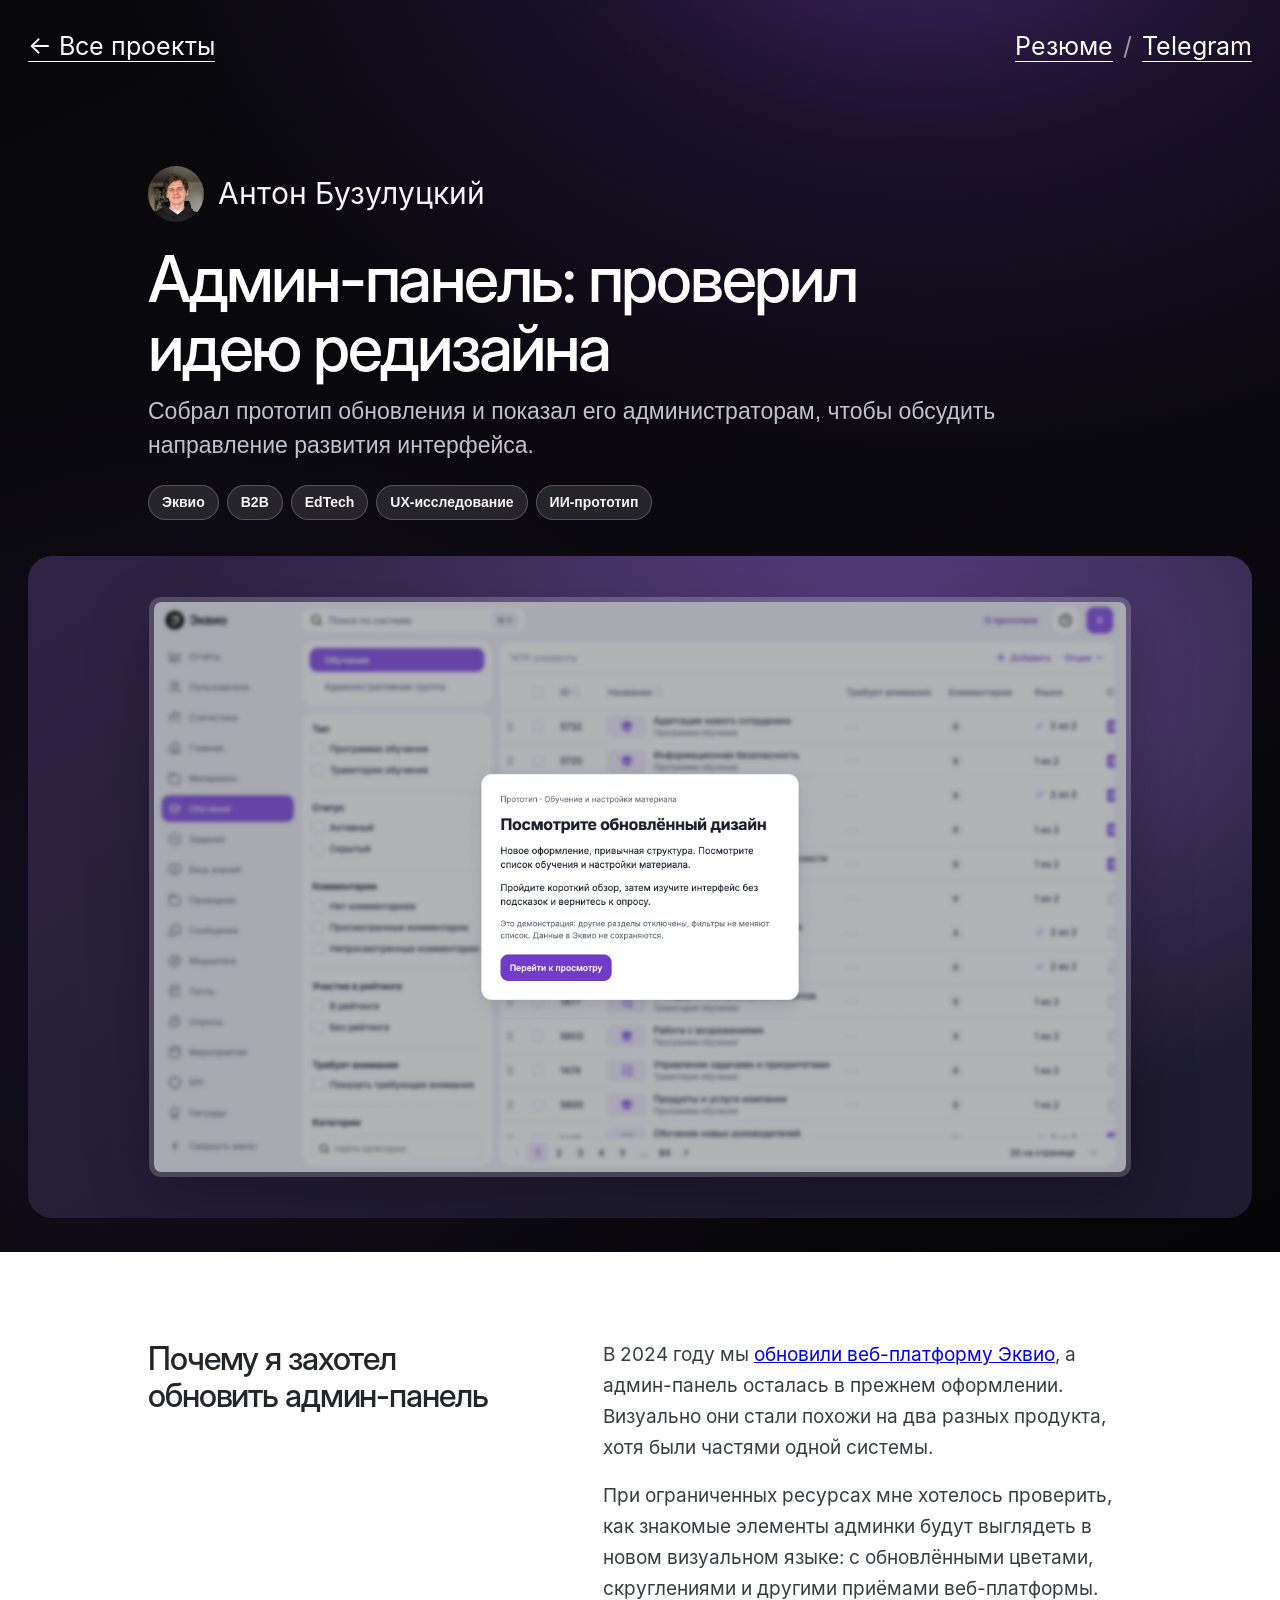
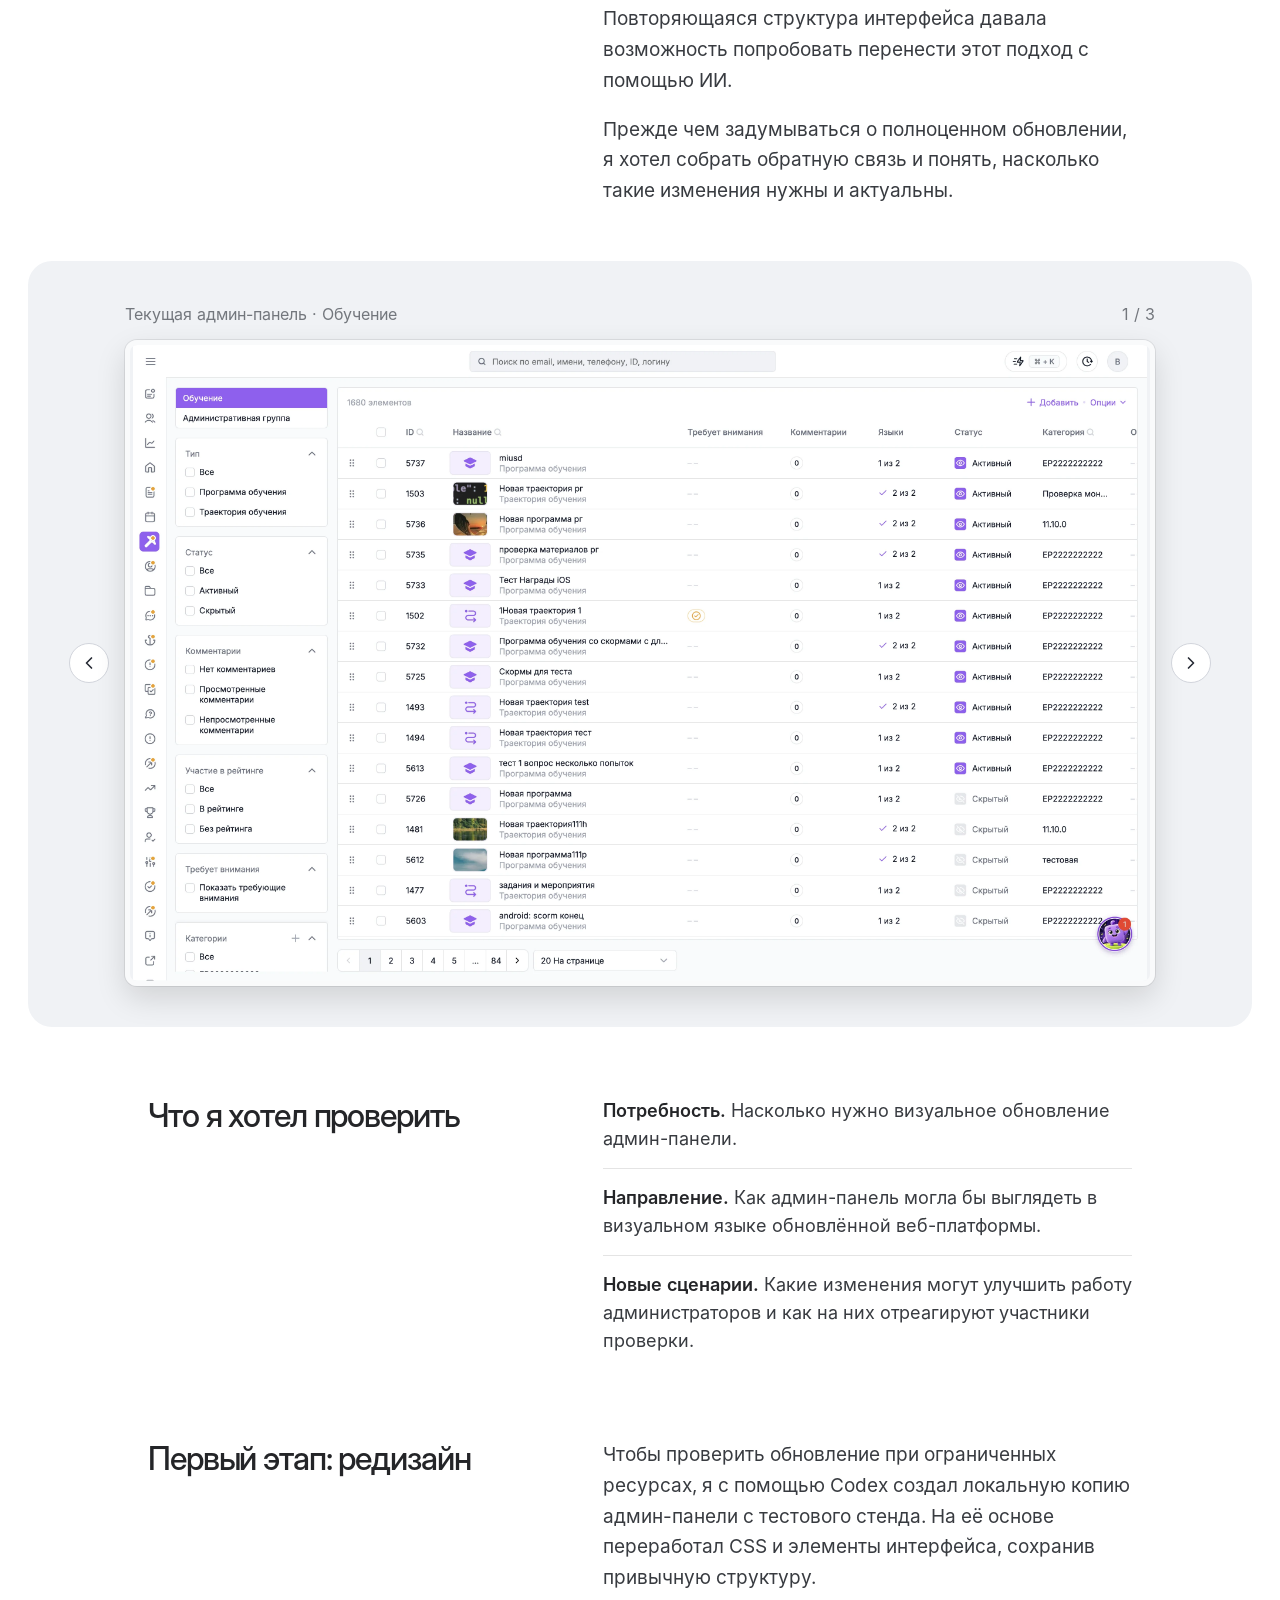
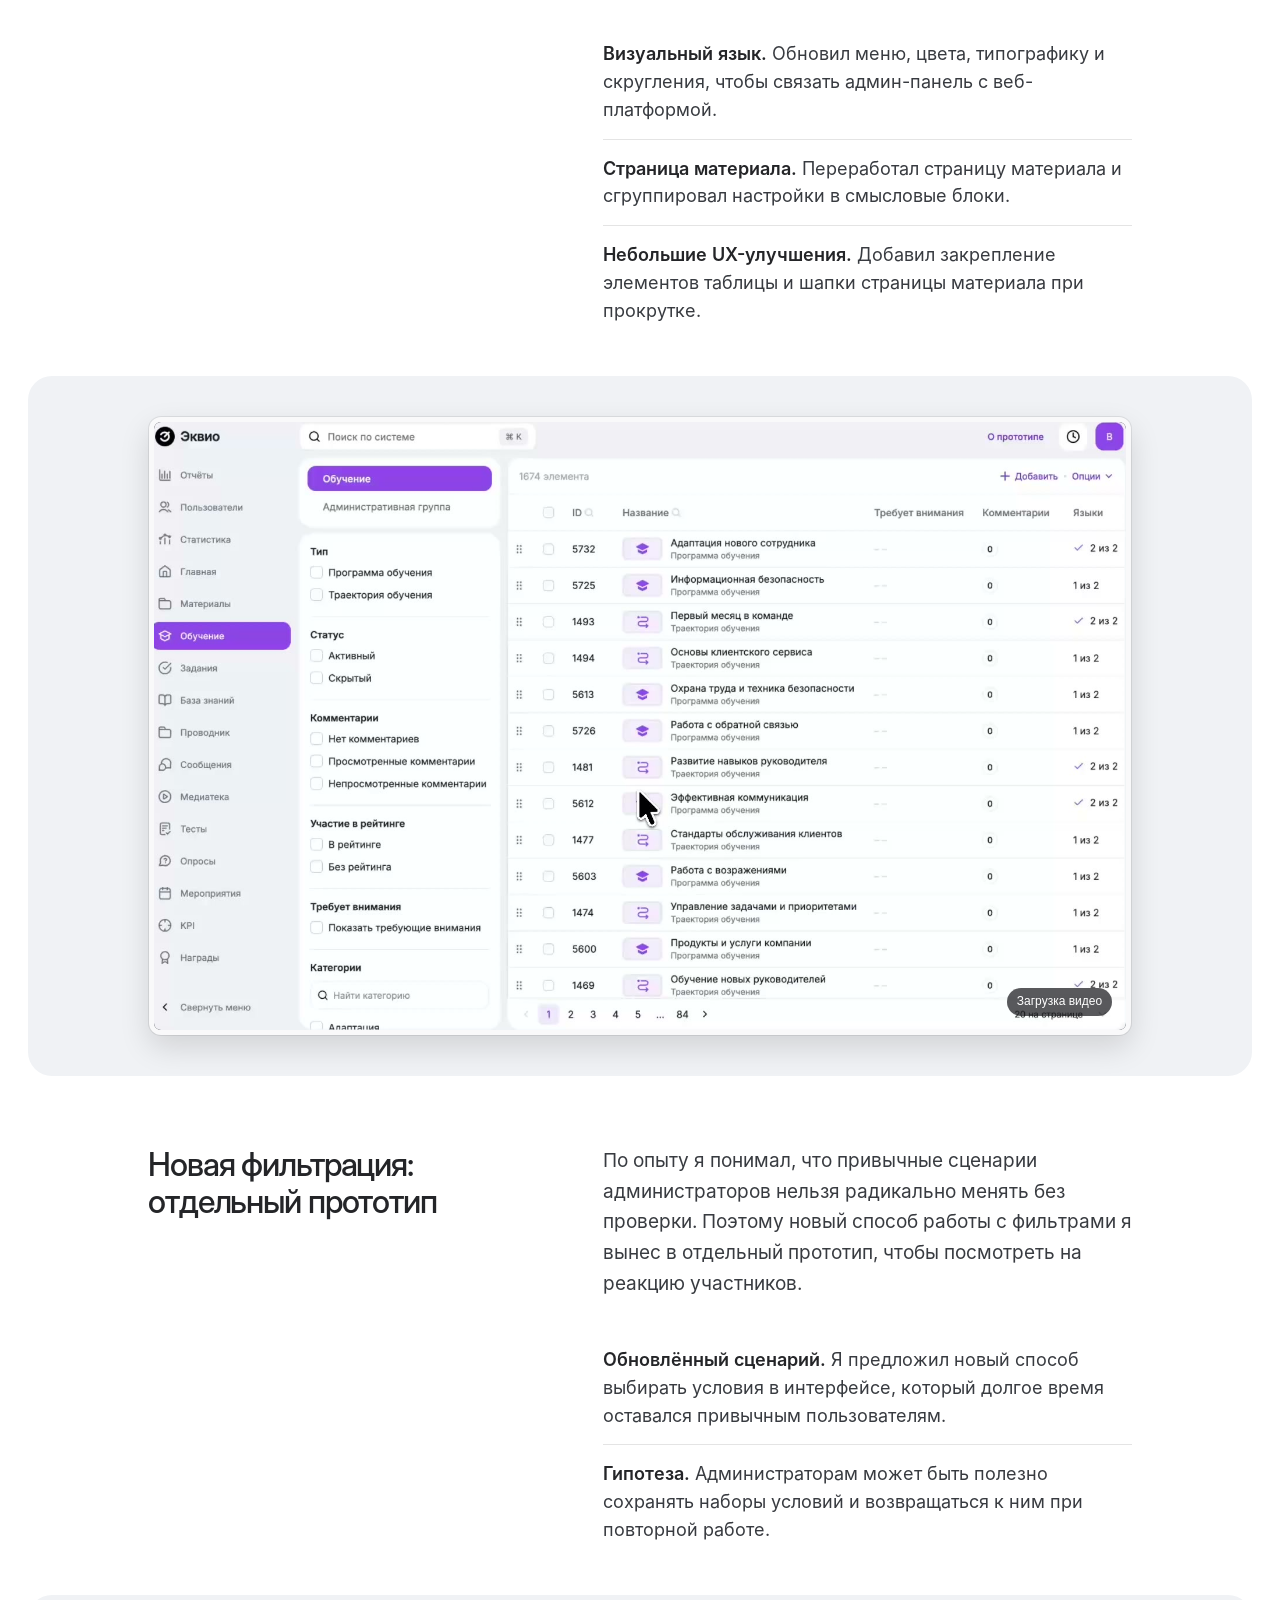
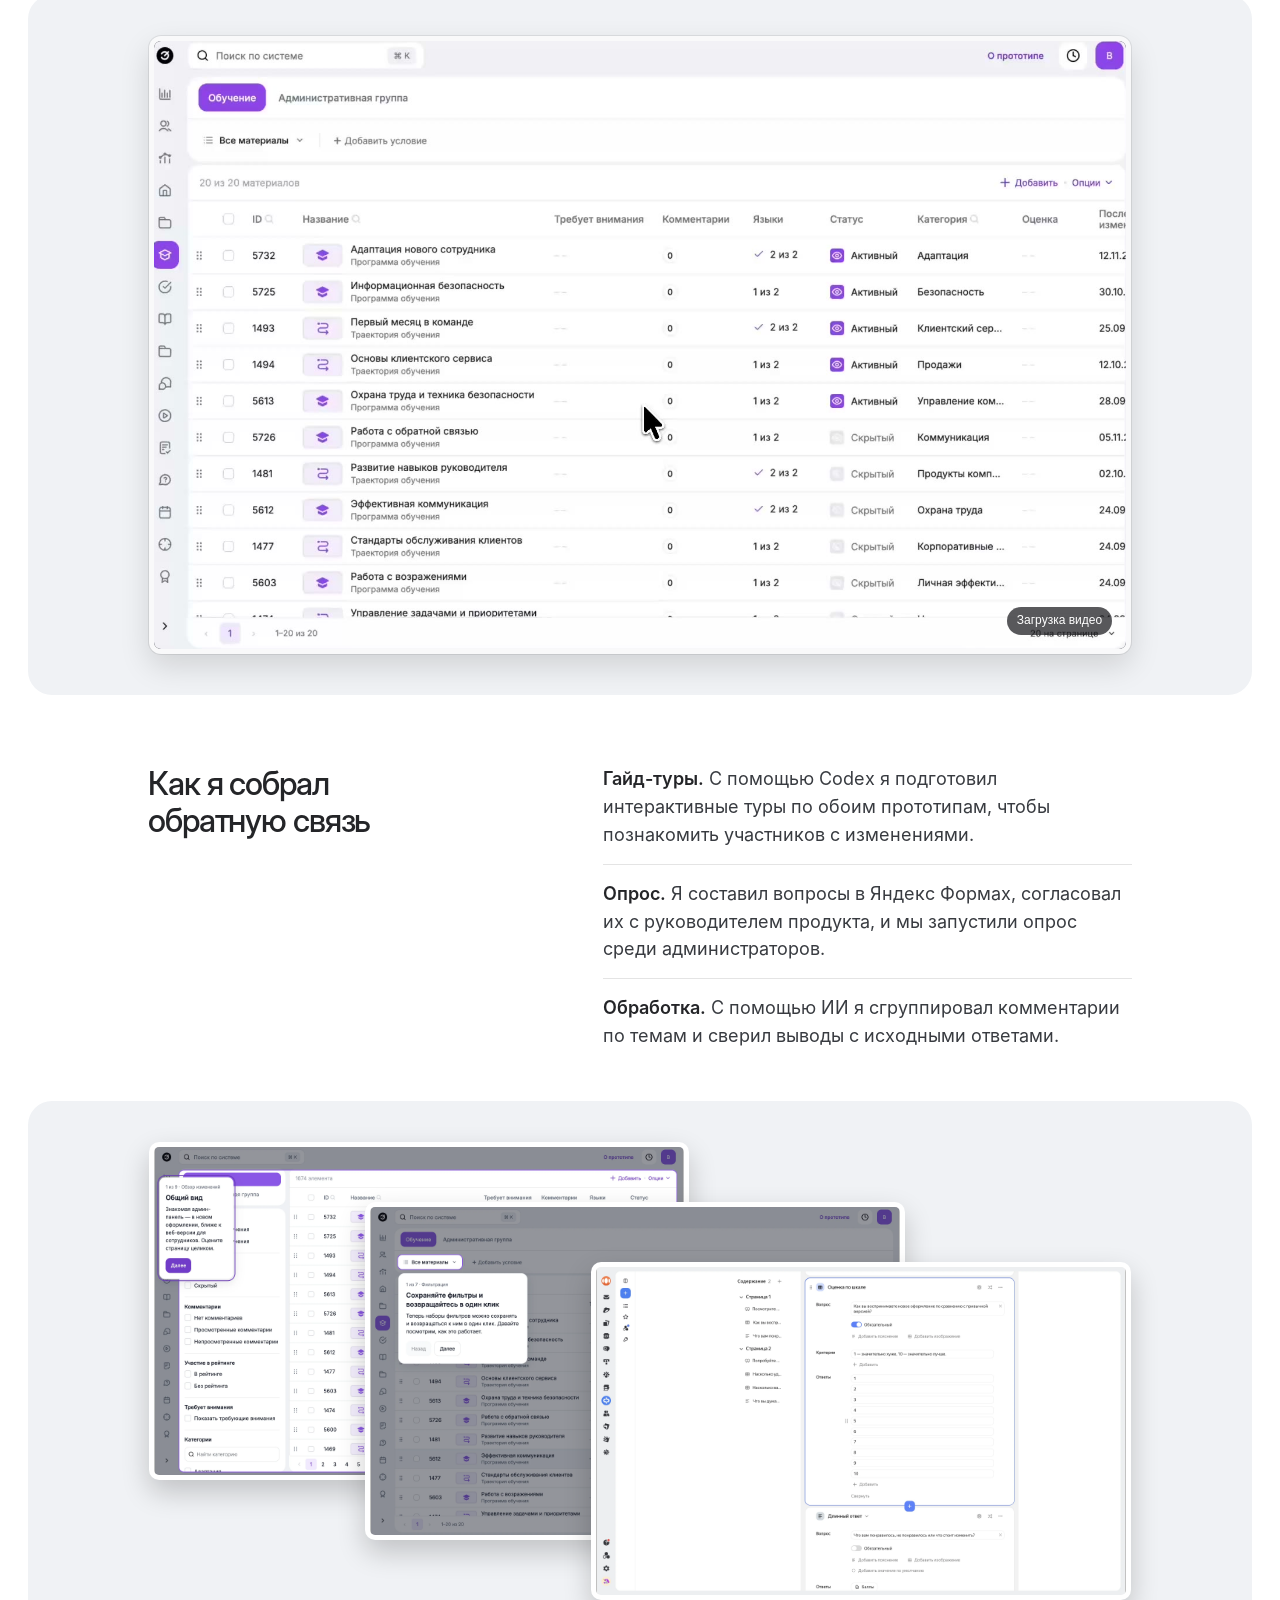
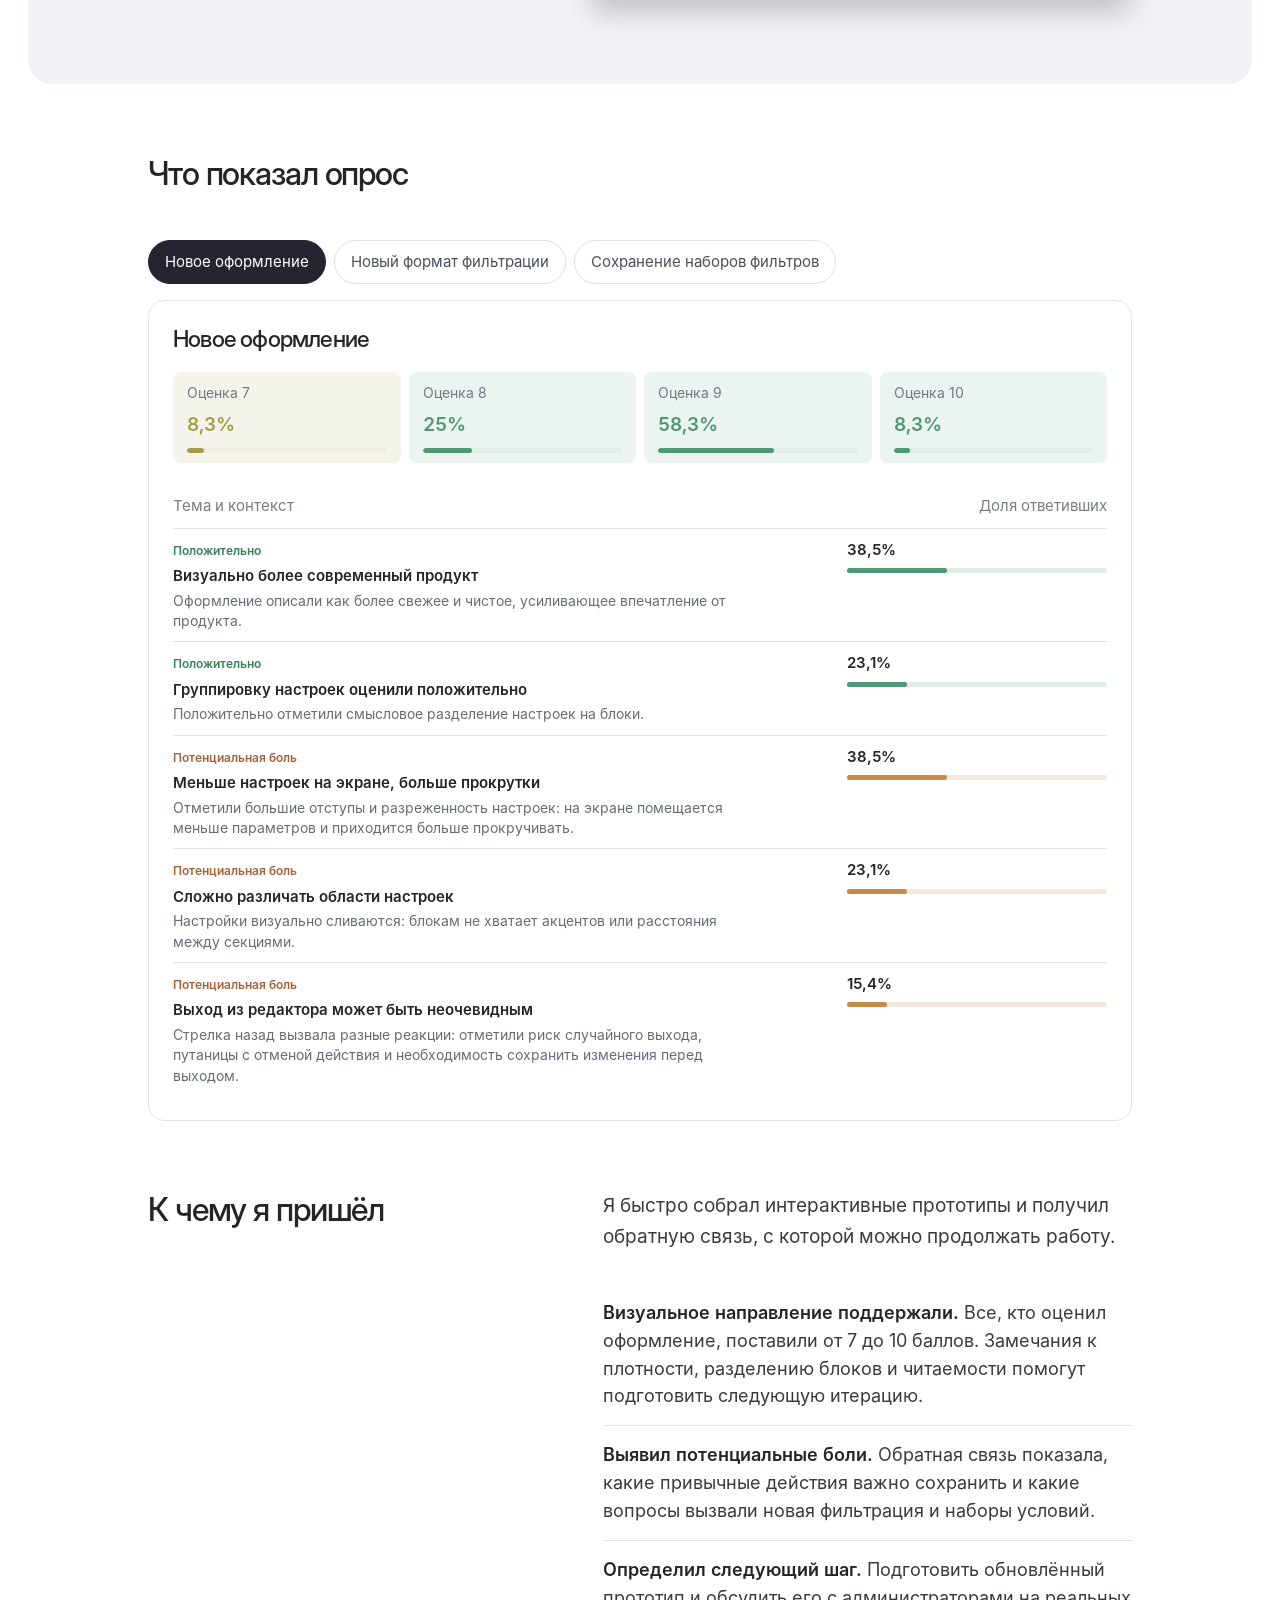
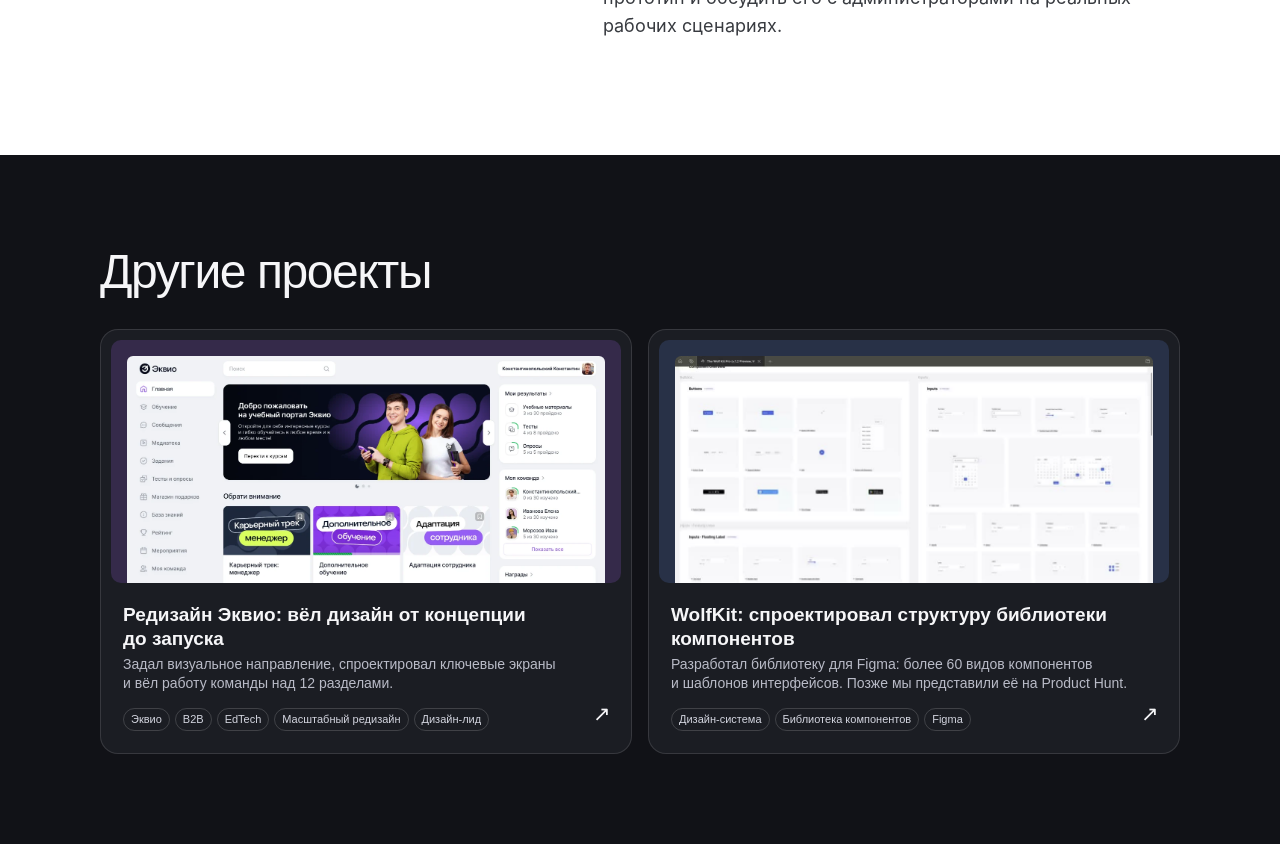
==== admin-case/index.html @ c0b2aa2c "Keep original images sharp when zoomed" ====
<!DOCTYPE html>

<html lang="ru"><head><link rel="icon" type="image/png" sizes="128x128" href="../assets/favicon.png"><meta charset="utf-8"/><meta content="width=device-width,initial-scale=1" name="viewport"/><title>Как я проверил идею новой админ-панели: Антон Бузулуцкий</title><style>
*{box-sizing:border-box}body{margin:0;background:#fff;color:#202124;font-family:Inter,-apple-system,BlinkMacSystemFont,"Segoe UI",sans-serif;line-height:1.5}main{max-width:1080px;margin:auto;padding:60px 42px 110px}header{padding:34px 0 70px;border-bottom:1px solid #e4e4e4}h1{font-size:clamp(36px,5.6vw,68px);line-height:1.04;letter-spacing:-.035em;font-weight:650;max-width:850px;margin:0 0 30px}header>p{font-size:clamp(19px,2.2vw,25px);max-width:730px;line-height:1.4;margin:0}.meta{display:flex;gap:45px;flex-wrap:wrap;margin-top:46px;color:#666;font-size:14px}.meta strong{display:block;color:#222;font-weight:600;margin-bottom:5px}section{padding-top:100px}h2{font-size:clamp(28px,4vw,42px);line-height:1.15;letter-spacing:-.025em;margin:0 0 23px;font-weight:650;max-width:760px}h3{font-size:21px;margin:0 0 10px;line-height:1.3}p{font-size:18px;line-height:1.6;max-width:760px;margin:0 0 18px}.note{font-size:14px;color:#676767;line-height:1.5;max-width:850px;margin:12px 0 0}.placeholder{margin:34px 0 0;background:#e8e8e8;min-height:340px;display:flex;align-items:center;justify-content:center;text-align:center;padding:36px;color:#525252}.placeholder span{font-size:17px;font-weight:600;max-width:480px}.placeholder.short{min-height:230px}.placeholder.tall{min-height:410px}.pair{display:grid;grid-template-columns:1fr 1fr;gap:12px}.pair .placeholder{min-height:250px}.line{margin-top:62px;border-top:1px solid #e4e4e4;padding-top:40px}.editor{margin-top:95px;padding:28px 30px;background:#f5f5f5;color:#3f3f3f}.editor h2{font-size:20px;letter-spacing:0}.editor p,.editor li{font-size:15px;line-height:1.6}.editor ul{padding-left:20px;max-width:850px}footer{border-top:1px solid #e5e5e5;margin-top:100px;padding-top:25px;font-size:14px;color:#666}@media(max-width:600px){main{padding:28px 20px 70px}header{padding:25px 0 48px}section{padding-top:68px}.placeholder,.placeholder.tall{min-height:230px}.pair{grid-template-columns:1fr}.pair .placeholder{margin-top:15px;min-height:190px}p{font-size:17px}.meta{gap:24px}}

.placeholder,.placeholder.short,.placeholder.tall,.pair .placeholder{aspect-ratio:16 / 9;min-height:0;height:auto}

.hero-screens{aspect-ratio:16/9;margin:38px 0 0;padding:5%;background:#eff0f2;display:flex;align-items:center;justify-content:center;gap:3%;overflow:hidden}.hero-screen-desktop{width:78%;min-width:0}.hero-screen-mobile{height:100%;min-width:0}.hero-screens img{display:block;max-width:100%;max-height:100%;width:auto;height:auto}.hero-screen-desktop img{width:100%;border-radius:5px}.hero-screen-mobile img{height:100%;border-radius:6px}.hero-screen-mobile{display:flex;justify-content:center}@media(max-width:600px){.hero-screens{padding:4%;gap:2%}.hero-screen-desktop{width:78%}.hero-screen-mobile{height:100%}}

.hero-screens{position:relative;isolation:isolate;background:linear-gradient(145deg,#e8e9f0 0%,#f0f0f4 50%,#dedfe9 100%);border-radius:18px;padding:5%;gap:3.5%}.hero-screens::before{content:"";position:absolute;inset:3.5%;z-index:-1;border:1px solid rgba(255,255,255,.78);border-radius:14px;background:rgba(255,255,255,.33);box-shadow:inset 0 1px 0 rgba(255,255,255,.68)}.hero-screen-desktop,.hero-screen-mobile{padding:5px;border:1px solid rgba(255,255,255,.86);border-radius:12px;background:rgba(255,255,255,.58);box-shadow:0 10px 28px rgba(36,39,57,.13);backdrop-filter:blur(12px);-webkit-backdrop-filter:blur(12px)}.hero-screen-mobile{height:95%;padding:4px;border-radius:12px}.hero-screen-desktop img{border-radius:7px}.hero-screen-mobile img{border-radius:8px}@media(max-width:600px){.hero-screens{border-radius:12px;padding:5%;gap:3%}.hero-screens::before{border-radius:9px}.hero-screen-desktop,.hero-screen-mobile{padding:2px;border-radius:6px}.hero-screen-desktop img,.hero-screen-mobile img{border-radius:3px}}

.hero-screens{background:transparent;border-radius:0;padding:2% 0;overflow:visible}.hero-screens::before{display:none}.hero-screen-desktop,.hero-screen-mobile{overflow:hidden;border-radius:14px}.hero-screen-desktop img,.hero-screen-mobile img{border-radius:0}@media(max-width:600px){.hero-screen-desktop,.hero-screen-mobile{border-radius:8px}.hero-screen-desktop img,.hero-screen-mobile img{border-radius:0}}

.hero-screens{background:#eff0f2;border-radius:18px;padding:5%;overflow:hidden}.hero-screen-desktop img{border-radius:8px}.hero-screen-mobile img{border-radius:8px}@media(max-width:600px){.hero-screens{border-radius:12px;padding:5%}.hero-screen-desktop img,.hero-screen-mobile img{border-radius:4px}}

.hero-screens{position:relative;display:block;padding:0}.hero-screen-desktop{position:absolute;width:76%;left:6%;top:8%;z-index:1}.hero-screen-mobile{position:absolute;width:22.3%;height:auto;right:5%;bottom:4%;z-index:2;display:block}.hero-screen-mobile img{width:100%;height:auto;max-height:none}@media(max-width:600px){.hero-screen-desktop{width:76%;left:6%;top:8%}.hero-screen-mobile{width:22.3%;height:auto;right:5%;bottom:4%}}

.hero-screen-desktop{width:72%;left:7%;top:50%;transform:translateY(-50%)}.hero-screen-mobile{width:21%;right:6%;bottom:7%}@media(max-width:600px){.hero-screen-desktop{width:72%;left:7%;top:50%;transform:translateY(-50%)}.hero-screen-mobile{width:21%;right:6%;bottom:7%}}

.old-screen-scene{position:relative;aspect-ratio:16/9;background:#eff0f2;border-radius:18px;margin:34px 0 0;overflow:hidden;isolation:isolate}.old-screen{position:absolute;overflow:hidden;background:#fff;border:4px solid rgba(255,255,255,.82);border-radius:10px;box-shadow:0 12px 30px rgba(29,34,47,.17)}.old-screen img{display:block;width:100%;height:auto}.old-home{width:43%;height:77%;left:7%;top:11%;z-index:2;transform:rotate(-2deg)}.old-home img,.old-course img{width:119%;max-width:none;transform:translate(-8%,-2%)}.old-course{width:39%;height:74%;left:33%;top:17%;z-index:1;transform:rotate(2deg)}.old-messages{width:37%;height:70%;right:6%;top:12%;z-index:3;transform:rotate(2deg)}@media(max-width:600px){.old-screen-scene{border-radius:12px}.old-screen{border-width:2px;border-radius:5px;box-shadow:0 5px 14px rgba(29,34,47,.15)}}

.redesign-reasons{list-style:none;padding:0;margin:28px 0 0;max-width:820px}.redesign-reasons li{font-size:18px;line-height:1.55;padding:15px 0;border-top:1px solid #e4e4e4}.redesign-reasons strong{font-weight:650}@media(max-width:600px){.redesign-reasons li{font-size:17px}}

.concept-scene{margin:34px 0 0;aspect-ratio:16/9;border-radius:18px;background:#e9eaec;display:grid;grid-template-columns:repeat(2,minmax(0,1fr));grid-template-rows:repeat(2,minmax(0,1fr));gap:2.5%;padding:5% 5.5%;overflow:hidden;align-items:center}.concept-frame{overflow:hidden;border-radius:7px;background:#fff;border:1px solid rgba(0,0,0,.07);box-shadow:0 8px 18px rgba(35,38,45,.12)}.concept-frame img{display:block;width:100%;aspect-ratio:16/9;object-fit:cover;object-position:top;filter:grayscale(100%)}.concept-frame:nth-child(1){transform:translateY(4%)}.concept-frame:nth-child(2){transform:translateY(-4%)}.concept-frame:nth-child(3){transform:translateY(4%)}.concept-frame:nth-child(4){transform:translateY(-4%)}@media(max-width:600px){.concept-scene{border-radius:12px}.concept-frame{border-radius:4px;box-shadow:0 4px 8px rgba(35,38,45,.12)}}

.case-stage{display:inline-block;margin-bottom:20px;padding:7px 12px;border:1px solid #dedfe2;border-radius:999px;color:#5a606b;font-size:13px;line-height:1.2;font-weight:500}.concept-scene{position:relative;display:block;padding:0;isolation:isolate}.concept-frame{position:absolute;width:51%;border-radius:7px;transform:none}.concept-frame img{width:100%;height:auto;aspect-ratio:auto;object-fit:contain}.concept-frame:nth-child(1){left:3%;top:12%;z-index:1;transform:rotate(-3deg)}.concept-frame:nth-child(2){left:18%;top:25%;z-index:2;transform:rotate(-1deg)}.concept-frame:nth-child(3){left:33%;top:11%;z-index:3;transform:rotate(1deg)}.concept-frame:nth-child(4){left:46%;top:24%;z-index:4;transform:rotate(3deg)}@media(max-width:600px){.concept-frame{border-radius:4px}.case-stage{margin-bottom:16px}}

.concept-frame:nth-child(1){width:65%;left:18%;top:19%;z-index:4;transform:rotate(0deg)}.concept-frame:nth-child(2){width:60%;left:-26%;top:24%;z-index:1;transform:rotate(-2deg)}.concept-frame:nth-child(3){width:60%;left:58%;top:21%;z-index:2;transform:rotate(2deg)}.concept-frame:nth-child(4){width:59%;left:42%;top:27%;z-index:3;transform:rotate(1deg)}

.case-stage{background:#202124;color:#fff;border-color:#202124}.concept-scene .concept-catalog{width:70%;left:-7%;top:20%;z-index:1;transform:rotate(-2deg)}.concept-scene .concept-home{width:70%;left:35%;top:23%;z-index:2;transform:rotate(1deg)}

.concept-scene .concept-catalog{width:78%;left:-10%;top:15%;transform:rotate(-4deg)}.concept-scene .concept-home{width:78%;left:33%;top:19%;transform:rotate(3deg)}

.hero-screens{background:radial-gradient(ellipse at 70% 80%,#333244 0%,transparent 50%),radial-gradient(ellipse at 18% 16%,#292b35 0%,transparent 55%),#0c0d10}

.old-screen-scene{display:flex;align-items:center;justify-content:center;background:#eeeff1}.old-single-screen{width:82%;height:78%;position:relative;overflow:hidden;border-radius:8px;background:#fff;box-shadow:0 10px 26px rgba(29,34,47,.12)}.old-single-screen img{display:block;position:absolute;top:0;left:0;width:119%;max-width:none;height:auto;transform:translate(-8%,-2%);filter:saturate(.55)}@media(max-width:600px){.old-single-screen{border-radius:5px;box-shadow:0 5px 14px rgba(29,34,47,.12)}}

.decision-shot{aspect-ratio:16/9;margin:34px 0 0;padding:4%;display:flex;align-items:center;justify-content:center;background:#eff0f2;border-radius:18px;overflow:hidden}.decision-shot img{display:block;width:auto;height:auto;max-width:100%;max-height:100%;border-radius:8px;box-shadow:0 10px 26px rgba(29,34,47,.12)}@media(max-width:600px){.decision-shot{border-radius:12px;padding:4%}.decision-shot img{border-radius:5px;box-shadow:0 5px 14px rgba(29,34,47,.12)}}

.profile-scene{position:relative;aspect-ratio:16/9;margin:34px 0 0;background:#eff0f2;border-radius:18px;overflow:hidden;isolation:isolate}.profile-screen{position:absolute;overflow:hidden;border-radius:9px;border:4px solid rgba(255,255,255,.75);background:#fff;box-shadow:0 10px 26px rgba(29,34,47,.14)}.profile-screen{width:67%;aspect-ratio:16/10}.profile-screen img{display:block;width:100%;height:100%;object-fit:cover;object-position:top}.profile-results{left:3%;top:8%;z-index:2}.profile-about{right:3%;top:17%;z-index:1}@media(max-width:600px){.profile-scene{border-radius:12px}.profile-screen{border-width:2px;border-radius:5px;box-shadow:0 5px 14px rgba(29,34,47,.12)}}

 .platform-canvas{margin:34px 0 0;padding:6% 0;background:#e9eaed;border-radius:18px;overflow:hidden;display:flex;flex-direction:column;gap:32px}.platform-row{display:flex;gap:32px;justify-content:center;width:100%}.platform-shot{flex:0 0 53%;aspect-ratio:16/9;border-radius:10px;background:#fff;box-shadow:0 0 0 4px rgba(255,255,255,.82),0 12px 28px rgba(31,36,48,.16);overflow:hidden}.platform-shot img{width:100%;height:auto;display:block}.platform-shot.platform-test{aspect-ratio:auto;align-self:flex-start}.platform-row:nth-child(1){transform:translateX(-12%)}.platform-row:nth-child(2){transform:translateX(0)}.platform-row:nth-child(3){transform:translateX(12%)}@media(max-width:600px){.platform-canvas{gap:16px;border-radius:12px}.platform-row{gap:16px}.platform-shot{border-radius:5px;box-shadow:0 0 0 2px rgba(255,255,255,.82),0 6px 14px rgba(31,36,48,.14)}}

.module-list{display:flex;flex-wrap:wrap;gap:9px;margin:26px 0 32px;max-width:850px}.module-list span{display:inline-flex;align-items:center;padding:8px 14px;border:1px solid #e3e4e7;border-radius:999px;background:#f6f6f7;color:#30343d;font-size:15px;line-height:1.35}@media(max-width:600px){.module-list{gap:7px}.module-list span{font-size:14px;padding:7px 12px}}

.system-scene{position:relative;aspect-ratio:16/9;margin:34px 0 0;background:#e9eaed;border-radius:18px;overflow:hidden;isolation:isolate}.system-window{position:absolute;aspect-ratio:1.66;overflow:hidden;border-radius:9px;background:#242424;box-shadow:0 0 0 3px #202124,0 12px 28px rgba(24,26,32,.2)}.system-window img{position:absolute;max-width:none;width:120%;height:auto;left:-8%;top:-16%}.system-buttons{width:70%;left:4%;top:13%;z-index:2}.system-colors{width:44%;right:3%;top:6%;z-index:1}.system-icons{width:44%;right:3%;bottom:6%;z-index:3}.system-grid{width:38%;left:27%;bottom:4%;z-index:4}@media(max-width:600px){.system-scene{border-radius:12px}.system-window{border-radius:5px;box-shadow:0 0 0 2px #202124,0 6px 14px rgba(24,26,32,.2)}}

.adaptive-examples{display:grid;gap:16px;margin:30px 0 0}.adaptive-example{margin:0;overflow:hidden;border-radius:16px;background:#e4e5e9}.adaptive-example img{display:block;width:100%;height:auto}.adaptive-team{position:relative;aspect-ratio:3.05;background:#e4e5e9}.adaptive-team img{position:absolute;bottom:0;left:0;width:100%;height:auto}.adaptive-caption{font-size:14px;color:#676767;margin:9px 0 0}.adaptive-block{margin-top:48px}.adaptive-block h3{margin-bottom:10px}

h1,h2,h3{text-wrap:balance}

.grid-example{position:relative;aspect-ratio:16/9;background:#e9eaed}.grid-example img{position:absolute;width:120%;max-width:none;left:-8%;top:-16%}main img{cursor:zoom-in}.image-viewer{border:0;padding:0;background:rgba(12,13,16,.94);color:white;max-width:none;max-height:none;width:100%;height:100%;overflow:auto}.image-viewer::backdrop{background:rgba(12,13,16,.94)}.viewer-close{position:fixed;z-index:2;right:20px;top:18px;width:46px;height:46px;border:0;border-radius:50%;background:#fff;color:#181818;font-size:28px;cursor:pointer}.viewer-content{min-height:100%;display:flex;align-items:center;justify-content:center;padding:70px 24px}.viewer-content img{display:block;max-width:100%;max-height:calc(100vh - 120px);object-fit:contain;cursor:zoom-in}.viewer-content.zoomed{display:block}.viewer-content.zoomed img{max-width:none;max-height:none;width:auto;cursor:zoom-out}.viewer-content .viewer-crop{position:relative;overflow:hidden;width:min(100%,1400px);aspect-ratio:3.05}.viewer-content .viewer-crop img{position:absolute;width:100%;max-width:none;max-height:none;height:auto;bottom:0;left:0}.viewer-content.zoomed .viewer-crop{width:2400px;max-width:none}

.viewer-content .viewer-scene{flex:none;width:min(100%,1600px);margin:0;cursor:zoom-in}.viewer-content.zoomed .viewer-scene{width:2400px;max-width:none;cursor:zoom-out}.viewer-content .viewer-scene img{max-width:none;max-height:none;object-fit:initial}

.case-back{display:inline-block;margin:0 0 32px;color:#60666f;text-decoration:none;font-size:15px}.case-back:hover{text-decoration:underline}.case-back:focus-visible{outline:2px solid #6d49d8;outline-offset:4px}

@font-face{font-family:CaseInter;src:url('../assets/fonts/Inter-Regular.woff2') format('woff2');font-display:swap}body{font-family:CaseInter,-apple-system,BlinkMacSystemFont,"Segoe UI",sans-serif;background:radial-gradient(ellipse at 15% 8%,rgba(255,255,255,.35),transparent 55%),linear-gradient(145deg,#f7f8f9,#f0f2f4);background-attachment:fixed;color:#25292e}header{padding:24px;background:rgba(225,231,237,.92);border:1px solid rgba(255,255,255,.6);border-radius:26px;backdrop-filter:blur(18px) saturate(125%)}.case-top{display:flex;align-items:center;justify-content:space-between;gap:16px;margin-bottom:34px}.case-back{margin:0;color:#586676}.case-author{display:inline-flex;align-items:center;gap:9px;color:#586676;font-size:14px;text-decoration:none}.case-author img{width:36px;height:36px;object-fit:cover;border-radius:12px}.case-author:hover span{text-decoration:underline;text-underline-offset:3px}header h1{font-size:clamp(34px,4.8vw,54px);line-height:1.08;font-weight:650;letter-spacing:-.035em}header>p{font-size:clamp(18px,2vw,21px);line-height:1.5}.meta{margin-top:32px;color:#586676}.meta strong{color:#25292e}h2{font-size:clamp(27px,3.5vw,36px);line-height:1.17}h3{font-size:20px}p{line-height:1.6}.case-author img{cursor:pointer}@media(max-width:600px){header{padding:16px;border-radius:22px}.case-top{margin-bottom:25px}.case-author span{font-size:13px}header h1{font-size:32px}.meta{gap:18px}.case-author img{width:32px;height:32px}}

@font-face{font-family:CaseInter;src:url('../assets/fonts/Inter-Medium.woff2') format('woff2');font-style:normal;font-weight:500;font-display:swap}@font-face{font-family:CaseInter;src:url('../assets/fonts/Inter-SemiBold.woff2') format('woff2');font-style:normal;font-weight:600 900;font-display:swap}h1,h2,h3{font-weight:600;color:#1a1d22}strong,b{font-weight:600;color:#1a1d22}h3{font-size:21px;line-height:1.3}p,li{color:#39414b}

.case-top{margin-bottom:26px}.case-byline{margin-bottom:20px;color:#25292e;font-size:15px}.case-byline img{width:40px;height:40px;border-radius:13px}
</style><style>
/* Editorial case-study direction */
main{max-width:1120px;padding-top:36px}header{border:0;padding-bottom:50px}header>p{max-width:800px;color:#555}.meta{border-top:1px solid #e5e5e5;padding-top:22px;margin-top:38px}section{padding-top:88px}section>h2{font-size:clamp(30px,3.8vw,46px);font-weight:680;margin-bottom:24px}section>p,section>ul,.line>p{max-width:760px}section p{font-size:19px;line-height:1.62;color:#34363a}section strong{color:#1c1d20}.line h3{font-size:25px;font-weight:680;letter-spacing:-.02em}.line{margin-top:54px;padding-top:32px}figure{margin-left:0;margin-right:0}.case-context{padding-top:55px;border-top:1px solid #e4e4e4}.redesign-reasons li{margin-bottom:15px}.note,.adaptive-caption{font-size:14px;color:#686b70}footer{margin-top:90px}@media(max-width:600px){section{padding-top:64px}.case-context{padding-top:42px}section p{font-size:17px}.line h3{font-size:21px}}
</style><style>
/* Wide, restrained case presentation */
html{overflow-x:clip}body{background:#1b1b1b;color:#f6f6f6;font-family:Inter,-apple-system,BlinkMacSystemFont,"Segoe UI",sans-serif}main{max-width:1040px;padding:28px 28px 100px}header{padding:0 0 34px;border:0}.case-top{width:calc(100vw - 56px);position:relative;left:50%;transform:translateX(-50%);display:flex;align-items:center;gap:24px;margin:0 0 125px}.case-top .case-author{margin:0 auto 0 0;font-size:16px;color:#f5f5f5}.case-top .case-author img{width:40px;height:40px}.case-back,.case-contacts a{color:#eee;text-decoration:none;border-bottom:1px solid #777;padding-bottom:3px}.case-contacts{display:flex;gap:28px}.case-back:hover,.case-contacts a:hover{border-color:#fff}.case-contacts a:focus-visible,.case-back:focus-visible,.case-author:focus-visible{outline:2px solid white;outline-offset:5px}header h1{max-width:1000px;color:#f8f8f8;font-size:clamp(38px,5vw,68px);font-weight:500;line-height:1.08;letter-spacing:-.035em}header>p{max-width:800px;color:#a6a6a6;font-size:clamp(18px,2vw,23px)}.meta{border-color:#424242;color:#aaa}.meta strong{color:#eee}.hero-screens,.old-screen-scene,.concept-scene,.decision-shot,.profile-scene,.platform-canvas,.system-scene,.adaptive-examples{width:calc(100vw - 56px);max-width:none;margin-left:calc(50% - 50vw + 28px);margin-right:0}.hero-screens{margin-top:64px;border-radius:24px;background:#eff0f2}.hero-screen-desktop,.hero-screen-mobile{box-shadow:0 8px 28px #0002}.case-context{border-color:#414141}.line,.redesign-reasons li,footer{border-color:#414141}section>h2,h1,h2,h3,section strong,strong,b{color:#f6f6f6}section>h2{font-weight:550}section p,p,li,.line>p{color:#ddd}section p,section>ul,.line>p{max-width:780px}.note,.adaptive-caption{color:#a7a7a7}.line h3{font-weight:600}.case-stage{background:#eee;color:#191919;border:0}footer{color:#aaa}.image-viewer .viewer-content .viewer-scene{width:min(100%,1500px);max-width:100%;margin:0}.viewer-content .viewer-scene img{cursor:zoom-in}
@media(max-width:600px){main{padding:22px 20px 70px}.case-top{width:calc(100vw - 40px);gap:14px;flex-wrap:wrap;margin-bottom:70px}.case-top .case-author{font-size:14px}.case-top .case-author img{width:34px;height:34px}.case-back,.case-contacts a{font-size:14px}.case-contacts{gap:16px}header h1{font-size:36px}.hero-screens,.old-screen-scene,.concept-scene,.decision-shot,.profile-scene,.platform-canvas,.system-scene,.adaptive-examples{width:calc(100vw - 40px);margin-left:calc(50% - 50vw + 20px)}.hero-screens{margin-top:42px;border-radius:14px}section{padding-top:65px}section p{font-size:17px}}
</style><style>
html,body{background:#eff0f2;color:#111}main{max-width:1040px}header h1,section>h2,h1,h2,h3,section strong,strong,b{color:#111;font-weight:400}header h1{font-weight:400}header>p{color:#909195}.case-top{margin-bottom:100px;justify-content:space-between}.case-back,.case-contacts a{color:#111;text-decoration:underline;text-decoration-thickness:1px;text-underline-offset:6px;border:0;padding:0;font-size:clamp(18px,2vw,25px);font-weight:400}.case-contacts{gap:10px;align-items:center}.case-contacts span{font-size:clamp(18px,2vw,25px);color:#bdbfc2}.meta{display:none}.hero-screens{background:#fff}.case-context,.line,.redesign-reasons li,footer{border-color:#d6d7da}section p,p,li,.line>p{color:#303033}.note,.adaptive-caption,footer{color:#76777c}.case-stage{background:#202124;color:#fff}.case-back:focus-visible,.case-contacts a:focus-visible{outline-color:#222}@media(max-width:600px){.case-top{margin-bottom:68px;flex-direction:row;flex-wrap:nowrap;align-items:center}.case-back,.case-contacts a,.case-contacts span{font-size:16px}.case-contacts{gap:7px}header h1{font-size:36px}}
</style><style>
/* Текстовые разделы: заголовок слева, содержание справа. */
@media(min-width:801px){
 main>section{display:grid;grid-template-columns:minmax(180px, .7fr) minmax(0, 1.3fr);column-gap:clamp(48px,7vw,110px);align-items:start;row-gap:0}
 main>section>h2{grid-column:1;grid-row:1;margin:0;max-width:none}
 main>section>p,main>section>ul,main>section>.note{grid-column:2;max-width:none}
 main>section>h2+p,main>section>h2+ul{grid-row:1}
 main>section>figure,main>section .line>figure,main>section>.adaptive-examples,main>section .adaptive-block>.adaptive-examples{grid-column:1 / -1}
 main>section .line,main>section .adaptive-block{display:contents}
 main>section .line>h3,main>section .line>p,main>section .adaptive-block>h3,main>section .adaptive-block>p{grid-column:2;max-width:none}
 main>section .line>h3,main>section .adaptive-block>h3{margin-top:48px}
 main>section .line>figure{margin-top:34px}
 main>section>.note{margin-top:12px}
 main>section>figure,main>section .line>figure,main>section .adaptive-block>.adaptive-examples{width:calc(100vw - 56px);margin-left:calc(50% - 50vw + 28px)}
}
@media(max-width:800px){main>section{display:block}section>h2{margin-bottom:20px}}
</style><style>
html,body{background:#191919;color:#f6f6f6}header h1,section>h2,h1,h2,h3,section strong,strong,b{color:#f5f5f5}header>p,.note,.adaptive-caption,footer{color:#a4a4a4}.case-back,.case-contacts a{color:#f5f5f5}.case-contacts span{color:#858585}section p,p,li,.line>p{color:#e0e0e0}.case-context,.line,.redesign-reasons li,footer{border-color:#3b3b3b}.case-stage{background:#efefef;color:#191919}.case-back:focus-visible,.case-contacts a:focus-visible{outline-color:#fff}
.full-screen-shot{display:block;width:calc(100vw - 56px);max-width:none;margin:36px 0 0 calc(50% - 50vw + 28px);padding:0;background:transparent;border:0;border-radius:0;overflow:visible;aspect-ratio:auto}.full-screen-shot img{display:block;max-width:none;width:100%;height:auto;object-fit:contain;border:0;border-radius:0;box-shadow:none;filter:none}.hero-screens{background:transparent}.system-scene{background:transparent}.adaptive-examples{display:contents}.adaptive-example{background:transparent}
@media(min-width:801px){main>section>.full-screen-shot,main>section .line>.full-screen-shot,main>section .adaptive-block .full-screen-shot{grid-column:1 / -1;width:calc(100vw - 56px);margin-left:calc(50% - 50vw + 28px)}main>section .adaptive-block .adaptive-caption{grid-column:2}}
@media(max-width:800px){.full-screen-shot{width:calc(100vw - 40px);margin-left:calc(50% - 50vw + 20px);margin-top:24px}}
</style><style>.adaptive-examples>div{display:contents}</style><style>
.full-screen-shot{background:#202020;border-radius:28px;padding:clamp(22px,4vw,72px) clamp(20px,10vw,180px);overflow:hidden}.browser-frame,.portrait-frame{max-width:1440px;margin:auto;border-radius:9px;overflow:hidden;background:#fff;box-shadow:0 18px 38px #0008,0 0 0 1px #ffffff20}.browser-bar{height:38px;background:#373737;position:relative;display:flex;align-items:center;justify-content:center;padding:0 14px}.browser-dots{display:flex;gap:7px;position:absolute;left:15px}.browser-dots i{display:block;width:10px;height:10px;border-radius:50%;background:#ed6a5f}.browser-dots i:nth-child(2){background:#f4bd4f}.browser-dots i:nth-child(3){background:#61c554}.browser-address{width:40%;background:#292929;color:#b8b8b8;text-align:center;font-size:12px;line-height:25px;border-radius:5px}.full-screen-shot .browser-frame img,.full-screen-shot .portrait-frame img{width:100%;height:auto;display:block}.portrait-frame{max-width:550px}.montage-shot{padding:clamp(20px,3vw,50px)}.montage-shot img{width:100%}@media(max-width:800px){.full-screen-shot{border-radius:18px;padding:22px 16px}.browser-bar{height:28px}.browser-dots{left:9px;gap:5px}.browser-dots i{width:7px;height:7px}.browser-address{line-height:19px;font-size:10px}.browser-frame,.portrait-frame{border-radius:6px}}
</style><style>
header{background:transparent;border:0;border-radius:0;backdrop-filter:none;-webkit-backdrop-filter:none;box-shadow:none;padding:0 0 34px}header h1{color:#f5f5f5}header>p{color:#b4b4b4}.case-top{width:calc(100vw - 56px);max-width:none;left:50%;transform:translateX(-50%)}@media(max-width:600px){header{background:transparent;border:0;border-radius:0;padding:0 0 34px}.case-top{width:calc(100vw - 40px)}}
</style><style>
.composition-wrap{width:calc(100vw - 56px);max-width:none;margin:36px 0 0 calc(50% - 50vw + 28px);padding:clamp(18px,3.2vw,52px);border-radius:28px;background:#202020;overflow:hidden}.composition-wrap>.hero-screens,.composition-wrap>.old-screen-scene,.composition-wrap>.concept-scene,.composition-wrap>.profile-scene,.composition-wrap>.platform-canvas{width:100%;max-width:none;margin:0;border-radius:12px}.composition-wrap>.hero-screens,.composition-wrap>.old-screen-scene,.composition-wrap>.concept-scene,.composition-wrap>.profile-scene,.composition-wrap>.platform-canvas{background:#292a2e}.composition-wrap .concept-frame img{filter:grayscale(100%)}.composition-wrap .old-single-screen img{filter:grayscale(100%)}.composition-wrap .platform-canvas{gap:clamp(12px,2vw,32px)}.composition-wrap .platform-row{gap:clamp(12px,2vw,32px)}
@media(min-width:801px){main>section>.composition-wrap,main>section .line>.composition-wrap{grid-column:1 / -1;width:calc(100vw - 56px);margin-left:calc(50% - 50vw + 28px)}}
@media(max-width:800px){.composition-wrap{width:calc(100vw - 40px);margin-left:calc(50% - 50vw + 20px);padding:14px;border-radius:18px}.composition-wrap>.hero-screens,.composition-wrap>.old-screen-scene,.composition-wrap>.concept-scene,.composition-wrap>.profile-scene,.composition-wrap>.platform-canvas{border-radius:8px}}
</style><style>
.composition-wrap>.hero-screens{background:#eff0f2}.composition-wrap>.old-screen-scene{background:#eeeff1}.composition-wrap>.concept-scene{background:#e9eaec}.composition-wrap>.profile-scene{background:#eff0f2}.composition-wrap>.platform-canvas{background:#e9eaed}.composition-wrap .concept-frame,.composition-wrap .concept-scene .concept-frame{transform:none}.composition-wrap .old-screen,.composition-wrap .profile-screen,.composition-wrap .platform-shot{transform:none}
</style><style>.composition-wrap>.hero-screens,.composition-wrap>.old-screen-scene,.composition-wrap>.concept-scene,.composition-wrap>.profile-scene,.composition-wrap>.platform-canvas{background:#202020}</style><style>
@media(min-width:801px){main>section{grid-template-columns:minmax(240px, .85fr) minmax(0,1.15fr);column-gap:clamp(40px,5vw,78px)}main>section>h2{font-size:clamp(26px,2.5vw,36px);line-height:1.16;letter-spacing:-.025em;text-wrap:balance}}
</style><style>main>section+section{padding-top:clamp(140px,10vw,200px)}@media(max-width:800px){main>section+section{padding-top:96px}}</style><style>
/* В исходном изображении между примерами большой пустой участок: показываем нижнюю композицию «Моя команда». */
.montage-shot{position:relative;aspect-ratio:3.05 / 1;padding:0;overflow:hidden}.montage-shot img{position:absolute;left:0;bottom:0;display:block;width:100%;height:auto;max-width:none}
</style><style>
.platform-wrap{overflow:visible}.platform-wrap>.platform-canvas{overflow:visible}.platform-wrap .platform-row{overflow:visible}
</style><style>@media(min-width:801px){main>section>.line:first-of-type>h3{grid-row:1;margin-top:0}}</style><style>
html,body{background:#fff;color:#242528}body{font-family:Inter,-apple-system,BlinkMacSystemFont,"Segoe UI",sans-serif}header{background:transparent}header h1,section>h2,h1,h2,h3,section strong,strong,b{color:#242528}header>p,.note,.adaptive-caption,footer{color:#73777d}.case-back,.case-contacts a{color:#242528}.case-contacts span{color:#a5a8ac}section p,p,li,.line>p{color:#383b40}.case-context,.line,.redesign-reasons li,footer{border-color:#dedfe1}.composition-wrap,.full-screen-shot{background:#eff0f1}.composition-wrap>.hero-screens,.composition-wrap>.old-screen-scene,.composition-wrap>.concept-scene,.composition-wrap>.profile-scene,.composition-wrap>.platform-canvas{background:#eff0f1}.system-scene{background:#eff0f1}.case-back:focus-visible,.case-contacts a:focus-visible{outline-color:#242528}.case-stage{background:#252528;color:#fff}.browser-frame,.portrait-frame{box-shadow:0 12px 30px #0002,0 0 0 1px #00000014}
</style><style>header h1{text-wrap:balance;overflow-wrap:normal}@media(max-width:600px){header h1{font-size:clamp(29px,7.5vw,36px)}}</style><style>
/* A quieter serif gives the main headings a distinct voice. */
h1,h2{font-family:Georgia,"Times New Roman",serif;font-weight:400;letter-spacing:-.025em}.project h2{font-weight:400;letter-spacing:-.02em}.hello h1{font-weight:400}.timeline h2{font-weight:400}header h1,main>section>h2{font-weight:400}
</style><style>
@font-face{font-family:OnestPortfolio;src:url('../assets/fonts/Onest-Regular.ttf') format('truetype');font-style:normal;font-weight:400;font-display:swap}@font-face{font-family:OnestPortfolio;src:url('../assets/fonts/Onest-SemiBold.ttf') format('truetype');font-style:normal;font-weight:600 900;font-display:swap}body,h1,h2,h3{font-family:OnestPortfolio,-apple-system,BlinkMacSystemFont,"Segoe UI",sans-serif}h1,h2{font-weight:400;letter-spacing:-.035em}.project h2{font-weight:600}.hello h1{font-weight:600}
</style><style>
/* Одна система плашек и рамок для всех экранов кейса. */
.composition-wrap,.full-screen-shot{background:#eff0f1;border-radius:24px;padding:clamp(18px,3.2vw,52px)}
.composition-wrap>.hero-screens,.composition-wrap>.old-screen-scene,.composition-wrap>.concept-scene,.composition-wrap>.profile-scene,.composition-wrap>.platform-canvas,.composition-wrap>.system-scene,.composition-wrap>.montage-shot{background:#eff0f1;width:100%;max-width:none;margin:0;border-radius:12px}
.composition-wrap>.montage-shot{position:relative;padding:0;aspect-ratio:3.05/1;overflow:hidden}
.composition-wrap>.montage-shot img{position:absolute;left:0;bottom:0;width:100%;height:auto;max-width:none}
.browser-frame,.portrait-frame,.hero-screen-desktop,.hero-screen-mobile,.old-single-screen,.concept-frame,.profile-screen,.platform-shot,.system-window{border:1px solid rgba(27,30,35,.09);border-radius:10px;box-shadow:0 8px 24px rgba(27,30,35,.12);overflow:hidden}
.browser-frame img,.portrait-frame img{display:block;width:100%;height:auto}
@media(min-width:801px){main>section>.unified-composition,main>section .adaptive-block .unified-composition{grid-column:1 / -1;width:calc(100vw - 56px);margin-left:calc(50% - 50vw + 28px)}}
@media(max-width:800px){.composition-wrap,.full-screen-shot{border-radius:16px;padding:14px}.composition-wrap>.hero-screens,.composition-wrap>.old-screen-scene,.composition-wrap>.concept-scene,.composition-wrap>.profile-scene,.composition-wrap>.platform-canvas,.composition-wrap>.system-scene,.composition-wrap>.montage-shot{border-radius:8px}.browser-frame,.portrait-frame,.hero-screen-desktop,.hero-screen-mobile,.old-single-screen,.concept-frame,.profile-screen,.platform-shot,.system-window{border-radius:6px}}
</style><style>
main>header>.composition-wrap{background:#111214}main>header>.composition-wrap>.hero-screens{background:#111214}
</style><style>
/* Сохраняем пространство вокруг экранов и их исходные пропорции. */
.composition-wrap>.hero-screens,.composition-wrap>.old-screen-scene,.composition-wrap>.concept-scene,.composition-wrap>.profile-scene,.composition-wrap>.platform-canvas,.composition-wrap>.system-scene,.composition-wrap>.montage-shot{width:86%;max-width:1280px;margin-left:auto;margin-right:auto}.full-screen-shot .browser-frame{width:86%;max-width:1200px}.full-screen-shot .portrait-frame{width:min(75%,500px)}.browser-frame img,.portrait-frame img{height:auto;object-fit:contain}
@media(max-width:800px){.composition-wrap>.hero-screens,.composition-wrap>.old-screen-scene,.composition-wrap>.concept-scene,.composition-wrap>.profile-scene,.composition-wrap>.platform-canvas,.composition-wrap>.system-scene,.composition-wrap>.montage-shot{width:100%}.full-screen-shot .browser-frame{width:100%}.full-screen-shot .portrait-frame{width:min(85%,450px)}}
</style><style>
main>section .adaptive-block .composition-wrap>.montage-shot{width:86%;max-width:1280px;margin:0 auto}@media(max-width:800px){main>section .adaptive-block .composition-wrap>.montage-shot{width:100%;margin:0 auto}}
</style><style>
.composition-wrap,.full-screen-shot,main>header>.composition-wrap{background:#f0f2f5}
.composition-wrap>.hero-screens,.composition-wrap>.old-screen-scene,.composition-wrap>.concept-scene,.composition-wrap>.profile-scene,.composition-wrap>.platform-canvas,.composition-wrap>.system-scene,.composition-wrap>.montage-shot,main>header>.composition-wrap>.hero-screens{background:#f0f2f5}
.browser-frame,.portrait-frame,.hero-screen-desktop,.hero-screen-mobile,.old-single-screen,.concept-frame,.profile-screen,.platform-shot,.system-window{border:4px solid rgba(255,255,255,.56);box-shadow:0 0 0 1px rgba(180,190,202,.22),0 12px 28px rgba(46,57,72,.12);background-clip:padding-box}
@media(max-width:800px){.browser-frame,.portrait-frame,.hero-screen-desktop,.hero-screen-mobile,.old-single-screen,.concept-frame,.profile-screen,.platform-shot,.system-window{border-width:2px}}
</style><style>html{background:#fff}body{background:linear-gradient(180deg,#eee8ff 0,#f7f4ff 260px,#fff 720px);background-repeat:no-repeat;background-color:#fff}@media(max-width:600px){body{background:linear-gradient(180deg,#eee8ff 0,#f8f5ff 180px,#fff 500px);background-repeat:no-repeat;background-color:#fff}}</style><style>main>header>.composition-wrap{background:linear-gradient(180deg,#eee9fa 0%,#f0eff8 35%,#f0f2f5 100%)}main>header>.composition-wrap>.hero-screens{background:transparent}</style><style>
.case-person{display:flex;align-items:center;gap:10px;margin:0 0 22px;color:#4e535b;font-size:15px;line-height:1.3}.case-person img{display:block;width:42px;height:42px;object-fit:cover;border-radius:14px}.case-tags{display:flex;align-items:center;flex-wrap:wrap;gap:8px;margin-top:26px}.case-tags span{display:inline-flex;align-items:center;padding:7px 12px;border:1px solid rgba(90,87,116,.10);border-radius:999px;background:rgba(234,231,244,.7);color:#5e6070;font-size:14px;line-height:1.3}@media(max-width:600px){.case-person{font-size:14px;margin-bottom:18px}.case-person img{width:36px;height:36px;border-radius:12px}.case-tags{margin-top:20px;gap:6px}.case-tags span{font-size:13px;padding:6px 10px}}
</style><style>.case-person{font-size:16px;gap:10px}.case-person img{width:32px;height:32px;border-radius:10px}@media(max-width:600px){.case-person{font-size:14px;gap:8px}.case-person img{width:30px;height:30px;border-radius:9px}}</style><style>.case-person{font-size:19px;gap:11px}.case-person img{width:38px;height:38px;border-radius:12px}@media(max-width:600px){.case-person{font-size:17px;gap:9px}.case-person img{width:34px;height:34px;border-radius:11px}}</style><style>.case-context{border-top:0}</style><style>.case-person{font-size:24px;gap:14px}.case-person img{width:56px;height:56px;border-radius:50%}@media(max-width:600px){.case-person{font-size:20px;gap:11px}.case-person img{width:46px;height:46px;border-radius:50%}}</style><style>
main>header>.composition-wrap{background:radial-gradient(ellipse at 72% 18%,#37313f 0%,transparent 48%),linear-gradient(145deg,#25242b 0%,#0e0f13 56%,#1d1b23 100%)}main>header>.composition-wrap>.hero-screens{background:transparent}
.browser-frame,.portrait-frame,.hero-screen-desktop,.hero-screen-mobile,.old-single-screen,.concept-frame,.profile-screen,.platform-shot,.system-window{border:5px solid rgba(255,255,255,.62);box-shadow:0 0 0 1px rgba(191,199,211,.52),inset 0 1px 0 rgba(255,255,255,.8),0 14px 34px rgba(45,53,70,.16);background-clip:padding-box}
@media(max-width:800px){.browser-frame,.portrait-frame,.hero-screen-desktop,.hero-screen-mobile,.old-single-screen,.concept-frame,.profile-screen,.platform-shot,.system-window{border-width:3px}}
</style><style>.composition-wrap>.montage-shot{border:5px solid rgba(255,255,255,.62);box-shadow:0 0 0 1px rgba(191,199,211,.52),0 14px 34px rgba(45,53,70,.12)}@media(max-width:800px){.composition-wrap>.montage-shot{border-width:3px}}</style><style>
/* Единая стеклянная рамка без вложенных полос. */
.browser-frame,.portrait-frame,.hero-screen-desktop,.hero-screen-mobile,.old-single-screen,.concept-frame,.profile-screen,.platform-shot,.system-window{border:8px solid rgba(255,255,255,.42);background-clip:padding-box;box-shadow:0 0 0 1px rgba(255,255,255,.36),inset 0 1px 0 rgba(255,255,255,.68),0 18px 42px rgba(31,34,49,.2);backdrop-filter:blur(16px) saturate(135%);-webkit-backdrop-filter:blur(16px) saturate(135%)}
.hero-screen-desktop,.hero-screen-mobile{padding:0;background:rgba(255,255,255,.18);border-radius:18px}.hero-screen-desktop img,.hero-screen-mobile img{display:block;border-radius:9px}
.composition-wrap>.montage-shot{border:8px solid rgba(255,255,255,.42);box-shadow:0 0 0 1px rgba(255,255,255,.36),0 18px 42px rgba(31,34,49,.14)}
@media(max-width:800px){.browser-frame,.portrait-frame,.hero-screen-desktop,.hero-screen-mobile,.old-single-screen,.concept-frame,.profile-screen,.platform-shot,.system-window,.composition-wrap>.montage-shot{border-width:5px}.hero-screen-desktop,.hero-screen-mobile{border-radius:12px}.hero-screen-desktop img,.hero-screen-mobile img{border-radius:6px}}
</style><style>
/* Первый экран : тёмный, далее начинается светлая часть кейса. */
html,body{background:#fff}body{background-image:none;background-color:#fff}main>header{position:relative;isolation:isolate}main>header::before{content:"";position:absolute;z-index:-1;top:-28px;bottom:0;left:50%;width:100vw;transform:translateX(-50%);background:radial-gradient(ellipse at 72% 12%,#302a3b 0%,transparent 50%),linear-gradient(145deg,#222128 0%,#131318 65%,#1c1922 100%)}main>header h1,main>header .case-back,main>header .case-contacts a{color:#fff}main>header .case-person{color:#f4f3f7}main>header .case-contacts span{color:rgba(255,255,255,.55)}main>header .case-back:focus-visible,main>header .case-contacts a:focus-visible{outline-color:#fff}main>header>.composition-wrap{background:rgba(255,255,255,.035)}main>header>.composition-wrap>.hero-screens{background:transparent}@media(max-width:600px){main>header::before{top:-22px}}
</style><style>.redesign-reasons li:first-child{border-top:0}</style><style>
@font-face{font-family:PortfolioDisplay;src:url('../assets/fonts/InterDisplay-Regular.otf') format('opentype');font-weight:400;font-style:normal;font-display:swap}@font-face{font-family:PortfolioDisplay;src:url('../assets/fonts/InterDisplay-Medium.otf') format('opentype');font-weight:500;font-style:normal;font-display:swap}@font-face{font-family:PortfolioText;src:url('../assets/fonts/Inter-Regular.woff2') format('woff2');font-weight:400;font-style:normal;font-display:swap}@font-face{font-family:PortfolioText;src:url('../assets/fonts/Inter-SemiBold.woff2') format('woff2');font-weight:600 900;font-style:normal;font-display:swap}body{font-family:PortfolioText,-apple-system,BlinkMacSystemFont,"Segoe UI",sans-serif}h1,h2,h3,header h1,main>section>h2,.project h2,.hello h1{font-family:PortfolioDisplay,-apple-system,BlinkMacSystemFont,"Segoe UI",sans-serif;font-weight:500;letter-spacing:-.035em}
</style><style>main>section+section{padding-top:clamp(64px,5.5vw,96px)}@media(max-width:800px){main>section+section{padding-top:60px}}</style><style>main>header::before{background:radial-gradient(ellipse at 78% 17%,rgba(101,55,164,.52) 0%,rgba(67,37,112,.2) 24%,transparent 55%),radial-gradient(ellipse at 14% 80%,rgba(49,33,81,.28) 0%,transparent 45%),linear-gradient(145deg,#08080b 0%,#0b0910 55%,#050507 100%)}main>header>.composition-wrap{background:rgba(255,255,255,.035)}</style><style>main>header::before{background:radial-gradient(ellipse 85% 65% at 72% -12%,rgba(112,61,182,.58) 0%,rgba(72,39,119,.24) 38%,transparent 75%),radial-gradient(ellipse at 14% 80%,rgba(49,33,81,.22) 0%,transparent 45%),linear-gradient(155deg,#08080b 0%,#0b0910 55%,#050507 100%)}</style><style>.case-person{font-size:30px}@media(max-width:600px){.case-person{font-size:22px}}</style><style>
/* Возвращаем прежние кадрирования и держим боковые края композиций внутри плашки. */
.composition-wrap .concept-scene .concept-catalog{width:64%;left:2%;top:15%;transform:none}.composition-wrap .concept-scene .concept-home{width:64%;left:34%;top:20%;transform:none}.composition-wrap>.montage-shot{border:0;box-shadow:none}@media(max-width:800px){.composition-wrap>.montage-shot{border:0;box-shadow:none}}
</style><style>
@property --glow-x{syntax:"<percentage>";inherits:true;initial-value:72%}@property --glow-y{syntax:"<percentage>";inherits:true;initial-value:-12%}
main>header{--glow-x:72%;--glow-y:-12%;transition:--glow-x 900ms ease-out,--glow-y 900ms ease-out}
main>header::before{background:radial-gradient(ellipse 85% 65% at var(--glow-x) var(--glow-y),rgba(112,61,182,.58) 0%,rgba(72,39,119,.24) 38%,transparent 75%),radial-gradient(ellipse at 14% 80%,rgba(49,33,81,.22) 0%,transparent 45%),linear-gradient(155deg,#08080b 0%,#0b0910 55%,#050507 100%)}
@media(prefers-reduced-motion:reduce){main>header{transition:none}}
</style><style>
.story-placeholder{background:#e5e6e9;aspect-ratio:16 / 8.5;border-radius:24px;min-height:220px}.story-hero{background:#35343d!important;aspect-ratio:16 / 8.5;min-height:260px}.story-placeholder[aria-label]{position:relative}@media(min-width:801px){main>section>.story-placeholder{grid-column:1 / -1;width:calc(100vw - 56px);margin-left:calc(50% - 50vw + 28px)}}@media(max-width:800px){.story-placeholder{border-radius:16px;min-height:150px}.story-hero{min-height:180px}}
</style><style>.story-placeholder{display:flex;align-items:center;justify-content:center;text-align:center}.placeholder-caption{display:block;max-width:460px;color:#747985;font-size:clamp(15px,1.5vw,20px);line-height:1.4;padding:18px}.story-hero .placeholder-caption{color:#b9bac4}@media(max-width:600px){.placeholder-caption{font-size:15px;padding:14px}}</style><style>
.survey-dashboard{margin-top:40px;padding:clamp(22px,4vw,48px);border-radius:22px;background:#eff0f3;color:#242528}.survey-tabs{display:flex;flex-wrap:wrap;gap:8px;margin-bottom:34px}.survey-tab{font:inherit;font-size:15px;line-height:1.3;color:#4d5360;background:transparent;border:1px solid #cbd0d9;border-radius:999px;padding:10px 16px;cursor:pointer}.survey-tab:hover{background:#e3e6ec}.survey-tab[aria-pressed="true"]{color:#fff;background:#20232a;border-color:#20232a}.survey-tab:focus-visible{outline:3px solid #7796f6;outline-offset:3px}.survey-panel[hidden]{display:none!important}.survey-panel h3{max-width:760px;margin:0;font-size:clamp(22px,2.8vw,32px);line-height:1.2;letter-spacing:-.025em;color:#242528}.survey-dashboard .survey-subtitle{margin:10px 0 0;color:#646a75;font-size:14px}.survey-chart{display:grid;grid-template-columns:repeat(10,minmax(0,1fr));gap:clamp(4px,1.3vw,18px);height:220px;margin-top:30px}.survey-column{display:flex;flex-direction:column;align-items:center;min-width:0}.survey-count,.survey-score{font-size:13px;line-height:18px;color:#5c6371}.survey-count{height:22px}.survey-score{margin-top:8px}.survey-track{display:flex;align-items:flex-end;justify-content:center;width:100%;height:170px;border-bottom:1px solid #c4c9d1}.survey-bar{width:min(100%,42px);height:var(--bar-height);min-height:2px;border-radius:5px 5px 0 0;background:#647eda}.survey-bar[style="--bar-height:0%"]{background:#cbd0d9}.survey-axis{display:flex;justify-content:space-between;margin-top:12px;color:#747a84;font-size:12px}.survey-dashboard .survey-insight{max-width:820px;margin:26px 0 0;color:#30343c;font-size:17px;line-height:1.55}.survey-dashboard .survey-footnote{max-width:820px;margin:26px 0 0;color:#707682;font-size:13px;line-height:1.5}@media(min-width:801px){main>section>.survey-dashboard{grid-column:1 / -1}}@media(max-width:600px){.survey-dashboard{padding:20px 16px;border-radius:16px}.survey-tabs{gap:6px;margin-bottom:26px}.survey-tab{font-size:13px;padding:9px 12px}.survey-chart{height:190px;gap:4px}.survey-track{height:140px}.survey-dashboard .survey-insight{font-size:16px}}
</style><link href="../assets/more-projects.css" rel="stylesheet"/><link href="../assets/case-project-header.css" rel="stylesheet"/><style>.admin-current-gallery{display:grid;grid-template-columns:repeat(2,minmax(0,1fr));gap:clamp(18px,2vw,30px);width:min(100%,1280px);margin:0 auto}.admin-current-gallery figure{margin:0;min-width:0}.admin-current-gallery figure:first-child{grid-column:1 / -1}.admin-current-gallery img{display:block;width:100%;height:auto;border-radius:6px}.admin-current-gallery figcaption{margin-top:10px;color:#73777d;font-size:14px;line-height:1.4}@media(max-width:700px){.admin-current-gallery{grid-template-columns:1fr}.admin-current-gallery figure:first-child{grid-column:auto}}</style><style>.admin-current-block{width:min(100%,1280px);margin:0 auto}.admin-current-label{margin:0 0 22px;color:#666b73;font-size:clamp(16px,1.5vw,20px);font-weight:600}.admin-current-gallery{width:100%}</style><style>.survey-dashboard .survey-panel+.survey-panel{margin-top:clamp(36px,5vw,64px);padding-top:clamp(36px,5vw,64px);border-top:1px solid #d9dce1}</style><style>main>header>.admin-hero-cover{background:radial-gradient(ellipse at 70% 18%,rgba(153,104,223,.48),transparent 58%),linear-gradient(145deg,#302344,#1d1b2d 78%);display:flex;justify-content:center}.admin-hero-cover img{display:block;width:86%;max-width:1280px;height:auto;border:5px solid rgba(255,255,255,.18);border-radius:12px;box-shadow:0 20px 60px #0004}@media(max-width:800px){.admin-hero-cover img{width:100%;border-width:3px;border-radius:8px}}</style><style>.admin-current-slider{display:grid;grid-template-columns:40px minmax(0,1fr) 40px;align-items:center;gap:16px}.admin-slider-viewport{min-width:0}.admin-slider-viewport figure{margin:0}.admin-slider-viewport figure[hidden]{display:none}.admin-slider-viewport img{display:block;width:100%;height:auto;border-radius:6px}.admin-slider-viewport figcaption{margin-top:10px;color:#73777d;font-size:14px}.admin-slider-arrow{width:40px;height:40px;border:1px solid #d2d5dc;border-radius:50%;background:#fff;color:#272b35;font-size:20px;cursor:pointer}.admin-slider-arrow:hover{background:#e5e6eb}.admin-slider-arrow:focus-visible{outline:2px solid #7545d1;outline-offset:3px}@media(max-width:600px){.admin-current-slider{grid-template-columns:32px minmax(0,1fr) 32px;gap:8px}.admin-slider-arrow{width:32px;height:32px;font-size:16px}}</style><style>.admin-current-label{text-align:center}.admin-slider-viewport figcaption{display:none}.admin-slider-arrow{display:grid;place-items:center}.admin-slider-arrow svg{width:20px;height:20px;fill:none;stroke:currentColor;stroke-width:2;stroke-linecap:round;stroke-linejoin:round}.admin-slider-meta{grid-column:2;display:flex;justify-content:center;gap:14px;color:#73777d;font-size:14px}.case-numbered{list-style:none;counter-reset:case-item;margin:0;padding:0}.case-numbered li{counter-increment:case-item;display:flex;gap:18px;padding:18px 0;border-bottom:1px solid #dedfe1}.case-numbered li::before{content:counter(case-item,decimal-leading-zero);color:#969aa2;font-variant-numeric:tabular-nums}@media(min-width:801px){main>section>.case-numbered{grid-column:2}}</style><style>.admin-slider-meta{display:flex;justify-content:space-between;align-items:center;gap:16px;margin:0 56px 14px;color:#73777d;font-size:16px}.case-numbered{margin:28px 0 0}.case-numbered li{font-size:18px;line-height:1.55;padding:15px 0;border-bottom:0;border-top:1px solid #e4e4e4}.case-numbered li:first-child{border-top:0}@media(max-width:600px){.admin-slider-meta{margin:0 40px 12px;font-size:14px}.case-numbered li{font-size:17px}}</style><style>.survey-metrics{width:100%;margin-top:28px;border-top:1px solid #dedfe1}.survey-metric{display:grid;grid-template-columns:minmax(0,1fr) minmax(150px,220px);align-items:center;gap:24px;padding:20px 0;border-bottom:1px solid #dedfe1}.survey-metric strong{font-size:18px}.survey-metric p{margin:5px 0 0;color:#73777d;font-size:15px;line-height:1.4}.survey-metric-value b{display:block;font-size:25px;line-height:1.2;font-variant-numeric:tabular-nums}.survey-meter{display:block;margin-top:9px;height:5px;background:#e8e5ed;border-radius:8px;overflow:hidden}.survey-meter i{display:block;height:100%;background:#8953e8;border-radius:8px}.survey-metrics-note{font-size:13px!important;color:#858991!important;margin-top:12px!important}@media(max-width:600px){.survey-metric{grid-template-columns:minmax(0,1fr) 105px;gap:14px}.survey-metric-value b{font-size:21px}.survey-metric strong{font-size:16px}}</style><style>.case-numbered{margin:0;padding:0;list-style:none}.case-numbered li{display:block;padding:15px 0;border-top:1px solid #e4e4e4}.case-numbered li:first-child{padding-top:0;border-top:0}.case-numbered li::before{content:none}.case-numbered strong{font-weight:650;color:#242528}main>section>p+.case-numbered{margin-top:28px}</style><style>.results-table{margin-top:28px;border-top:1px solid #dedfe1}.result-row{display:grid;grid-template-columns:minmax(0,1fr) minmax(0,1fr);gap:32px;padding:22px 0;border-bottom:1px solid #dedfe1}.result-row strong{font-size:18px}.result-row p{font-size:16px;line-height:1.5;margin:0;color:#555a65}.result-bars{display:flex;gap:3px;margin:14px 0 8px;height:24px}.result-bars span{display:flex;justify-content:center;align-items:center;min-width:22px;border-radius:4px;background:rgba(126,70,220,var(--shade));color:white;font-size:12px}.result-row small,.results-note{font-size:13px!important;line-height:1.45;color:#777d89}.results-note{margin-top:12px}@media(max-width:600px){.result-row{grid-template-columns:1fr;gap:12px}}</style><style>.admin-slider-viewport{aspect-ratio:3456 / 2168}.admin-slider-viewport figure{width:100%;height:100%}.admin-slider-viewport img{width:100%;height:100%;object-fit:contain}</style><style>.admin-interface-video video{display:block;width:86%;max-width:1280px;height:auto;margin:0 auto;border-radius:10px;background:#171820}@media(max-width:800px){.admin-interface-video video{width:100%;border-radius:6px}}</style><style>.admin-video-frame,.admin-slider-viewport{border:5px solid rgba(255,255,255,.62);border-radius:12px;box-shadow:0 12px 30px #0002,0 0 0 1px #00000014;overflow:hidden;box-sizing:border-box}.admin-video-frame{width:86%;max-width:1280px;margin:0 auto;background:#eff0f2}.admin-interface-video .admin-video-frame video{width:100%;max-width:none;margin:0;transform:scale(1.012);border-radius:0}.admin-slider-viewport img{border-radius:0}@media(max-width:800px){.admin-video-frame{width:100%}.admin-video-frame,.admin-slider-viewport{border-width:2px;border-radius:6px}}</style><style>.video-loading-container{position:relative}.video-loading-indicator{position:absolute;right:14px;bottom:14px;padding:6px 10px;border-radius:999px;background:rgba(25,25,30,.72);color:#fff;font:12px/1.3 sans-serif;opacity:0;pointer-events:none;transition:opacity .2s}.video-loading-indicator.is-visible{opacity:1}</style><style>.research-results{margin-top:28px}.research-result{padding:24px 0;border-top:1px solid #dedfe1}.research-result h3{font-size:19px;margin:0 0 16px}.research-result table{width:100%;border-collapse:collapse;font-size:15px;text-align:left}.research-result th,.research-result td{padding:9px 0;border-bottom:1px solid #ececef}.research-result th{color:#777d89;font-weight:500}.research-result td:last-child{display:flex;align-items:center;gap:14px}.research-percent{width:55px;font-variant-numeric:tabular-nums}.research-track{width:min(180px,45%);height:5px;border-radius:4px;background:#ece9f2;overflow:hidden}.research-track i{display:block;height:100%;background:#8953e8;border-radius:4px}.research-result p{font-size:16px;line-height:1.5;color:#555a65;margin:16px 0 0}.research-note{font-size:13px!important;color:#777d89}</style><style>@media(min-width:801px){main>section>.research-results{grid-column:2;width:100%;min-width:0;margin-top:28px}}</style><style>@media(min-width:801px){main>section>.research-results{grid-column:2;max-width:none;width:100%}}.research-results,.research-result,.research-result table{width:100%;max-width:none}.research-result table{table-layout:fixed}.research-result th:first-child,.research-result td:first-child{width:28%}.research-result td:last-child{display:table-cell}.research-percent{display:inline-block;vertical-align:middle;width:64px}.research-track{display:inline-block;vertical-align:middle;width:calc(100% - 84px);max-width:none;height:7px}.research-insights{margin-top:20px;padding:18px 20px;background:#f5f4f8;border-radius:12px;color:#393c46;font-size:15px;line-height:1.5}.research-insights strong{color:#242528}.research-insights ul{margin:10px 0 0;padding-left:20px}.research-insights li+li{margin-top:8px}</style><style>@media(min-width:801px){main>section>.research-results{grid-column:1 / -1;width:100%;max-width:none;margin-top:48px}.research-insights{display:grid;grid-template-columns:1fr 1fr;gap:32px}}.research-result table{width:100%}.research-track{width:calc(100% - 84px)}.research-insights>div+div{margin-top:20px}@media(min-width:801px){.research-insights>div+div{margin-top:0}}</style><style>.research-stickers{display:grid;grid-template-columns:repeat(3,minmax(0,1fr));gap:14px;margin-top:22px}.research-sticker{background:#fff1a8;border-radius:10px;padding:20px 22px;color:#343021}.research-sticker span{font-size:12px;line-height:1.3;font-weight:650;color:#81712f}.research-sticker p{font-size:16px;line-height:1.45;margin:10px 0 0;color:#343021}@media(max-width:700px){.research-stickers{grid-template-columns:1fr}.research-sticker{padding:16px 18px}}</style><style>.research-sticker{aspect-ratio:1 / 1;display:flex;flex-direction:column;align-items:center;justify-content:center;text-align:center;padding:clamp(18px,2vw,30px)}.research-sticker:has(span:first-child){background:#fff0a5}.research-sticker:has(span:first-child) span{color:#7d6b28}.research-sticker:has(span:first-child) p{color:#343021}.research-sticker:has(span:first-child):last-child{background:#e9e2fb}.research-sticker:has(span:first-child):last-child span{color:#6d52a3}.research-sticker:has(span:first-child):last-child p{color:#352b47}@media(max-width:700px){.research-stickers{grid-template-columns:repeat(2,minmax(0,1fr));gap:10px}.research-sticker{padding:16px}.research-sticker p{font-size:14px}}@media(max-width:400px){.research-stickers{grid-template-columns:1fr 1fr}.research-sticker{aspect-ratio:auto;min-height:160px}}</style><style>.research-sticker{border-radius:0}</style><style>.research-sticker.is-finding{background:#fff0a5}.research-sticker.is-suggestion{background:#ffe0b5}.research-sticker.is-question{background:#e9e2fb}.research-sticker.is-question span{color:#6d52a3}.research-sticker.is-suggestion span{color:#85572f}.research-sticker.is-finding p,.research-sticker.is-suggestion p{color:#343021}.research-sticker.is-question p{color:#352b47}</style><style>.research-stickers{display:block;margin-top:24px;border-top:1px solid #dedfe1}.research-sticker,.research-sticker.is-finding,.research-sticker.is-suggestion,.research-sticker.is-question{aspect-ratio:auto;min-height:0;display:grid;grid-template-columns:minmax(160px, .32fr) minmax(0, 1fr);gap:24px;align-items:start;text-align:left;background:transparent!important;border-radius:0;padding:18px 0;border-bottom:1px solid #dedfe1}.research-sticker span,.research-sticker.is-question span,.research-sticker.is-suggestion span{color:#25272d;font-size:16px;font-weight:650;line-height:1.5}.research-sticker p,.research-sticker.is-question p,.research-sticker.is-suggestion p{color:#454952;margin:0;font-size:16px;line-height:1.5}@media(max-width:700px){.research-sticker,.research-sticker.is-finding,.research-sticker.is-suggestion,.research-sticker.is-question{display:block;padding:16px 0}.research-sticker p{margin-top:5px}}</style><style>.research-results{display:grid;gap:24px;margin-top:36px}.research-result{display:grid;grid-template-columns:minmax(0, .9fr) minmax(0,1.1fr);gap:0 40px;padding:32px;border:1px solid #e1e2e6;border-radius:16px;background:#fafafa;box-sizing:border-box}.research-result h3{grid-column:1/-1;margin:0 0 24px;font-size:23px;line-height:1.25}.research-result table{align-self:start;width:100%;background:#fff}.research-stickers{margin:0;border-top:0;align-self:start}.research-sticker,.research-sticker.is-finding,.research-sticker.is-suggestion,.research-sticker.is-question{display:block;padding:0 0 16px;margin:0 0 16px;border:0;border-bottom:1px solid #e1e2e6}.research-sticker:last-child{border-bottom:0;margin-bottom:0;padding-bottom:0}.research-sticker span,.research-sticker.is-question span,.research-sticker.is-suggestion span{display:block;color:#727782;font-size:13px;line-height:1.35;font-weight:600;margin-bottom:6px}.research-sticker p,.research-sticker.is-question p,.research-sticker.is-suggestion p{font-size:16px;line-height:1.5;color:#292c34}.research-sticker.is-question:last-child{padding:16px;margin:0;background:#f0edf7!important;border-radius:10px}.research-note{margin:0}@media(max-width:800px){.research-result{grid-template-columns:1fr;padding:22px;gap:22px}.research-result h3{grid-column:auto;margin:0}.research-stickers{margin-top:0}}</style><style>.research-result{grid-template-columns:minmax(0,1fr) minmax(0,1fr)}.feedback-frequency h4{font-size:16px;margin:0 0 16px}.feedback-frequency table{width:100%;background:transparent}.feedback-frequency th,.feedback-frequency td{font-size:15px;padding:10px 0;border-bottom:1px solid #e2e3e7;text-align:left;vertical-align:top}.feedback-frequency th:first-child,.feedback-frequency td:first-child{width:70%}.feedback-frequency th:last-child,.feedback-frequency td:last-child{width:30%;display:table-cell;text-align:right}.feedback-frequency th{color:#777d89;font-weight:500}.feedback-frequency td strong{font-weight:600;white-space:nowrap}.feedback-frequency p{font-size:13px;line-height:1.45;color:#777d89;margin:14px 0 0}@media(max-width:800px){.research-result{grid-template-columns:1fr}.feedback-frequency{margin-top:4px}}</style><style>.feedback-type{font-size:12px;font-weight:600}.feedback-type.positive{color:#39805b}.feedback-type.negative{color:#a56339}.feedback-frequency td:last-child{text-align:left!important}.feedback-frequency td:last-child strong{display:block}.feedback-track{display:block;height:5px;background:#e8e5ed;border-radius:4px;margin-top:7px}.feedback-track i{display:block;height:100%;background:#8953e8;border-radius:4px}</style><style>.research-result{display:block}.research-result h3{margin:0 0 24px}.research-result>table{width:100%}.feedback-frequency{margin-top:38px}.feedback-frequency h4{margin-bottom:16px}.feedback-title,.feedback-detail{display:block}.feedback-title{margin-top:4px;font-weight:600}.feedback-detail{color:#666c78;font-size:14px;line-height:1.45;margin-top:4px;max-width:65ch}.feedback-frequency td{padding:14px 0}.feedback-frequency td:last-child{padding-left:20px}@media(max-width:800px){.feedback-frequency{margin-top:30px}}</style><style>.research-result{background:#fff;border-color:#e4e5e8}.research-result>table,.research-result>table thead,.research-result>table tbody{display:block;width:100%}.research-result>table thead{display:none}.research-result>table tbody{display:flex;gap:8px}.research-result>table tbody tr{display:flex;flex:1;min-width:0;flex-direction:column;padding:14px 16px;background:#f7f7f9;border-radius:8px}.research-result>table tbody td,.research-result>table tbody td:last-child{display:block!important;width:auto!important;border:0;padding:0;text-align:left}.research-result>table tbody td:first-child{color:#737985;font-size:14px}.research-result>table tbody td:last-child{margin-top:8px}.research-result>table .research-percent{font-size:19px;font-weight:650;width:auto}.research-result>table .research-track{display:block;width:100%;height:5px;margin-top:9px}.feedback-frequency table{background:#fff}@media(max-width:600px){.research-result>table tbody{flex-wrap:wrap}.research-result>table tbody tr{flex:1 1 calc(33.333% - 8px);padding:12px}.research-result>table .research-percent{font-size:17px}}</style><style>.research-results{gap:16px;margin-top:28px}.research-result{padding:24px}.research-result h3{margin-bottom:18px}.feedback-frequency{margin-top:22px}.feedback-frequency th,.feedback-frequency td{padding-top:10px;padding-bottom:10px}.feedback-detail{margin-top:3px}.research-result>table tbody tr{padding:10px 14px}@media(max-width:800px){.research-result{padding:18px}.feedback-frequency{margin-top:20px}}</style><style>.research-result>table .research-track i{background:var(--rating-color,#4c9973)}.research-result>table .research-percent{color:var(--rating-color,#4c9973)}</style><style>.research-result>table tbody tr{background:color-mix(in srgb,var(--rating-color) 11%,white)}.research-result>table .research-track{background:color-mix(in srgb,var(--rating-color) 17%,white)}.feedback-frequency tr:has(.feedback-type.positive) .feedback-track i{background:#4c9973}.feedback-frequency tr:has(.feedback-type.negative) .feedback-track i{background:#c58c47}.feedback-frequency tr:has(.feedback-type.positive) .feedback-track{background:#e1eee6}.feedback-frequency tr:has(.feedback-type.negative) .feedback-track{background:#f3e8da}</style><style>.feedback-frequency tbody tr:last-child td{border-bottom:0}</style><style>.research-outcome{display:grid;grid-template-columns:repeat(3,minmax(0,1fr));gap:14px;margin-top:28px}.research-outcome-item{background:#f5f5f7;border-radius:14px;padding:22px;min-width:0}.research-outcome-item span{display:block;font-size:13px;color:#787e89;margin-bottom:12px}.research-outcome-item strong{display:block;font-size:19px;line-height:1.3;color:#252831}.research-outcome-item p{font-size:15px;line-height:1.5;color:#585e69;margin:10px 0 0}@media(min-width:801px){main>section>.research-outcome{grid-column:1/-1}}@media(max-width:700px){.research-outcome{grid-template-columns:1fr}.research-outcome-item{padding:18px}}</style><style>.result-checks{display:grid;grid-template-columns:repeat(3,minmax(0,1fr));gap:14px;margin-top:28px}.result-checks>div{background:#f4f5f6;border-radius:14px;padding:22px}.result-checks>div>span{display:grid;place-items:center;width:32px;height:32px;border-radius:50%;background:#e1efe6;color:#35835a;font-weight:700}.result-checks p{font-size:16px;line-height:1.5;margin:16px 0 0;color:#505660}.result-checks strong{color:#252831}@media(min-width:801px){main>section>.result-checks{grid-column:1/-1}}@media(max-width:700px){.result-checks{grid-template-columns:1fr}.result-checks>div{padding:18px}}</style><style>.research-before-after{display:grid;grid-template-columns:repeat(3,minmax(0,1fr));gap:0;margin-top:36px;border-top:1px solid #dfe1e5;border-bottom:1px solid #dfe1e5}.research-before-after>div{padding:24px 28px 28px 0}.research-before-after>div+div{border-left:1px solid #dfe1e5;padding-left:28px}.research-before-after span{display:block;color:#818793;font-size:14px;font-weight:600;margin-bottom:15px}.research-before-after p{margin:0;color:#30343d;font-size:18px;line-height:1.5}@media(min-width:801px){main>section>.research-before-after{grid-column:1/-1}}@media(max-width:700px){.research-before-after{grid-template-columns:1fr}.research-before-after>div,.research-before-after>div+div{padding:18px 0;border-left:0}.research-before-after>div+div{border-top:1px solid #dfe1e5}.research-before-after p{font-size:16px}}</style><style>.research-journey{display:grid;grid-template-columns:repeat(3,minmax(0,1fr));gap:0;margin-top:32px;border-top:1px solid #dedfe1;border-bottom:1px solid #dedfe1}.research-journey>div{padding:24px 26px 28px 0}.research-journey>div+div{border-left:1px solid #dedfe1;padding-left:26px}.research-journey span{display:block;color:#8b9099;font-size:14px;margin-bottom:18px}.research-journey strong{display:block;color:#242528;font-size:20px;line-height:1.3}.research-journey p{margin:10px 0 0;color:#565c67;font-size:16px;line-height:1.5}.research-journey-note{margin-top:28px}@media(min-width:801px){main>section>.research-journey{grid-column:1/-1}}@media(max-width:700px){.research-journey{grid-template-columns:1fr}.research-journey>div,.research-journey>div+div{padding:18px 0;border-left:0}.research-journey>div+div{border-top:1px solid #dedfe1}}</style><style>.research-result-tabs{display:flex;gap:8px;flex-wrap:wrap}.research-result-tabs button{border:1px solid #dedfe5;border-radius:999px;background:#fff;padding:10px 16px;font:inherit;font-size:15px;color:#4a4f5b;cursor:pointer}.research-result-tabs button[aria-selected="true"]{background:#262431;border-color:#262431;color:#fff}.research-result-tabs button:focus-visible{outline:2px solid #8953e8;outline-offset:3px}.research-result[hidden]{display:none!important}</style><style>.case-conclusions{list-style:none;margin:0;padding:0}.case-conclusions li{display:flex;gap:18px;padding:16px 0;border-top:1px solid #dedfe1}.case-conclusions li:first-child{padding-top:0;border-top:0}.case-conclusions li>span{color:#969aa2;font-variant-numeric:tabular-nums}.case-conclusions p{margin:0;font-size:18px;line-height:1.55}.case-conclusions strong{color:#242528}@media(min-width:801px){main>section>.case-conclusions{grid-column:2;grid-row:1}}@media(max-width:600px){.case-conclusions p{font-size:17px}}</style><style>.feedback-detail-more{margin-top:22px;border-top:1px solid #e2e3e7;padding-top:18px;font-size:15px;line-height:1.55;color:#4d5360}.feedback-detail-more summary{cursor:pointer;color:#292c34;font-weight:600}.feedback-detail-more>p{font-size:14px;color:#777d89;margin:14px 0 8px}.feedback-detail-more ul{padding-left:20px;margin:12px 0 0}.feedback-detail-more li+li{margin-top:10px}.feedback-detail-more strong{color:#292c34}</style><style>.feedback-detail-more h4{margin:0;color:#292c34;font-size:16px;font-weight:650}.feedback-detail-more li{font-size:15px;line-height:1.55}</style><style>.feedback-extra{margin-top:12px}.feedback-extra summary{display:inline-block;cursor:pointer;color:#6850a5;font-size:14px;text-decoration:underline;text-underline-offset:3px}.feedback-extra table{margin-top:12px}.feedback-extra summary:focus-visible{outline:2px solid #8953e8;outline-offset:4px}</style><style>@media(max-width:800px){.research-result{min-width:0}.feedback-frequency table{table-layout:fixed;width:100%}.feedback-frequency th:first-child,.feedback-frequency td:first-child{width:70%;padding-right:12px}.feedback-frequency th:last-child,.feedback-frequency td:last-child{width:30%;padding-left:8px}.feedback-frequency td .feedback-title{white-space:normal;overflow-wrap:anywhere}.feedback-frequency .feedback-detail{overflow-wrap:anywhere}.feedback-frequency .feedback-track{width:100%;max-width:100%}.research-result>table tbody{display:grid;grid-template-columns:repeat(2,minmax(0,1fr));gap:8px}.research-result>table tbody tr{min-width:0;width:auto}.research-result-tabs button{max-width:100%;white-space:normal;text-align:left}}@media(max-width:360px){.feedback-frequency th:first-child,.feedback-frequency td:first-child{width:65%}.feedback-frequency th:last-child,.feedback-frequency td:last-child{width:35%}}</style><style>.admin-tours-scene{position:relative;width:min(100%,1280px);margin:0 auto;padding-bottom:16%;}.admin-tours-scene img{display:block;width:72%;height:auto;border:5px solid rgba(255,255,255,.62);border-radius:12px;box-shadow:0 12px 30px #0003;box-sizing:border-box}.admin-tours-scene img+img{position:absolute;right:0;bottom:0}.admin-survey-frame{position:relative;width:min(86%,1280px);margin:0 auto;border:5px solid rgba(255,255,255,.62);border-radius:12px;overflow:hidden;box-shadow:0 12px 30px #0002;box-sizing:border-box}.admin-survey-frame img{display:block;width:100%;height:auto}.admin-survey-count-mask{position:absolute;left:49.65%;top:16.55%;width:1.35%;height:1.8%;background:#fff}@media(min-width:801px){main>section>.admin-tours,main>section>.admin-survey-image{grid-column:1/-1}}@media(max-width:800px){.admin-tours-scene{width:100%;padding-bottom:22%}.admin-tours-scene img{width:82%;border-width:2px;border-radius:6px}.admin-survey-frame{width:100%;border-width:2px;border-radius:6px}}</style><style>@media(min-width:801px){main>section>h2+.research-results{grid-column:1/-1;grid-row:auto;margin-top:24px}main>section>h2+.case-numbered{grid-column:2;grid-row:1}}</style><style>.admin-interface-video .admin-video-frame video{transform:scale(1.035)}.admin-tours-scene .admin-tour-frame{display:block;width:72%;overflow:hidden;border:5px solid rgba(255,255,255,.62);border-radius:12px;box-shadow:0 12px 30px #0003;box-sizing:border-box}.admin-tours-scene .admin-tour-frame+ .admin-tour-frame{position:absolute;right:0;bottom:0}.admin-tours-scene .admin-tour-frame img{position:static;display:block;width:100%;height:auto;border:0;border-radius:0;box-shadow:none;transform:scale(1.025)}.admin-survey-frame img{transform:scale(1.025)}@media(max-width:800px){.admin-tours-scene .admin-tour-frame{width:82%;border-width:2px;border-radius:6px}}</style><style>.admin-survey-count-mask{left:49.4%;top:16.2%;width:1.8%;height:2.2%}</style><style>.feedback-media-scene{position:relative;width:min(86%,1040px);aspect-ratio:1.96;margin:0 auto}.feedback-media-frame{position:absolute;top:0;left:0;width:55%;aspect-ratio:1.6;overflow:hidden;border:5px solid rgba(255,255,255,.62);border-radius:10px;box-shadow:0 12px 28px #0003;box-sizing:border-box}.feedback-media-frame:nth-child(2){left:22%;top:12%}.feedback-media-frame:nth-child(3){left:45%;top:24%}.feedback-media-frame img{display:block;width:100%;height:100%;object-fit:cover;transform:scale(1.008)}.feedback-form-frame .admin-survey-count-mask{left:49.5%;top:16.3%;width:1.8%;height:2.2%}@media(min-width:801px){main>section>.feedback-steps{grid-column:2;grid-row:1}main>section>.admin-feedback-media{grid-column:1/-1}}@media(max-width:800px){.feedback-media-scene{width:100%}.feedback-media-frame{border-width:2px;border-radius:6px}}</style><style>.feedback-media-frame{padding:0;background:#fff;cursor:zoom-in}.feedback-media-frame:focus-visible{outline:3px solid #8953e8;outline-offset:3px}.feedback-lightbox{border:0;padding:0;background:transparent;max-width:min(96vw,1600px);max-height:94vh;overflow:visible}.feedback-lightbox::backdrop{background:rgba(10,12,18,.86)}.feedback-lightbox img{display:block;max-width:100%;max-height:88vh;width:auto;height:auto;border-radius:8px}.feedback-lightbox-close{position:absolute;right:0;top:-42px;border:0;background:transparent;color:white;font-size:32px;cursor:pointer;line-height:1}.feedback-lightbox-close:focus-visible{outline:2px solid white}</style><style>[hidden]{display:none!important}</style><style>img.media-pending{background:#f0f1f3 var(--media-preview) center / cover no-repeat}img.media-load-failed{background:#f0f1f3 var(--media-preview) center / cover no-repeat;color:#697180;object-fit:contain}</style></head><body><main>
<header><div class="case-top"><a aria-label="Вернуться ко всем проектам" class="case-back" href="../">← Все проекты</a><nav aria-label="Контакты" class="case-contacts"><a download="" href="../assets/anton-buzulutskiy-cv-updated.pdf?v=20261119-audit">Резюме</a><span aria-hidden="true">/</span><a href="https://t.me/Buzulutskiy">Telegram</a></nav></div><div class="case-person"><img alt="" height="42" src="../assets/anton-portrait-small.webp" width="42" decoding="async" class="media-pending" style="--media-preview:url([data-uri])"/><span>Антон Бузулуцкий</span></div><h1>Админ-панель: проверил идею редизайна</h1><p class="case-project-summary">Собрал прототип обновления и показал его администраторам, чтобы обсудить направление развития интерфейса.</p><div aria-label="Направления проекта" class="case-project-tags"><span>Эквио</span><span>B2B</span><span>EdTech</span><span>UX-исследование</span><span>ИИ-прототип</span></div><div class="composition-wrap admin-hero-cover"><img src="images/admin-cover.webp?v=3" alt="Прототип обновлённой админ-панели Эквио" width="2940" height="1724" decoding="async" class="media-pending" style="--media-preview:url([data-uri])"/></div></header>
<section><h2>Почему я захотел обновить админ-панель</h2><p>В 2024 году мы <a href="../redesign-case/case-editorial.html?from=projects">обновили веб-платформу Эквио</a>, а админ-панель осталась в прежнем оформлении. Визуально они стали похожи на два разных продукта, хотя были частями одной системы.</p><p>При ограниченных ресурсах мне хотелось проверить, как знакомые элементы админки будут выглядеть в новом визуальном языке: с обновлёнными цветами, скруглениями и другими приёмами веб-платформы. Повторяющаяся структура интерфейса давала возможность попробовать перенести этот подход с помощью ИИ.</p><p>Прежде чем задумываться о полноценном обновлении, я хотел собрать обратную связь и понять, насколько такие изменения нужны и актуальны.</p><div class="composition-wrap"><div class="admin-current-block"><div class="admin-slider-meta"><span>Текущая админ-панель · <span data-admin-caption>Обучение</span></span><span data-admin-count>1 / 3</span></div><div class="admin-current-slider" role="region" aria-label="Экраны текущей админ-панели"><button class="admin-slider-arrow" type="button" aria-label="Предыдущий экран" data-admin-prev><svg viewBox="0 0 24 24" aria-hidden="true"><path d="M15 18l-6-6 6-6"/></svg></button><div class="admin-slider-viewport" aria-live="polite"><figure data-admin-slide><img width="3456" height="2168" src="images/current-learning.webp" alt="Текущая админ-панель: список обучающих программ" loading="lazy" decoding="async" class="media-pending" style="--media-preview:url([data-uri])"/><figcaption>Обучение</figcaption></figure><figure data-admin-slide hidden><img width="3456" height="2168" src="images/current-program.webp" alt="Текущая админ-панель: настройки программы обучения" loading="eager" decoding="async" class="media-pending" style="--media-preview:url([data-uri])"/><figcaption>Настройки программы</figcaption></figure><figure data-admin-slide hidden><img width="3456" height="2168" src="images/current-tasks.webp" alt="Текущая админ-панель: список заданий" loading="eager" decoding="async" class="media-pending" style="--media-preview:url([data-uri])"/><figcaption>Задания</figcaption></figure></div><button class="admin-slider-arrow" type="button" aria-label="Следующий экран" data-admin-next><svg viewBox="0 0 24 24" aria-hidden="true"><path d="M9 18l6-6-6-6"/></svg></button></div></div></div></section><section><h2>Что я хотел проверить</h2><ul class="case-numbered"><li><strong>Потребность.</strong> Насколько нужно визуальное обновление админ-панели.</li><li><strong>Направление.</strong> Как админ-панель могла бы выглядеть в визуальном языке обновлённой веб-платформы.</li><li><strong>Новые сценарии.</strong> Какие изменения могут улучшить работу администраторов и как на них отреагируют участники проверки.</li></ul></section><section><h2>Первый этап: редизайн</h2><p>Чтобы проверить обновление при ограниченных ресурсах, я с помощью Codex создал локальную копию админ-панели с тестового стенда. На её основе переработал CSS и элементы интерфейса, сохранив привычную структуру.</p><ol class="case-numbered"><li><strong>Визуальный язык.</strong> Обновил меню, цвета, типографику и скругления, чтобы связать админ-панель с веб-платформой.</li><li><strong>Страница материала.</strong> Переработал страницу материала и сгруппировал настройки в смысловые блоки.</li><li><strong>Небольшие UX-улучшения.</strong> Добавил закрепление элементов таблицы и шапки страницы материала при прокрутке.</li></ol><div class="composition-wrap admin-interface-video"><div class="admin-video-frame"><video autoplay loop muted playsinline preload="none" poster="images/admin-interface-poster.jpg" aria-label="Обновлённый интерфейс админ-панели"><source src="images/admin-interface-hd.mp4" type="video/mp4"/></video></div></div></section><section><h2>Новая фильтрация: отдельный прототип</h2><p>По опыту я понимал, что привычные сценарии администраторов нельзя радикально менять без проверки. Поэтому новый способ работы с фильтрами я вынес в отдельный прототип, чтобы посмотреть на реакцию участников.</p><ul class="case-numbered"><li><strong>Обновлённый сценарий.</strong> Я предложил новый способ выбирать условия в интерфейсе, который долгое время оставался привычным пользователям.</li><li><strong>Гипотеза.</strong> Администраторам может быть полезно сохранять наборы условий и возвращаться к ним при повторной работе.</li></ul><div class="composition-wrap admin-interface-video"><div class="admin-video-frame"><video autoplay loop muted playsinline preload="none" poster="images/admin-filtering-poster.jpg" aria-label="Прототип новой фильтрации"><source src="images/admin-filtering.mp4" type="video/mp4"/></video></div></div></section><section><h2>Как я собрал обратную связь</h2><ol class="case-numbered feedback-steps"><li><strong>Гайд-туры.</strong> С помощью Codex я подготовил интерактивные туры по обоим прототипам, чтобы познакомить участников с изменениями.</li><li><strong>Опрос.</strong> Я составил вопросы в Яндекс Формах, согласовал их с руководителем продукта, и мы запустили опрос среди администраторов.</li><li><strong>Обработка.</strong> С помощью ИИ я сгруппировал комментарии по темам и сверил выводы с исходными ответами.</li></ol><div class="composition-wrap admin-feedback-media"><div class="feedback-media-scene"><button type="button" class="feedback-media-frame" aria-label="Увеличить скриншот"><img src="images/tour-appearance.webp" alt="Гайд-тур по обновлённому оформлению" loading="lazy" width="2880" height="1800" decoding="async" class="media-pending" style="--media-preview:url([data-uri])"/></button><button type="button" class="feedback-media-frame" aria-label="Увеличить скриншот"><img src="images/tour-filtering.webp" alt="Гайд-тур по новой фильтрации" loading="lazy" width="2880" height="1800" decoding="async" class="media-pending" style="--media-preview:url([data-uri])"/></button><button type="button" class="feedback-media-frame feedback-form-frame" aria-label="Увеличить скриншот"><img src="images/survey-form-v2.webp" alt="Опрос об оформлении и фильтрации в Яндекс Формах" loading="lazy" width="2880" height="1800" decoding="async" class="media-pending" style="--media-preview:url([data-uri])"/></button></div></div></section><section><h2>Что показал опрос</h2><p></p><div class="research-results" role="region" aria-label="Результаты опроса"><div class="research-result-tabs" role="tablist" aria-label="Вопросы опроса"><button type="button" id="research-tab-0" role="tab" aria-selected="true" aria-controls="research-panel-0" tabindex="0">Новое оформление</button><button type="button" id="research-tab-1" role="tab" aria-selected="false" aria-controls="research-panel-1" tabindex="-1">Новый формат фильтрации</button><button type="button" id="research-tab-2" role="tab" aria-selected="false" aria-controls="research-panel-2" tabindex="-1">Сохранение наборов фильтров</button></div><article id="research-panel-0" role="tabpanel" aria-labelledby="research-tab-0" class="research-result"><h3>Новое оформление</h3><table><thead><tr><th scope="col">Оценка</th><th scope="col">Доля ответов</th></tr></thead><tbody><tr style="--rating-color:#a39c4c"><td>Оценка 7</td><td><span class="research-percent">8,3%</span><span class="research-track"><i style="width:8.3%"></i></span></td></tr><tr style="--rating-color:#4c9973"><td>Оценка 8</td><td><span class="research-percent">25%</span><span class="research-track"><i style="width:25%"></i></span></td></tr><tr style="--rating-color:#4c9973"><td>Оценка 9</td><td><span class="research-percent">58,3%</span><span class="research-track"><i style="width:58.3%"></i></span></td></tr><tr style="--rating-color:#4c9973"><td>Оценка 10</td><td><span class="research-percent">8,3%</span><span class="research-track"><i style="width:8.3%"></i></span></td></tr></tbody></table><div class="feedback-frequency"><table><thead><tr><th>Тема и контекст</th><th>Доля ответивших</th></tr></thead><tbody><tr><td><span class="feedback-type positive">Положительно</span><strong class="feedback-title">Визуально более современный продукт</strong><span class="feedback-detail">Оформление описали как более свежее и чистое, усиливающее впечатление от продукта.</span></td><td><strong>38,5%</strong><span class="feedback-track"><i style="width:38.5%"></i></span></td></tr><tr><td><span class="feedback-type positive">Положительно</span><strong class="feedback-title">Группировку настроек оценили положительно</strong><span class="feedback-detail">Положительно отметили смысловое разделение настроек на блоки.</span></td><td><strong>23,1%</strong><span class="feedback-track"><i style="width:23.1%"></i></span></td></tr><tr><td><span class="feedback-type negative">Потенциальная боль</span><strong class="feedback-title">Меньше настроек на экране, больше прокрутки</strong><span class="feedback-detail">Отметили большие отступы и разреженность настроек: на экране помещается меньше параметров и приходится больше прокручивать.</span></td><td><strong>38,5%</strong><span class="feedback-track"><i style="width:38.5%"></i></span></td></tr><tr><td><span class="feedback-type negative">Потенциальная боль</span><strong class="feedback-title">Сложно различать области настроек</strong><span class="feedback-detail">Настройки визуально сливаются: блокам не хватает акцентов или расстояния между секциями.</span></td><td><strong>23,1%</strong><span class="feedback-track"><i style="width:23.1%"></i></span></td></tr><tr><td><span class="feedback-type negative">Потенциальная боль</span><strong class="feedback-title">Выход из редактора может быть неочевидным</strong><span class="feedback-detail">Стрелка назад вызвала разные реакции: отметили риск случайного выхода, путаницы с отменой действия и необходимость сохранить изменения перед выходом.</span></td><td><strong>15,4%</strong><span class="feedback-track"><i style="width:15.4%"></i></span></td></tr></tbody></table></div></article><article id="research-panel-1" role="tabpanel" aria-labelledby="research-tab-1" hidden class="research-result"><h3>Удобство фильтрации</h3><table><thead><tr><th scope="col">Оценка</th><th scope="col">Доля ответов</th></tr></thead><tbody><tr style="--rating-color:#c58c47"><td>Оценка 4</td><td><span class="research-percent">8,3%</span><span class="research-track"><i style="width:8.3%"></i></span></td></tr><tr style="--rating-color:#c58c47"><td>Оценка 5</td><td><span class="research-percent">8,3%</span><span class="research-track"><i style="width:8.3%"></i></span></td></tr><tr style="--rating-color:#a39c4c"><td>Оценка 6</td><td><span class="research-percent">16,7%</span><span class="research-track"><i style="width:16.7%"></i></span></td></tr><tr style="--rating-color:#a39c4c"><td>Оценка 7</td><td><span class="research-percent">8,3%</span><span class="research-track"><i style="width:8.3%"></i></span></td></tr><tr style="--rating-color:#4c9973"><td>Оценка 8</td><td><span class="research-percent">25%</span><span class="research-track"><i style="width:25%"></i></span></td></tr><tr style="--rating-color:#4c9973"><td>Оценка 10</td><td><span class="research-percent">33,3%</span><span class="research-track"><i style="width:33.3%"></i></span></td></tr></tbody></table><div class="feedback-frequency"><table><thead><tr><th>Тема и контекст</th><th>Доля ответивших</th></tr></thead><tbody><tr><td><span class="feedback-type positive">Положительно</span><strong class="feedback-title">Удобство нового варианта</strong><span class="feedback-detail">О новой фильтрации отозвались положительно; также отметили, что оценка может зависеть от опыта работы в админке.</span></td><td><strong>25%</strong><span class="feedback-track"><i style="width:25.0%"></i></span></td></tr><tr><td><span class="feedback-type negative">Потенциальная боль</span><strong class="feedback-title">Новый способ фильтрации требует дополнительных действий</strong><span class="feedback-detail">Часть участников отметила дополнительные клики и переходы между окнами: прежде одно условие можно было выбрать одним нажатием.</span></td><td><strong>25%</strong><span class="feedback-track"><i style="width:25.0%"></i></span></td></tr><tr><td><span class="feedback-type negative">Потенциальная боль</span><strong class="feedback-title">Трудно быстро проверить активные условия</strong><span class="feedback-detail">Не хватило цветовых акцентов; для проверки выбранных условий приходится открывать плашки.</span></td><td><strong>25%</strong><span class="feedback-track"><i style="width:25.0%"></i></span></td></tr><tr><td><span class="feedback-type negative">Потенциальная боль</span><strong class="feedback-title">Сложнее понять, какие фильтры доступны</strong><span class="feedback-detail">Предпочли привычную панель, где доступные условия видны сразу.</span></td><td><strong>16,7%</strong><span class="feedback-track"><i style="width:16.7%"></i></span></td></tr></tbody></table></div></article><article id="research-panel-2" role="tabpanel" aria-labelledby="research-tab-2" hidden class="research-result"><h3>Сохранение наборов фильтров</h3><table><thead><tr><th scope="col">Оценка</th><th scope="col">Доля ответов</th></tr></thead><tbody><tr style="--rating-color:#c58c47"><td>Оценка 3</td><td><span class="research-percent">16,7%</span><span class="research-track"><i style="width:16.7%"></i></span></td></tr><tr style="--rating-color:#c58c47"><td>Оценка 4</td><td><span class="research-percent">8,3%</span><span class="research-track"><i style="width:8.3%"></i></span></td></tr><tr style="--rating-color:#a39c4c"><td>Оценка 6</td><td><span class="research-percent">8,3%</span><span class="research-track"><i style="width:8.3%"></i></span></td></tr><tr style="--rating-color:#4c9973"><td>Оценка 10</td><td><span class="research-percent">66,7%</span><span class="research-track"><i style="width:66.7%"></i></span></td></tr></tbody></table><div class="feedback-frequency"><table><thead><tr><th>Тема и контекст</th><th>Доля ответивших</th></tr></thead><tbody><tr><td><span class="feedback-type positive">Положительно</span><strong class="feedback-title">Можно быстрее вернуться к повторяющейся фильтрации</strong><span class="feedback-detail">Участники увидели пользу сохранения сложных наборов условий для повторной работы.</span></td><td><strong>41,7%</strong><span class="feedback-track"><i style="width:41.7%"></i></span></td></tr><tr><td><span class="feedback-type negative">Потенциальная боль</span><strong class="feedback-title">Можно забыть об активном наборе или его составе</strong><span class="feedback-detail">Участники описали риск не заметить включённый фильтр или не вспомнить сохранённые условия.</span></td><td><strong>16,7%</strong><span class="feedback-track"><i style="width:16.7%"></i></span></td></tr><tr><td><span class="feedback-type negative">Предложение</span><strong class="feedback-title">Сохранение можно добавить к привычному сценарию</strong><span class="feedback-detail">Предложили сохранять наборы прямо в существующем варианте фильтрации.</span></td><td><strong>8,3%</strong><span class="feedback-track"><i style="width:8.3%"></i></span></td></tr><tr><td><span class="feedback-type negative">Предложение</span><strong class="feedback-title">Наборы могут пригодиться и в статистике</strong><span class="feedback-detail">Предложили использовать сохранение фильтров также в разделе статистики.</span></td><td><strong>8,3%</strong><span class="feedback-track"><i style="width:8.3%"></i></span></td></tr></tbody></table></div></article></div></section><section><h2>К чему я пришёл</h2><p>Я быстро собрал интерактивные прототипы и получил обратную связь, с которой можно продолжать работу.</p><ul class="case-numbered"><li><strong>Визуальное направление поддержали.</strong> Все, кто оценил оформление, поставили от 7 до 10 баллов. Замечания к плотности, разделению блоков и читаемости помогут подготовить следующую итерацию.</li><li><strong>Выявил потенциальные боли.</strong> Обратная связь показала, какие привычные действия важно сохранить и какие вопросы вызвали новая фильтрация и наборы условий.</li><li><strong>Определил следующий шаг.</strong> Подготовить обновлённый прототип и обсудить его с администраторами на реальных рабочих сценариях.</li></ul></section></main><aside class="more-projects"><div class="more-inner"><h2>Другие проекты</h2><div class="more-grid"><a class="more-card" href="../redesign-case/case-editorial.html?from=projects"><span class="more-preview more-preview--redesign"><img alt="" loading="lazy" src="../redesign-case/images/home-desktop.webp" width="1280" height="858" decoding="async" class="media-pending" style="--media-preview:url([data-uri])"/></span><span class="more-copy"><strong>Редизайн Эквио: вёл дизайн от концепции до запуска</strong><small>Задал визуальное направление, спроектировал ключевые экраны и вёл работу команды над 12 разделами.</small><span class="more-tags"><span>Эквио</span><span>B2B</span><span>EdTech</span><span>Масштабный редизайн</span><span>Дизайн-лид</span></span></span><span aria-hidden="true" class="more-arrow">↗</span></a><a class="more-card" href="../wolfkit-case/index.html?from=projects"><span class="more-preview more-preview--wolfkit"><img alt="" loading="lazy" src="../assets/wolfkit-poster.jpg" width="960" height="602" decoding="async" class="media-pending" style="--media-preview:url([data-uri])"/></span><span class="more-copy"><strong>WolfKit: спроектировал структуру библиотеки компонентов</strong><small>Разработал библиотеку для Figma: более 60 видов компонентов и шаблонов интерфейсов. Позже мы представили её на Product Hunt.</small><span class="more-tags"><span>Дизайн-система</span><span>Библиотека компонентов</span><span>Figma</span></span></span><span aria-hidden="true" class="more-arrow">↗</span></a><a hidden class="more-card" href="../calendar-case/index.html?from=projects"><span class="more-preview more-preview--calendar"></span><span class="more-copy"><strong>Календари: меньше шагов к подключению</strong><small>Вместо отдельных инструкций предложил более быстрый переход к подключению и подготовил техническое решение для разработчиков с помощью ИИ.</small><span class="more-tags"><span>Эквио</span><span>B2B</span><span>EdTech</span><span>Интеграции</span><span>UX-детали</span></span></span><span aria-hidden="true" class="more-arrow">↗</span></a><a hidden class="more-card" href="../audits-case/index.html?from=projects"><span class="more-preview more-preview--audits"></span><span class="more-copy"><strong>Аудиты: спроектировал интерфейсы для проверок</strong><small>Продумал путь от настройки и проведения аудита до оценки результатов.</small><span class="more-tags"><span>Эквио</span><span>B2B</span><span>EdTech</span><span>Масштабная функция</span><span>Проектирование</span></span></span><span aria-hidden="true" class="more-arrow">↗</span></a></div></div></aside><script>(()=>{const hero=document.querySelector('main > header');if(!hero||!window.matchMedia('(hover: hover) and (pointer: fine)').matches||window.matchMedia('(prefers-reduced-motion: reduce)').matches)return;let frame=0;hero.addEventListener('pointermove',event=>{if(event.pointerType==='touch')return;const rect=hero.getBoundingClientRect();const x=Math.max(0,Math.min(1,(event.clientX-rect.left)/rect.width));const y=Math.max(0,Math.min(1,(event.clientY-rect.top)/rect.height));if(frame)cancelAnimationFrame(frame);frame=requestAnimationFrame(()=>{hero.style.setProperty('--glow-x',(38+x*55).toFixed(1)+'%');hero.style.setProperty('--glow-y',(-22+y*24).toFixed(1)+'%');frame=0})});hero.addEventListener('pointerleave',()=>{if(frame)cancelAnimationFrame(frame);frame=0;hero.style.removeProperty('--glow-x');hero.style.removeProperty('--glow-y')})})();</script><script>(()=>{const root=document.querySelector('.survey-dashboard');if(!root)return;const tabs=[...root.querySelectorAll('.survey-tab')],panels=[...root.querySelectorAll('.survey-panel')];tabs.forEach(tab=>tab.addEventListener('click',()=>{tabs.forEach(item=>item.setAttribute('aria-pressed',String(item===tab)));panels.forEach(panel=>{panel.hidden=panel.id!==tab.dataset.surveyTarget})}))})();</script><script>(()=>{const root=document.querySelector('.admin-current-slider');if(!root)return;const slides=[...root.querySelectorAll('[data-admin-slide]')];let current=0;function show(i){current=(i+slides.length)%slides.length;slides.forEach((slide,index)=>{slide.hidden=index!==current});root.parentElement.querySelector("[data-admin-caption]").textContent=slides[current].querySelector("figcaption").textContent;root.parentElement.querySelector("[data-admin-count]").textContent=(current+1)+" / "+slides.length}root.querySelector('[data-admin-prev]').addEventListener('click',()=>show(current-1));root.querySelector('[data-admin-next]').addEventListener('click',()=>show(current+1))})();</script><script>(()=>{document.querySelectorAll('video[poster]').forEach(video=>{const parent=video.parentElement;parent.classList.add('video-loading-container');const badge=document.createElement('span');badge.className='video-loading-indicator';badge.textContent='Загрузка видео';badge.setAttribute('aria-hidden','true');parent.appendChild(badge);let timer=setTimeout(()=>{if(video.readyState<3)badge.classList.add('is-visible')},1200);const hide=()=>{clearTimeout(timer);badge.classList.remove('is-visible')};video.addEventListener('playing',hide);video.addEventListener('canplay',hide);video.addEventListener('error',()=>{hide();video.style.visibility='hidden';parent.style.backgroundImage='url("'+video.getAttribute('poster')+'")';parent.style.backgroundPosition='center';parent.style.backgroundSize='contain';parent.style.backgroundRepeat='no-repeat'});if(video.readyState>=3)hide()})})();</script><script>(()=>{const root=document.querySelector('.research-results');if(!root)return;const tabs=[...root.querySelectorAll('[role="tab"]')],panels=[...root.querySelectorAll('[role="tabpanel"]')];function select(i,focus){tabs.forEach((t,n)=>{t.setAttribute('aria-selected',String(i===n));t.tabIndex=i===n?0:-1;panels[n].hidden=i!==n});if(focus)tabs[i].focus()}tabs.forEach((t,i)=>{t.addEventListener('click',()=>select(i,false));t.addEventListener('keydown',e=>{if(e.key==='ArrowRight'||e.key==='ArrowLeft'){e.preventDefault();select((i+(e.key==='ArrowRight'?1:-1)+tabs.length)%tabs.length,true)}})})})();</script><dialog class="feedback-lightbox" aria-label="Увеличенный скриншот"><button class="feedback-lightbox-close" type="button" aria-label="Закрыть">×</button><img alt=""/></dialog><script>(()=>{const dialog=document.querySelector('.feedback-lightbox');const image=dialog.querySelector('img');document.querySelectorAll('.feedback-media-frame').forEach(button=>button.addEventListener('click',()=>{const source=button.querySelector('img');image.src=source.src;image.alt=source.alt;dialog.showModal()}));dialog.querySelector('button').addEventListener('click',()=>dialog.close());dialog.addEventListener('click',e=>{if(e.target===dialog)dialog.close()})})();</script><script>document.querySelectorAll("img.media-pending").forEach(function(img){function done(){img.classList.remove("media-pending")}function fail(){img.classList.remove("media-pending");img.classList.add("media-load-failed");if(!img.alt)img.alt="Изображение не загрузилось"}img.addEventListener("load",done);img.addEventListener("error",fail);if(img.complete && img.naturalWidth)done()})</script><script>(function(){var videos=document.querySelectorAll("video[preload=none]");if(!("IntersectionObserver" in window)){videos.forEach(function(v){v.play().catch(function(){})});return}var observer=new IntersectionObserver(function(entries){entries.forEach(function(entry){var v=entry.target;if(entry.isIntersecting){v.play().catch(function(){})}else{v.pause()}})},{rootMargin:"200px"});videos.forEach(function(v){observer.observe(v)})})()</script></body></html>
---- assets/more-projects.css ----
.more-projects{width:100%;background:#111217;color:#f6f6f8;padding:clamp(55px,7vw,100px) 28px;font-family:PortfolioOnest,Inter,-apple-system,BlinkMacSystemFont,'Segoe UI',sans-serif}
.more-inner{max-width:1080px;margin:0 auto}.more-projects .more-inner>h2{margin:0 0 30px;color:#f6f6f8;font-family:inherit;font-weight:400;letter-spacing:-.03em;font-size:clamp(30px,4vw,48px);line-height:1.15}.more-grid{display:grid;grid-template-columns:repeat(2,minmax(0,1fr));gap:16px}.more-card{position:relative;display:flex;flex-direction:column;min-width:0;overflow:hidden;border:1px solid rgba(255,255,255,.12);border-radius:18px;background:#1b1d23;color:#f6f6f8;text-decoration:none;transition:border-color .2s,background .2s}.more-card[href]:hover{border-color:rgba(255,255,255,.4);background:#24262e}.more-card[href]:focus-visible{outline:2px solid #a6bfff;outline-offset:4px}.more-preview{display:flex;align-items:center;justify-content:center;overflow:hidden;aspect-ratio:2.1/1;margin:10px 10px 0;border-radius:10px;background:#3b3d45}.more-preview--redesign{background:#352a4a;padding:16px 16px 0}.more-preview--wolfkit{background:#283147;padding:16px 16px 0}.more-preview img{display:block;width:100%;height:100%;object-fit:cover;object-position:top;border-radius:6px 6px 0 0}.more-copy{display:flex;flex-direction:column;gap:4px;padding:20px 50px 22px 22px}.more-copy strong{color:#f6f6f8;font-size:19px;font-weight:600;line-height:1.25}.more-copy small{color:#b9bbc7;font-size:14px;line-height:1.4}.more-arrow{position:absolute;right:20px;bottom:24px;color:#f6f6f8;font-size:21px;transition:transform .2s}.more-card:hover .more-arrow{transform:translate(3px,-3px)}.more-card--pending{cursor:default}.more-card--pending .more-copy small{color:#969aa8}@media(max-width:600px){.more-projects{padding:50px 20px}.more-grid{gap:10px}.more-card{border-radius:14px}.more-preview{margin:7px 7px 0;border-radius:8px;aspect-ratio:1.55/1}.more-preview--redesign,.more-preview--wolfkit{padding:9px 9px 0}.more-copy{padding:14px 30px 16px 14px}.more-copy strong{font-size:15px}.more-copy small{font-size:12px}.more-arrow{right:12px;bottom:15px;font-size:17px}}@media(prefers-reduced-motion:reduce){.more-card,.more-arrow{transition:none}.more-card:hover .more-arrow{transform:none}}

.more-pending-label{color:#969aa8;font-size:12px;margin-top:6px}

.more-tags{display:flex;flex-wrap:wrap;gap:5px;margin:0 0 8px}.more-tags span{display:inline-flex;padding:4px 7px;border:1px solid rgba(255,255,255,.16);border-radius:999px;color:#d3d5df;font-size:11px;line-height:1.2;font-weight:400}@media(max-width:600px){.more-tags{gap:4px}.more-tags span{font-size:10px;padding:3px 6px}}

.more-tags{margin:10px 0 0}
---- assets/case-project-header.css ----
main>header .case-project-tags{display:flex;flex-wrap:wrap;gap:8px;margin:0 0 18px;font-family:PortfolioOnest,Inter,-apple-system,BlinkMacSystemFont,'Segoe UI',sans-serif}
main>header .case-project-tags span{display:inline-flex;align-items:center;padding:8px 13px;border:1px solid rgba(255,255,255,.22);border-radius:999px;background:rgba(255,255,255,.11);color:#f5f5f8;font-size:14px;font-weight:600;line-height:1.25;letter-spacing:0}
main>header .case-project-summary{max-width:850px;margin:22px 0 0;color:#c1c2cc;font-family:PortfolioOnest,Inter,-apple-system,BlinkMacSystemFont,'Segoe UI',sans-serif;font-size:clamp(18px,2vw,23px);font-weight:400;line-height:1.5}
@media(max-width:600px){main>header .case-project-tags{gap:6px;margin-bottom:14px}main>header .case-project-tags span{font-size:13px;padding:7px 11px}main>header .case-project-summary{margin-top:16px;font-size:17px}}

main>header .case-project-tags{margin:22px 0 0}@media(max-width:600px){main>header .case-project-tags{margin:16px 0 0}}

main>header h1{margin-bottom:0}main>header .case-project-summary{margin-top:12px}@media(max-width:600px){main>header .case-project-summary{margin-top:10px}}
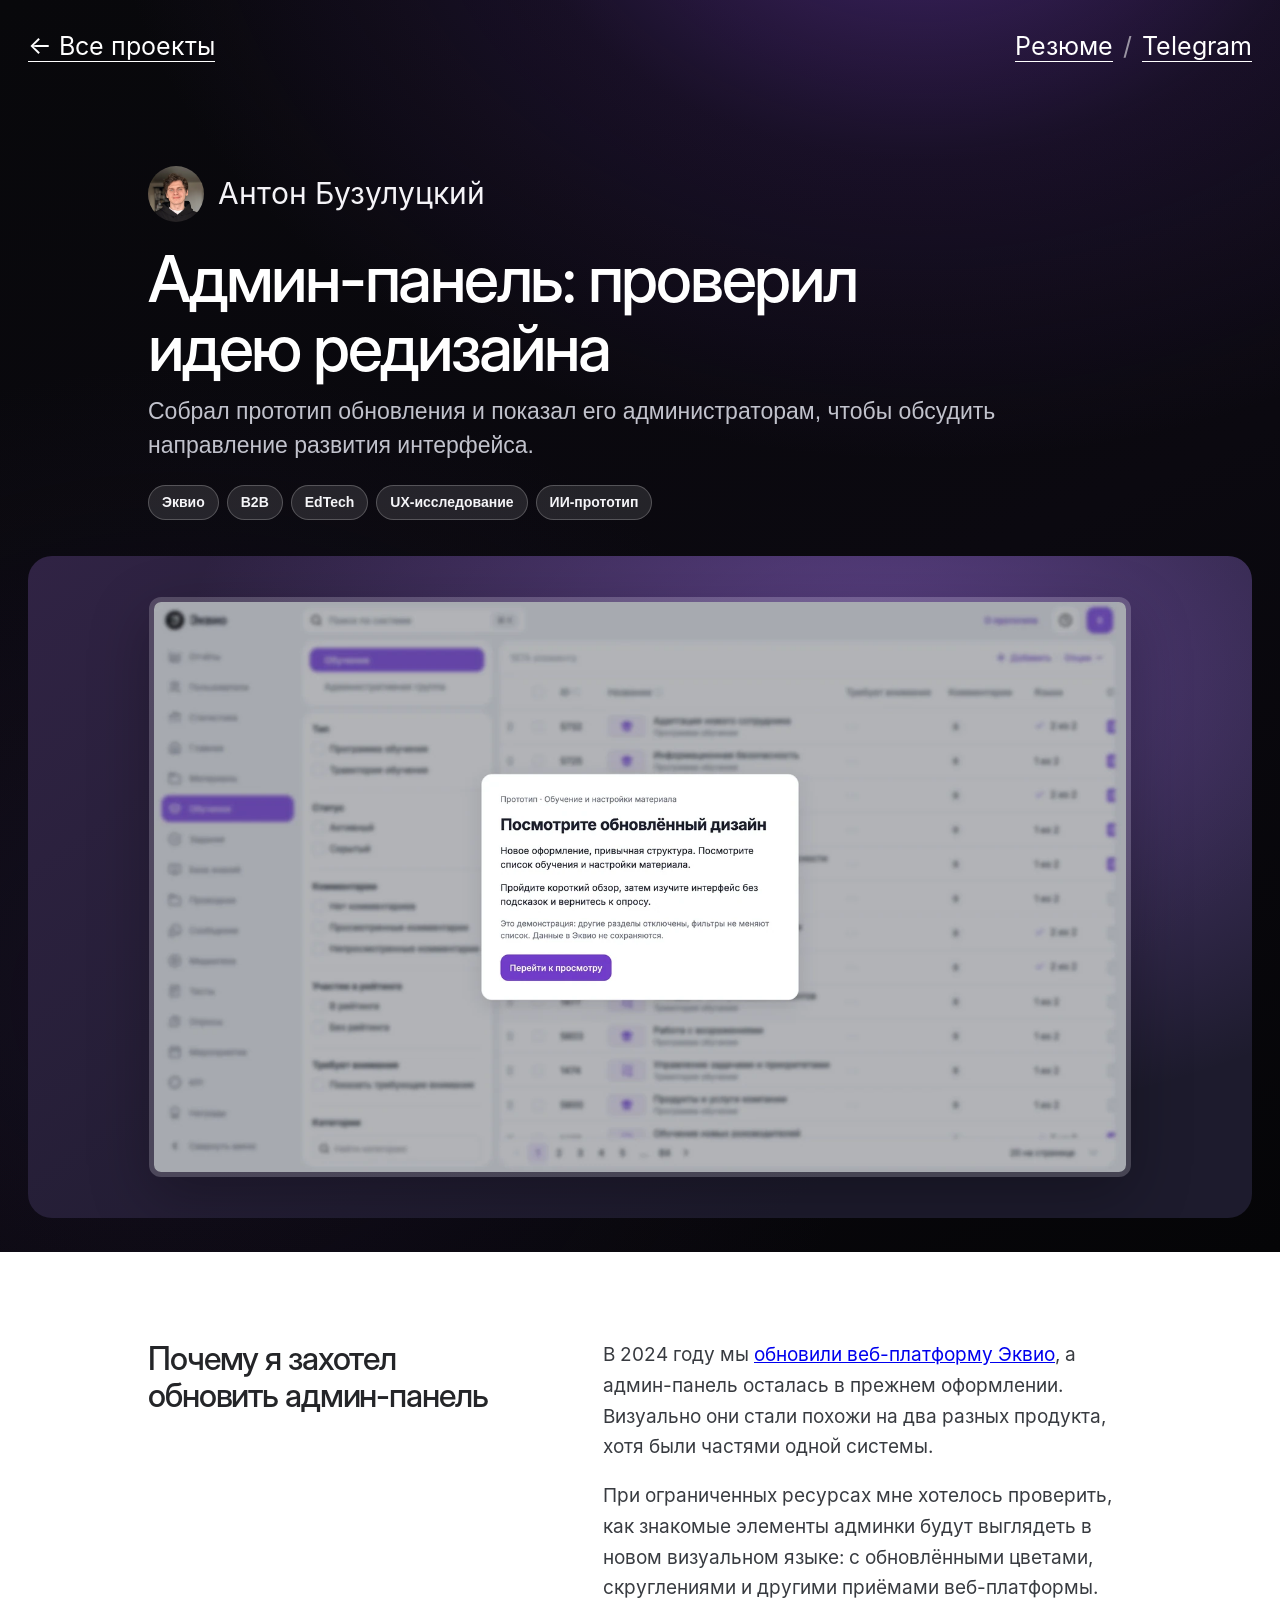
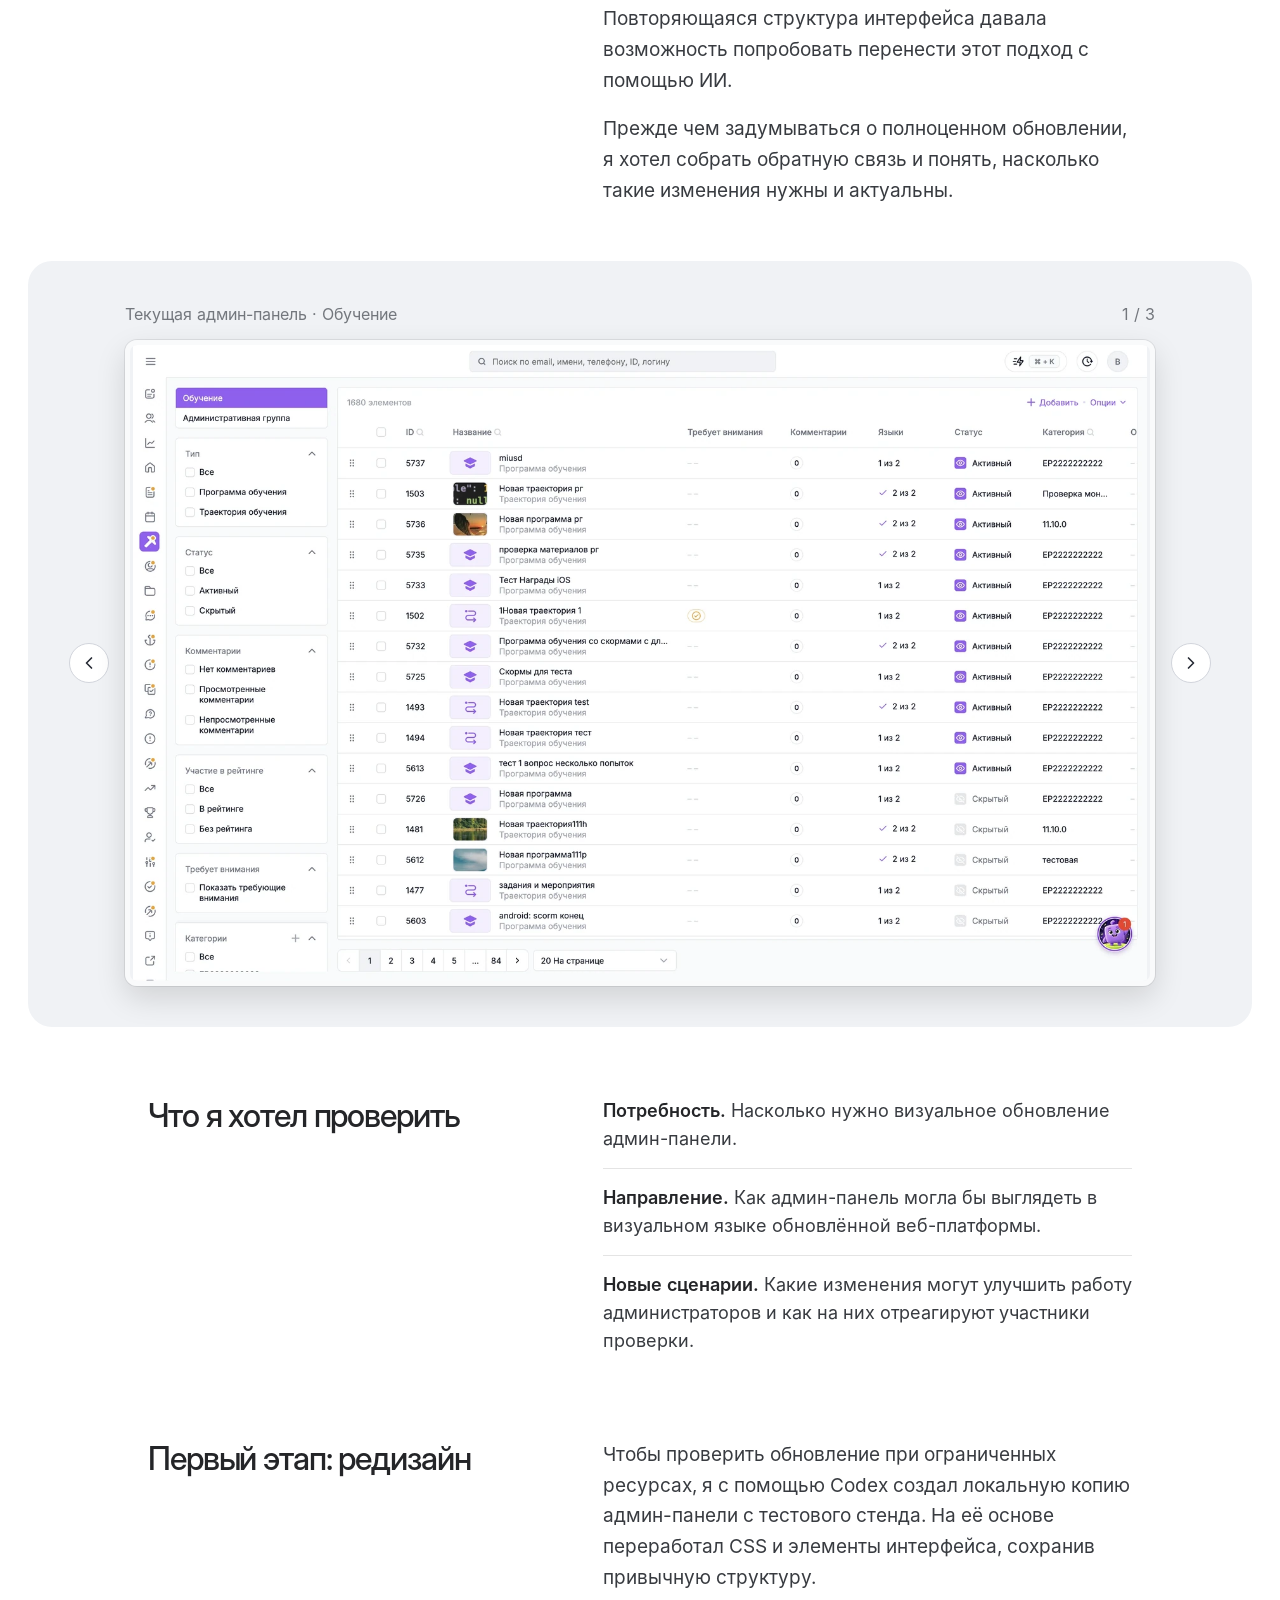
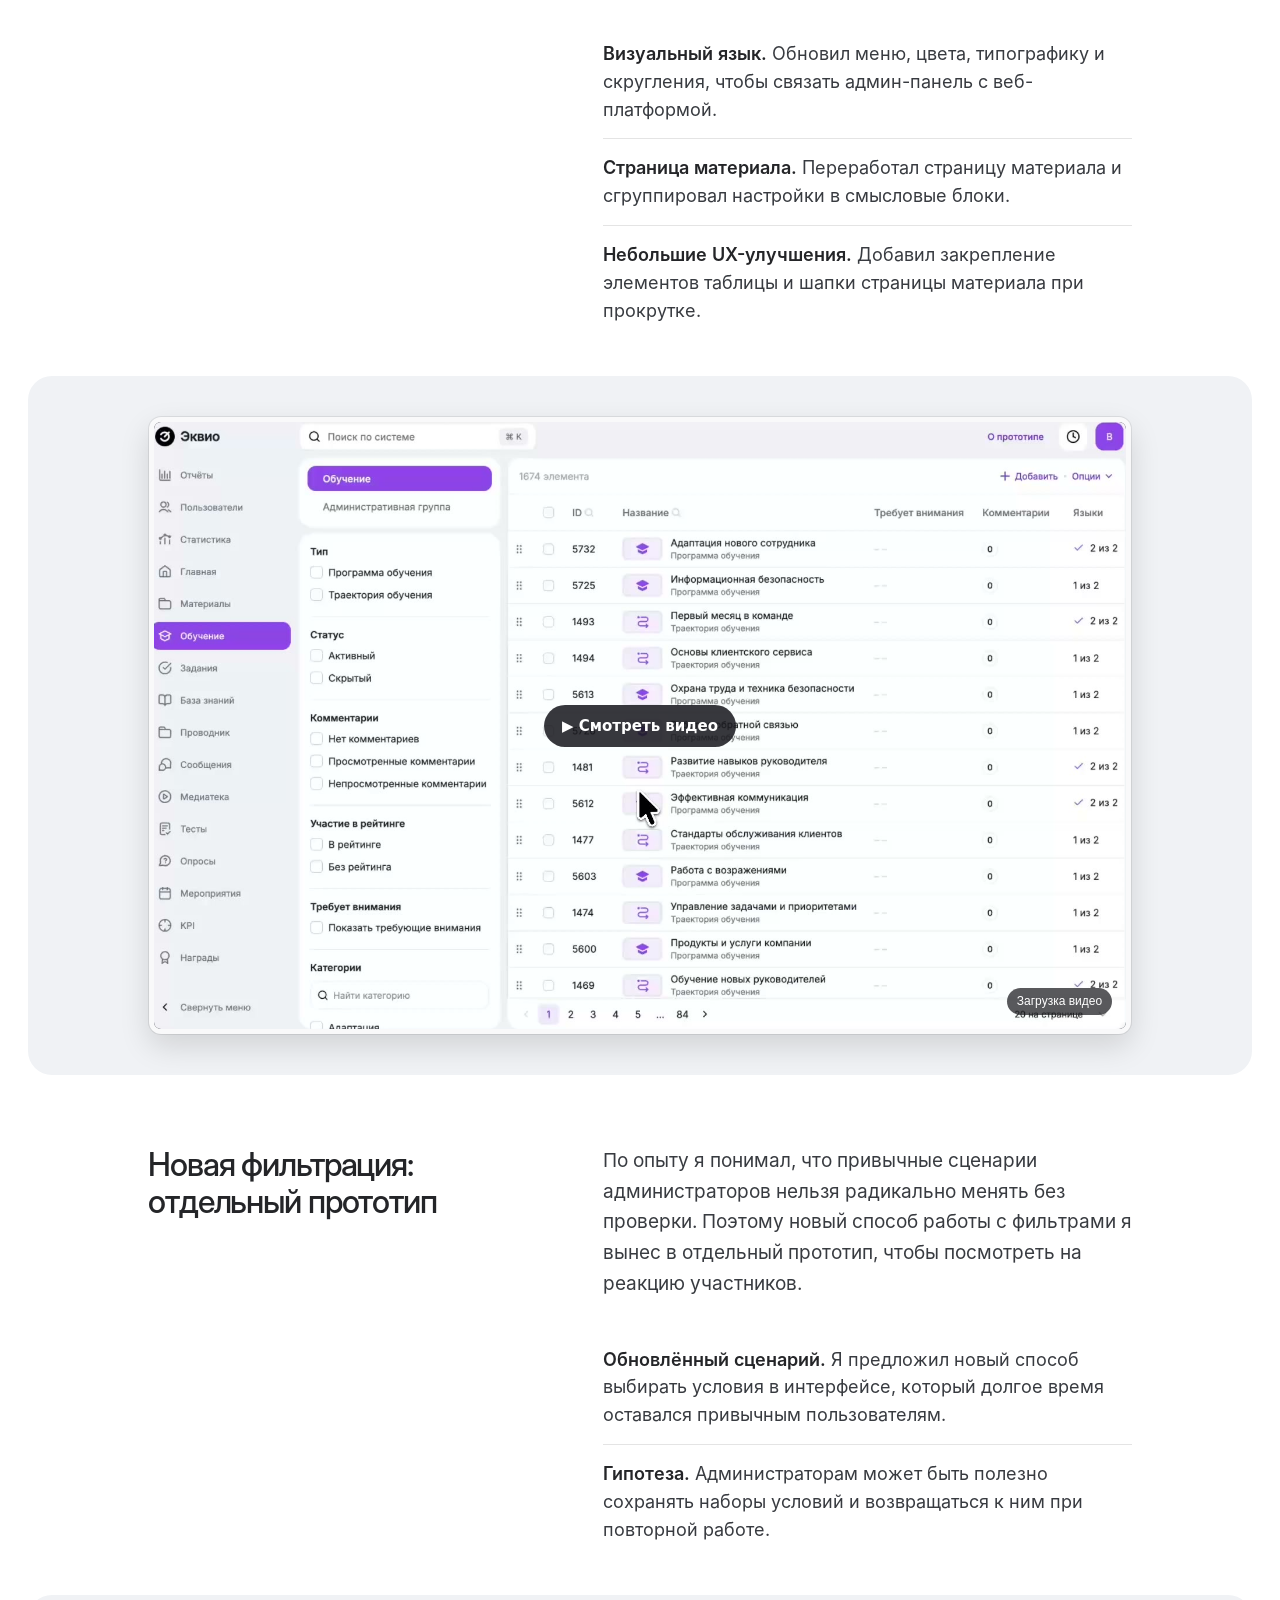
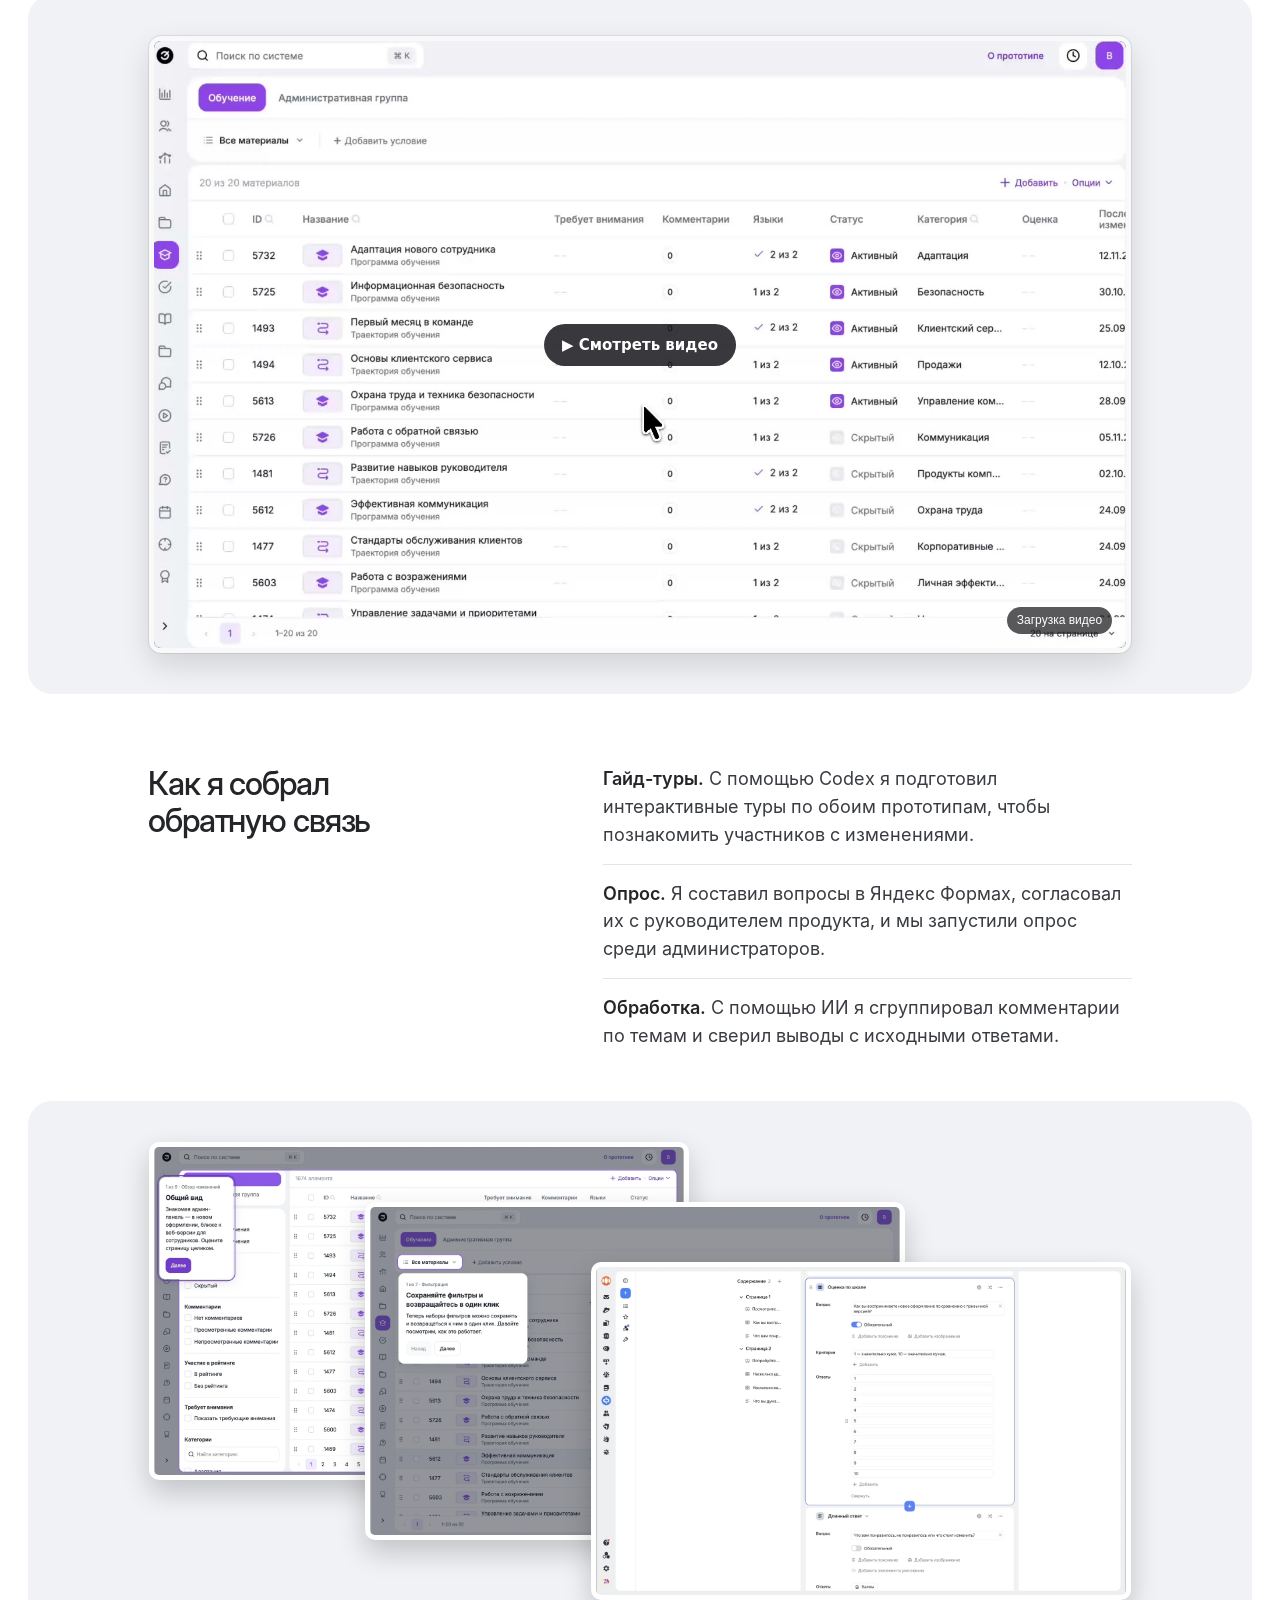
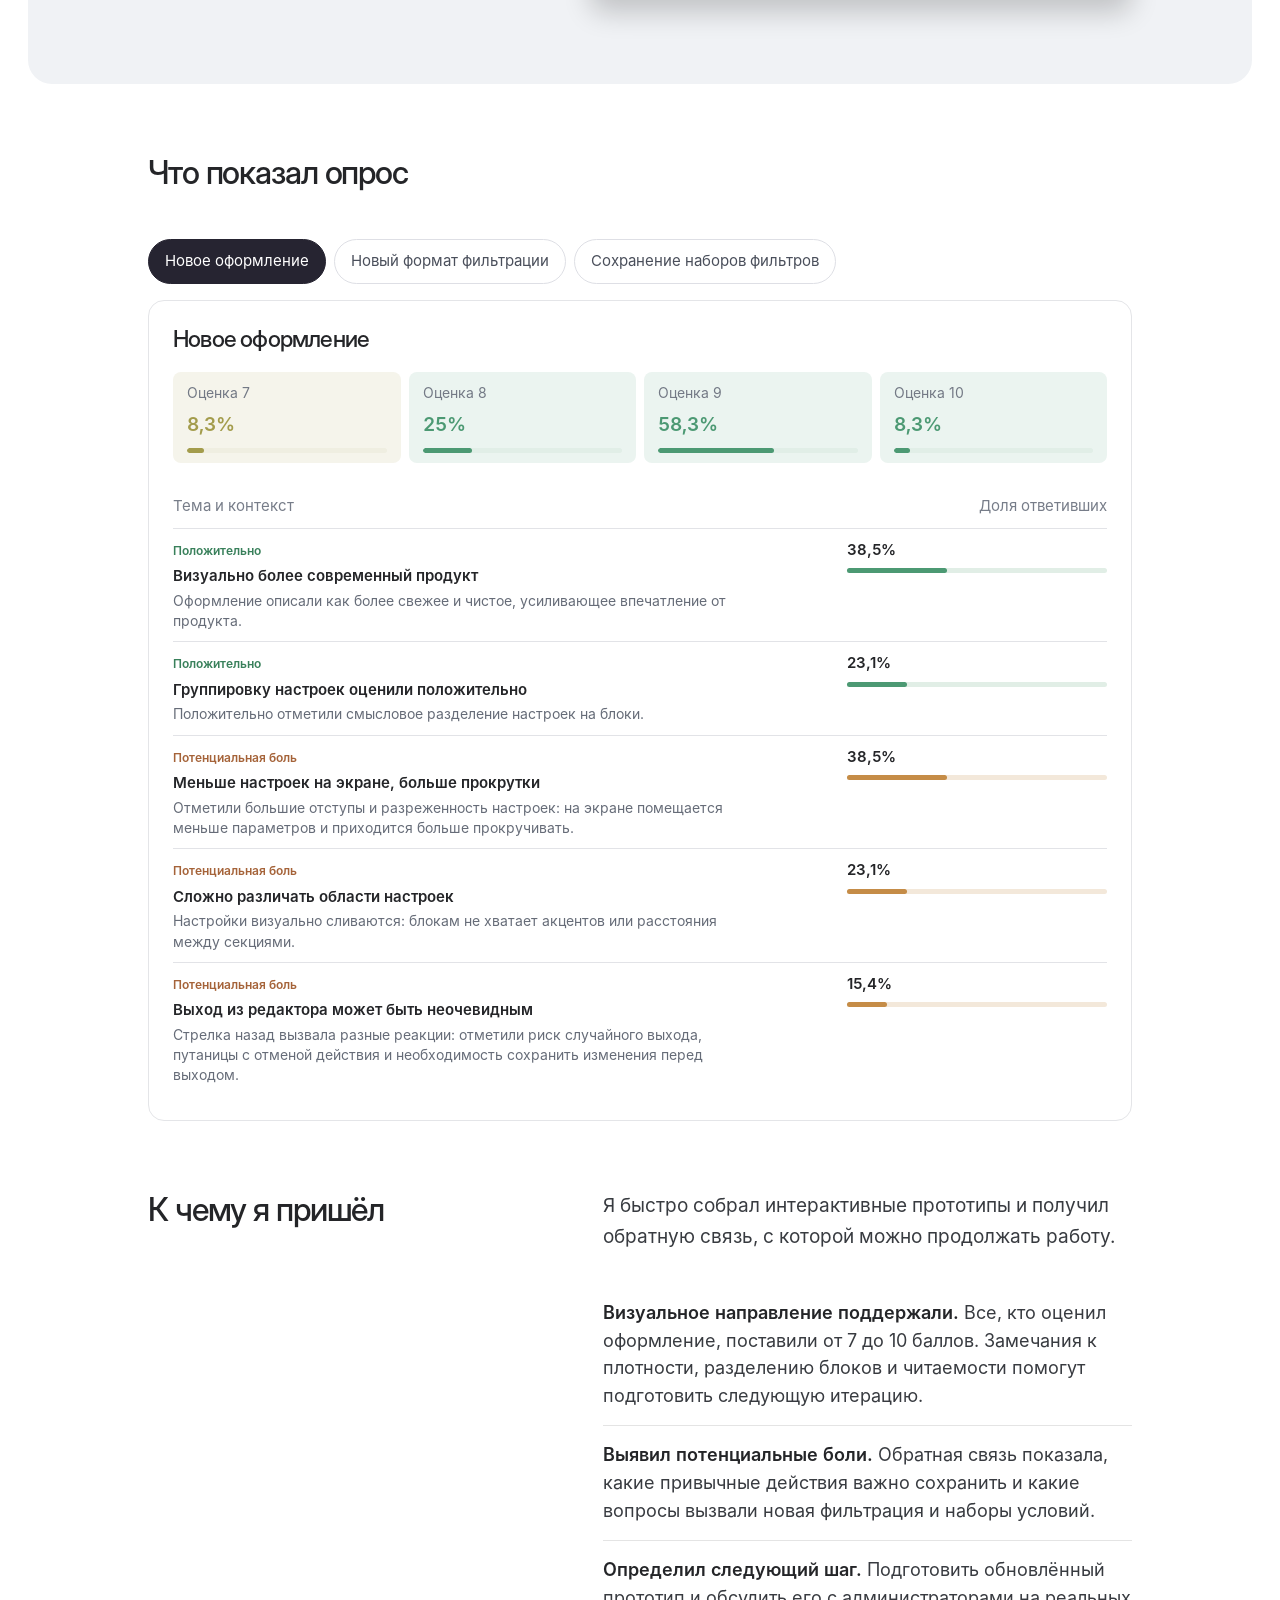
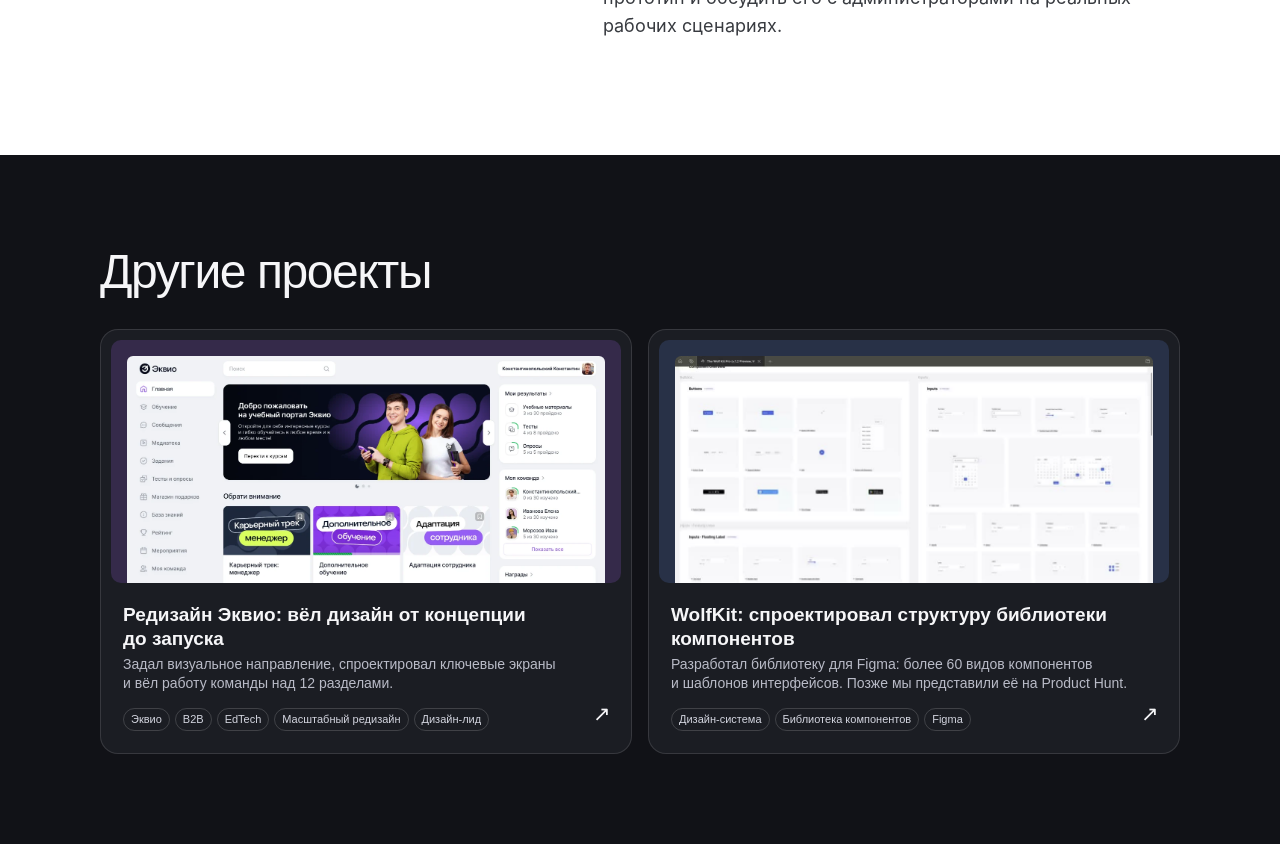
==== commit ba2470a7: "Improve mobile media loading and playback" ====
--- a/admin-case/index.html
+++ b/admin-case/index.html
@@ -166,6 +166,6 @@
 .story-placeholder{background:#e5e6e9;aspect-ratio:16 / 8.5;border-radius:24px;min-height:220px}.story-hero{background:#35343d!important;aspect-ratio:16 / 8.5;min-height:260px}.story-placeholder[aria-label]{position:relative}@media(min-width:801px){main>section>.story-placeholder{grid-column:1 / -1;width:calc(100vw - 56px);margin-left:calc(50% - 50vw + 28px)}}@media(max-width:800px){.story-placeholder{border-radius:16px;min-height:150px}.story-hero{min-height:180px}}
 </style><style>.story-placeholder{display:flex;align-items:center;justify-content:center;text-align:center}.placeholder-caption{display:block;max-width:460px;color:#747985;font-size:clamp(15px,1.5vw,20px);line-height:1.4;padding:18px}.story-hero .placeholder-caption{color:#b9bac4}@media(max-width:600px){.placeholder-caption{font-size:15px;padding:14px}}</style><style>
 .survey-dashboard{margin-top:40px;padding:clamp(22px,4vw,48px);border-radius:22px;background:#eff0f3;color:#242528}.survey-tabs{display:flex;flex-wrap:wrap;gap:8px;margin-bottom:34px}.survey-tab{font:inherit;font-size:15px;line-height:1.3;color:#4d5360;background:transparent;border:1px solid #cbd0d9;border-radius:999px;padding:10px 16px;cursor:pointer}.survey-tab:hover{background:#e3e6ec}.survey-tab[aria-pressed="true"]{color:#fff;background:#20232a;border-color:#20232a}.survey-tab:focus-visible{outline:3px solid #7796f6;outline-offset:3px}.survey-panel[hidden]{display:none!important}.survey-panel h3{max-width:760px;margin:0;font-size:clamp(22px,2.8vw,32px);line-height:1.2;letter-spacing:-.025em;color:#242528}.survey-dashboard .survey-subtitle{margin:10px 0 0;color:#646a75;font-size:14px}.survey-chart{display:grid;grid-template-columns:repeat(10,minmax(0,1fr));gap:clamp(4px,1.3vw,18px);height:220px;margin-top:30px}.survey-column{display:flex;flex-direction:column;align-items:center;min-width:0}.survey-count,.survey-score{font-size:13px;line-height:18px;color:#5c6371}.survey-count{height:22px}.survey-score{margin-top:8px}.survey-track{display:flex;align-items:flex-end;justify-content:center;width:100%;height:170px;border-bottom:1px solid #c4c9d1}.survey-bar{width:min(100%,42px);height:var(--bar-height);min-height:2px;border-radius:5px 5px 0 0;background:#647eda}.survey-bar[style="--bar-height:0%"]{background:#cbd0d9}.survey-axis{display:flex;justify-content:space-between;margin-top:12px;color:#747a84;font-size:12px}.survey-dashboard .survey-insight{max-width:820px;margin:26px 0 0;color:#30343c;font-size:17px;line-height:1.55}.survey-dashboard .survey-footnote{max-width:820px;margin:26px 0 0;color:#707682;font-size:13px;line-height:1.5}@media(min-width:801px){main>section>.survey-dashboard{grid-column:1 / -1}}@media(max-width:600px){.survey-dashboard{padding:20px 16px;border-radius:16px}.survey-tabs{gap:6px;margin-bottom:26px}.survey-tab{font-size:13px;padding:9px 12px}.survey-chart{height:190px;gap:4px}.survey-track{height:140px}.survey-dashboard .survey-insight{font-size:16px}}
-</style><link href="../assets/more-projects.css" rel="stylesheet"/><link href="../assets/case-project-header.css" rel="stylesheet"/><style>.admin-current-gallery{display:grid;grid-template-columns:repeat(2,minmax(0,1fr));gap:clamp(18px,2vw,30px);width:min(100%,1280px);margin:0 auto}.admin-current-gallery figure{margin:0;min-width:0}.admin-current-gallery figure:first-child{grid-column:1 / -1}.admin-current-gallery img{display:block;width:100%;height:auto;border-radius:6px}.admin-current-gallery figcaption{margin-top:10px;color:#73777d;font-size:14px;line-height:1.4}@media(max-width:700px){.admin-current-gallery{grid-template-columns:1fr}.admin-current-gallery figure:first-child{grid-column:auto}}</style><style>.admin-current-block{width:min(100%,1280px);margin:0 auto}.admin-current-label{margin:0 0 22px;color:#666b73;font-size:clamp(16px,1.5vw,20px);font-weight:600}.admin-current-gallery{width:100%}</style><style>.survey-dashboard .survey-panel+.survey-panel{margin-top:clamp(36px,5vw,64px);padding-top:clamp(36px,5vw,64px);border-top:1px solid #d9dce1}</style><style>main>header>.admin-hero-cover{background:radial-gradient(ellipse at 70% 18%,rgba(153,104,223,.48),transparent 58%),linear-gradient(145deg,#302344,#1d1b2d 78%);display:flex;justify-content:center}.admin-hero-cover img{display:block;width:86%;max-width:1280px;height:auto;border:5px solid rgba(255,255,255,.18);border-radius:12px;box-shadow:0 20px 60px #0004}@media(max-width:800px){.admin-hero-cover img{width:100%;border-width:3px;border-radius:8px}}</style><style>.admin-current-slider{display:grid;grid-template-columns:40px minmax(0,1fr) 40px;align-items:center;gap:16px}.admin-slider-viewport{min-width:0}.admin-slider-viewport figure{margin:0}.admin-slider-viewport figure[hidden]{display:none}.admin-slider-viewport img{display:block;width:100%;height:auto;border-radius:6px}.admin-slider-viewport figcaption{margin-top:10px;color:#73777d;font-size:14px}.admin-slider-arrow{width:40px;height:40px;border:1px solid #d2d5dc;border-radius:50%;background:#fff;color:#272b35;font-size:20px;cursor:pointer}.admin-slider-arrow:hover{background:#e5e6eb}.admin-slider-arrow:focus-visible{outline:2px solid #7545d1;outline-offset:3px}@media(max-width:600px){.admin-current-slider{grid-template-columns:32px minmax(0,1fr) 32px;gap:8px}.admin-slider-arrow{width:32px;height:32px;font-size:16px}}</style><style>.admin-current-label{text-align:center}.admin-slider-viewport figcaption{display:none}.admin-slider-arrow{display:grid;place-items:center}.admin-slider-arrow svg{width:20px;height:20px;fill:none;stroke:currentColor;stroke-width:2;stroke-linecap:round;stroke-linejoin:round}.admin-slider-meta{grid-column:2;display:flex;justify-content:center;gap:14px;color:#73777d;font-size:14px}.case-numbered{list-style:none;counter-reset:case-item;margin:0;padding:0}.case-numbered li{counter-increment:case-item;display:flex;gap:18px;padding:18px 0;border-bottom:1px solid #dedfe1}.case-numbered li::before{content:counter(case-item,decimal-leading-zero);color:#969aa2;font-variant-numeric:tabular-nums}@media(min-width:801px){main>section>.case-numbered{grid-column:2}}</style><style>.admin-slider-meta{display:flex;justify-content:space-between;align-items:center;gap:16px;margin:0 56px 14px;color:#73777d;font-size:16px}.case-numbered{margin:28px 0 0}.case-numbered li{font-size:18px;line-height:1.55;padding:15px 0;border-bottom:0;border-top:1px solid #e4e4e4}.case-numbered li:first-child{border-top:0}@media(max-width:600px){.admin-slider-meta{margin:0 40px 12px;font-size:14px}.case-numbered li{font-size:17px}}</style><style>.survey-metrics{width:100%;margin-top:28px;border-top:1px solid #dedfe1}.survey-metric{display:grid;grid-template-columns:minmax(0,1fr) minmax(150px,220px);align-items:center;gap:24px;padding:20px 0;border-bottom:1px solid #dedfe1}.survey-metric strong{font-size:18px}.survey-metric p{margin:5px 0 0;color:#73777d;font-size:15px;line-height:1.4}.survey-metric-value b{display:block;font-size:25px;line-height:1.2;font-variant-numeric:tabular-nums}.survey-meter{display:block;margin-top:9px;height:5px;background:#e8e5ed;border-radius:8px;overflow:hidden}.survey-meter i{display:block;height:100%;background:#8953e8;border-radius:8px}.survey-metrics-note{font-size:13px!important;color:#858991!important;margin-top:12px!important}@media(max-width:600px){.survey-metric{grid-template-columns:minmax(0,1fr) 105px;gap:14px}.survey-metric-value b{font-size:21px}.survey-metric strong{font-size:16px}}</style><style>.case-numbered{margin:0;padding:0;list-style:none}.case-numbered li{display:block;padding:15px 0;border-top:1px solid #e4e4e4}.case-numbered li:first-child{padding-top:0;border-top:0}.case-numbered li::before{content:none}.case-numbered strong{font-weight:650;color:#242528}main>section>p+.case-numbered{margin-top:28px}</style><style>.results-table{margin-top:28px;border-top:1px solid #dedfe1}.result-row{display:grid;grid-template-columns:minmax(0,1fr) minmax(0,1fr);gap:32px;padding:22px 0;border-bottom:1px solid #dedfe1}.result-row strong{font-size:18px}.result-row p{font-size:16px;line-height:1.5;margin:0;color:#555a65}.result-bars{display:flex;gap:3px;margin:14px 0 8px;height:24px}.result-bars span{display:flex;justify-content:center;align-items:center;min-width:22px;border-radius:4px;background:rgba(126,70,220,var(--shade));color:white;font-size:12px}.result-row small,.results-note{font-size:13px!important;line-height:1.45;color:#777d89}.results-note{margin-top:12px}@media(max-width:600px){.result-row{grid-template-columns:1fr;gap:12px}}</style><style>.admin-slider-viewport{aspect-ratio:3456 / 2168}.admin-slider-viewport figure{width:100%;height:100%}.admin-slider-viewport img{width:100%;height:100%;object-fit:contain}</style><style>.admin-interface-video video{display:block;width:86%;max-width:1280px;height:auto;margin:0 auto;border-radius:10px;background:#171820}@media(max-width:800px){.admin-interface-video video{width:100%;border-radius:6px}}</style><style>.admin-video-frame,.admin-slider-viewport{border:5px solid rgba(255,255,255,.62);border-radius:12px;box-shadow:0 12px 30px #0002,0 0 0 1px #00000014;overflow:hidden;box-sizing:border-box}.admin-video-frame{width:86%;max-width:1280px;margin:0 auto;background:#eff0f2}.admin-interface-video .admin-video-frame video{width:100%;max-width:none;margin:0;transform:scale(1.012);border-radius:0}.admin-slider-viewport img{border-radius:0}@media(max-width:800px){.admin-video-frame{width:100%}.admin-video-frame,.admin-slider-viewport{border-width:2px;border-radius:6px}}</style><style>.video-loading-container{position:relative}.video-loading-indicator{position:absolute;right:14px;bottom:14px;padding:6px 10px;border-radius:999px;background:rgba(25,25,30,.72);color:#fff;font:12px/1.3 sans-serif;opacity:0;pointer-events:none;transition:opacity .2s}.video-loading-indicator.is-visible{opacity:1}</style><style>.research-results{margin-top:28px}.research-result{padding:24px 0;border-top:1px solid #dedfe1}.research-result h3{font-size:19px;margin:0 0 16px}.research-result table{width:100%;border-collapse:collapse;font-size:15px;text-align:left}.research-result th,.research-result td{padding:9px 0;border-bottom:1px solid #ececef}.research-result th{color:#777d89;font-weight:500}.research-result td:last-child{display:flex;align-items:center;gap:14px}.research-percent{width:55px;font-variant-numeric:tabular-nums}.research-track{width:min(180px,45%);height:5px;border-radius:4px;background:#ece9f2;overflow:hidden}.research-track i{display:block;height:100%;background:#8953e8;border-radius:4px}.research-result p{font-size:16px;line-height:1.5;color:#555a65;margin:16px 0 0}.research-note{font-size:13px!important;color:#777d89}</style><style>@media(min-width:801px){main>section>.research-results{grid-column:2;width:100%;min-width:0;margin-top:28px}}</style><style>@media(min-width:801px){main>section>.research-results{grid-column:2;max-width:none;width:100%}}.research-results,.research-result,.research-result table{width:100%;max-width:none}.research-result table{table-layout:fixed}.research-result th:first-child,.research-result td:first-child{width:28%}.research-result td:last-child{display:table-cell}.research-percent{display:inline-block;vertical-align:middle;width:64px}.research-track{display:inline-block;vertical-align:middle;width:calc(100% - 84px);max-width:none;height:7px}.research-insights{margin-top:20px;padding:18px 20px;background:#f5f4f8;border-radius:12px;color:#393c46;font-size:15px;line-height:1.5}.research-insights strong{color:#242528}.research-insights ul{margin:10px 0 0;padding-left:20px}.research-insights li+li{margin-top:8px}</style><style>@media(min-width:801px){main>section>.research-results{grid-column:1 / -1;width:100%;max-width:none;margin-top:48px}.research-insights{display:grid;grid-template-columns:1fr 1fr;gap:32px}}.research-result table{width:100%}.research-track{width:calc(100% - 84px)}.research-insights>div+div{margin-top:20px}@media(min-width:801px){.research-insights>div+div{margin-top:0}}</style><style>.research-stickers{display:grid;grid-template-columns:repeat(3,minmax(0,1fr));gap:14px;margin-top:22px}.research-sticker{background:#fff1a8;border-radius:10px;padding:20px 22px;color:#343021}.research-sticker span{font-size:12px;line-height:1.3;font-weight:650;color:#81712f}.research-sticker p{font-size:16px;line-height:1.45;margin:10px 0 0;color:#343021}@media(max-width:700px){.research-stickers{grid-template-columns:1fr}.research-sticker{padding:16px 18px}}</style><style>.research-sticker{aspect-ratio:1 / 1;display:flex;flex-direction:column;align-items:center;justify-content:center;text-align:center;padding:clamp(18px,2vw,30px)}.research-sticker:has(span:first-child){background:#fff0a5}.research-sticker:has(span:first-child) span{color:#7d6b28}.research-sticker:has(span:first-child) p{color:#343021}.research-sticker:has(span:first-child):last-child{background:#e9e2fb}.research-sticker:has(span:first-child):last-child span{color:#6d52a3}.research-sticker:has(span:first-child):last-child p{color:#352b47}@media(max-width:700px){.research-stickers{grid-template-columns:repeat(2,minmax(0,1fr));gap:10px}.research-sticker{padding:16px}.research-sticker p{font-size:14px}}@media(max-width:400px){.research-stickers{grid-template-columns:1fr 1fr}.research-sticker{aspect-ratio:auto;min-height:160px}}</style><style>.research-sticker{border-radius:0}</style><style>.research-sticker.is-finding{background:#fff0a5}.research-sticker.is-suggestion{background:#ffe0b5}.research-sticker.is-question{background:#e9e2fb}.research-sticker.is-question span{color:#6d52a3}.research-sticker.is-suggestion span{color:#85572f}.research-sticker.is-finding p,.research-sticker.is-suggestion p{color:#343021}.research-sticker.is-question p{color:#352b47}</style><style>.research-stickers{display:block;margin-top:24px;border-top:1px solid #dedfe1}.research-sticker,.research-sticker.is-finding,.research-sticker.is-suggestion,.research-sticker.is-question{aspect-ratio:auto;min-height:0;display:grid;grid-template-columns:minmax(160px, .32fr) minmax(0, 1fr);gap:24px;align-items:start;text-align:left;background:transparent!important;border-radius:0;padding:18px 0;border-bottom:1px solid #dedfe1}.research-sticker span,.research-sticker.is-question span,.research-sticker.is-suggestion span{color:#25272d;font-size:16px;font-weight:650;line-height:1.5}.research-sticker p,.research-sticker.is-question p,.research-sticker.is-suggestion p{color:#454952;margin:0;font-size:16px;line-height:1.5}@media(max-width:700px){.research-sticker,.research-sticker.is-finding,.research-sticker.is-suggestion,.research-sticker.is-question{display:block;padding:16px 0}.research-sticker p{margin-top:5px}}</style><style>.research-results{display:grid;gap:24px;margin-top:36px}.research-result{display:grid;grid-template-columns:minmax(0, .9fr) minmax(0,1.1fr);gap:0 40px;padding:32px;border:1px solid #e1e2e6;border-radius:16px;background:#fafafa;box-sizing:border-box}.research-result h3{grid-column:1/-1;margin:0 0 24px;font-size:23px;line-height:1.25}.research-result table{align-self:start;width:100%;background:#fff}.research-stickers{margin:0;border-top:0;align-self:start}.research-sticker,.research-sticker.is-finding,.research-sticker.is-suggestion,.research-sticker.is-question{display:block;padding:0 0 16px;margin:0 0 16px;border:0;border-bottom:1px solid #e1e2e6}.research-sticker:last-child{border-bottom:0;margin-bottom:0;padding-bottom:0}.research-sticker span,.research-sticker.is-question span,.research-sticker.is-suggestion span{display:block;color:#727782;font-size:13px;line-height:1.35;font-weight:600;margin-bottom:6px}.research-sticker p,.research-sticker.is-question p,.research-sticker.is-suggestion p{font-size:16px;line-height:1.5;color:#292c34}.research-sticker.is-question:last-child{padding:16px;margin:0;background:#f0edf7!important;border-radius:10px}.research-note{margin:0}@media(max-width:800px){.research-result{grid-template-columns:1fr;padding:22px;gap:22px}.research-result h3{grid-column:auto;margin:0}.research-stickers{margin-top:0}}</style><style>.research-result{grid-template-columns:minmax(0,1fr) minmax(0,1fr)}.feedback-frequency h4{font-size:16px;margin:0 0 16px}.feedback-frequency table{width:100%;background:transparent}.feedback-frequency th,.feedback-frequency td{font-size:15px;padding:10px 0;border-bottom:1px solid #e2e3e7;text-align:left;vertical-align:top}.feedback-frequency th:first-child,.feedback-frequency td:first-child{width:70%}.feedback-frequency th:last-child,.feedback-frequency td:last-child{width:30%;display:table-cell;text-align:right}.feedback-frequency th{color:#777d89;font-weight:500}.feedback-frequency td strong{font-weight:600;white-space:nowrap}.feedback-frequency p{font-size:13px;line-height:1.45;color:#777d89;margin:14px 0 0}@media(max-width:800px){.research-result{grid-template-columns:1fr}.feedback-frequency{margin-top:4px}}</style><style>.feedback-type{font-size:12px;font-weight:600}.feedback-type.positive{color:#39805b}.feedback-type.negative{color:#a56339}.feedback-frequency td:last-child{text-align:left!important}.feedback-frequency td:last-child strong{display:block}.feedback-track{display:block;height:5px;background:#e8e5ed;border-radius:4px;margin-top:7px}.feedback-track i{display:block;height:100%;background:#8953e8;border-radius:4px}</style><style>.research-result{display:block}.research-result h3{margin:0 0 24px}.research-result>table{width:100%}.feedback-frequency{margin-top:38px}.feedback-frequency h4{margin-bottom:16px}.feedback-title,.feedback-detail{display:block}.feedback-title{margin-top:4px;font-weight:600}.feedback-detail{color:#666c78;font-size:14px;line-height:1.45;margin-top:4px;max-width:65ch}.feedback-frequency td{padding:14px 0}.feedback-frequency td:last-child{padding-left:20px}@media(max-width:800px){.feedback-frequency{margin-top:30px}}</style><style>.research-result{background:#fff;border-color:#e4e5e8}.research-result>table,.research-result>table thead,.research-result>table tbody{display:block;width:100%}.research-result>table thead{display:none}.research-result>table tbody{display:flex;gap:8px}.research-result>table tbody tr{display:flex;flex:1;min-width:0;flex-direction:column;padding:14px 16px;background:#f7f7f9;border-radius:8px}.research-result>table tbody td,.research-result>table tbody td:last-child{display:block!important;width:auto!important;border:0;padding:0;text-align:left}.research-result>table tbody td:first-child{color:#737985;font-size:14px}.research-result>table tbody td:last-child{margin-top:8px}.research-result>table .research-percent{font-size:19px;font-weight:650;width:auto}.research-result>table .research-track{display:block;width:100%;height:5px;margin-top:9px}.feedback-frequency table{background:#fff}@media(max-width:600px){.research-result>table tbody{flex-wrap:wrap}.research-result>table tbody tr{flex:1 1 calc(33.333% - 8px);padding:12px}.research-result>table .research-percent{font-size:17px}}</style><style>.research-results{gap:16px;margin-top:28px}.research-result{padding:24px}.research-result h3{margin-bottom:18px}.feedback-frequency{margin-top:22px}.feedback-frequency th,.feedback-frequency td{padding-top:10px;padding-bottom:10px}.feedback-detail{margin-top:3px}.research-result>table tbody tr{padding:10px 14px}@media(max-width:800px){.research-result{padding:18px}.feedback-frequency{margin-top:20px}}</style><style>.research-result>table .research-track i{background:var(--rating-color,#4c9973)}.research-result>table .research-percent{color:var(--rating-color,#4c9973)}</style><style>.research-result>table tbody tr{background:color-mix(in srgb,var(--rating-color) 11%,white)}.research-result>table .research-track{background:color-mix(in srgb,var(--rating-color) 17%,white)}.feedback-frequency tr:has(.feedback-type.positive) .feedback-track i{background:#4c9973}.feedback-frequency tr:has(.feedback-type.negative) .feedback-track i{background:#c58c47}.feedback-frequency tr:has(.feedback-type.positive) .feedback-track{background:#e1eee6}.feedback-frequency tr:has(.feedback-type.negative) .feedback-track{background:#f3e8da}</style><style>.feedback-frequency tbody tr:last-child td{border-bottom:0}</style><style>.research-outcome{display:grid;grid-template-columns:repeat(3,minmax(0,1fr));gap:14px;margin-top:28px}.research-outcome-item{background:#f5f5f7;border-radius:14px;padding:22px;min-width:0}.research-outcome-item span{display:block;font-size:13px;color:#787e89;margin-bottom:12px}.research-outcome-item strong{display:block;font-size:19px;line-height:1.3;color:#252831}.research-outcome-item p{font-size:15px;line-height:1.5;color:#585e69;margin:10px 0 0}@media(min-width:801px){main>section>.research-outcome{grid-column:1/-1}}@media(max-width:700px){.research-outcome{grid-template-columns:1fr}.research-outcome-item{padding:18px}}</style><style>.result-checks{display:grid;grid-template-columns:repeat(3,minmax(0,1fr));gap:14px;margin-top:28px}.result-checks>div{background:#f4f5f6;border-radius:14px;padding:22px}.result-checks>div>span{display:grid;place-items:center;width:32px;height:32px;border-radius:50%;background:#e1efe6;color:#35835a;font-weight:700}.result-checks p{font-size:16px;line-height:1.5;margin:16px 0 0;color:#505660}.result-checks strong{color:#252831}@media(min-width:801px){main>section>.result-checks{grid-column:1/-1}}@media(max-width:700px){.result-checks{grid-template-columns:1fr}.result-checks>div{padding:18px}}</style><style>.research-before-after{display:grid;grid-template-columns:repeat(3,minmax(0,1fr));gap:0;margin-top:36px;border-top:1px solid #dfe1e5;border-bottom:1px solid #dfe1e5}.research-before-after>div{padding:24px 28px 28px 0}.research-before-after>div+div{border-left:1px solid #dfe1e5;padding-left:28px}.research-before-after span{display:block;color:#818793;font-size:14px;font-weight:600;margin-bottom:15px}.research-before-after p{margin:0;color:#30343d;font-size:18px;line-height:1.5}@media(min-width:801px){main>section>.research-before-after{grid-column:1/-1}}@media(max-width:700px){.research-before-after{grid-template-columns:1fr}.research-before-after>div,.research-before-after>div+div{padding:18px 0;border-left:0}.research-before-after>div+div{border-top:1px solid #dfe1e5}.research-before-after p{font-size:16px}}</style><style>.research-journey{display:grid;grid-template-columns:repeat(3,minmax(0,1fr));gap:0;margin-top:32px;border-top:1px solid #dedfe1;border-bottom:1px solid #dedfe1}.research-journey>div{padding:24px 26px 28px 0}.research-journey>div+div{border-left:1px solid #dedfe1;padding-left:26px}.research-journey span{display:block;color:#8b9099;font-size:14px;margin-bottom:18px}.research-journey strong{display:block;color:#242528;font-size:20px;line-height:1.3}.research-journey p{margin:10px 0 0;color:#565c67;font-size:16px;line-height:1.5}.research-journey-note{margin-top:28px}@media(min-width:801px){main>section>.research-journey{grid-column:1/-1}}@media(max-width:700px){.research-journey{grid-template-columns:1fr}.research-journey>div,.research-journey>div+div{padding:18px 0;border-left:0}.research-journey>div+div{border-top:1px solid #dedfe1}}</style><style>.research-result-tabs{display:flex;gap:8px;flex-wrap:wrap}.research-result-tabs button{border:1px solid #dedfe5;border-radius:999px;background:#fff;padding:10px 16px;font:inherit;font-size:15px;color:#4a4f5b;cursor:pointer}.research-result-tabs button[aria-selected="true"]{background:#262431;border-color:#262431;color:#fff}.research-result-tabs button:focus-visible{outline:2px solid #8953e8;outline-offset:3px}.research-result[hidden]{display:none!important}</style><style>.case-conclusions{list-style:none;margin:0;padding:0}.case-conclusions li{display:flex;gap:18px;padding:16px 0;border-top:1px solid #dedfe1}.case-conclusions li:first-child{padding-top:0;border-top:0}.case-conclusions li>span{color:#969aa2;font-variant-numeric:tabular-nums}.case-conclusions p{margin:0;font-size:18px;line-height:1.55}.case-conclusions strong{color:#242528}@media(min-width:801px){main>section>.case-conclusions{grid-column:2;grid-row:1}}@media(max-width:600px){.case-conclusions p{font-size:17px}}</style><style>.feedback-detail-more{margin-top:22px;border-top:1px solid #e2e3e7;padding-top:18px;font-size:15px;line-height:1.55;color:#4d5360}.feedback-detail-more summary{cursor:pointer;color:#292c34;font-weight:600}.feedback-detail-more>p{font-size:14px;color:#777d89;margin:14px 0 8px}.feedback-detail-more ul{padding-left:20px;margin:12px 0 0}.feedback-detail-more li+li{margin-top:10px}.feedback-detail-more strong{color:#292c34}</style><style>.feedback-detail-more h4{margin:0;color:#292c34;font-size:16px;font-weight:650}.feedback-detail-more li{font-size:15px;line-height:1.55}</style><style>.feedback-extra{margin-top:12px}.feedback-extra summary{display:inline-block;cursor:pointer;color:#6850a5;font-size:14px;text-decoration:underline;text-underline-offset:3px}.feedback-extra table{margin-top:12px}.feedback-extra summary:focus-visible{outline:2px solid #8953e8;outline-offset:4px}</style><style>@media(max-width:800px){.research-result{min-width:0}.feedback-frequency table{table-layout:fixed;width:100%}.feedback-frequency th:first-child,.feedback-frequency td:first-child{width:70%;padding-right:12px}.feedback-frequency th:last-child,.feedback-frequency td:last-child{width:30%;padding-left:8px}.feedback-frequency td .feedback-title{white-space:normal;overflow-wrap:anywhere}.feedback-frequency .feedback-detail{overflow-wrap:anywhere}.feedback-frequency .feedback-track{width:100%;max-width:100%}.research-result>table tbody{display:grid;grid-template-columns:repeat(2,minmax(0,1fr));gap:8px}.research-result>table tbody tr{min-width:0;width:auto}.research-result-tabs button{max-width:100%;white-space:normal;text-align:left}}@media(max-width:360px){.feedback-frequency th:first-child,.feedback-frequency td:first-child{width:65%}.feedback-frequency th:last-child,.feedback-frequency td:last-child{width:35%}}</style><style>.admin-tours-scene{position:relative;width:min(100%,1280px);margin:0 auto;padding-bottom:16%;}.admin-tours-scene img{display:block;width:72%;height:auto;border:5px solid rgba(255,255,255,.62);border-radius:12px;box-shadow:0 12px 30px #0003;box-sizing:border-box}.admin-tours-scene img+img{position:absolute;right:0;bottom:0}.admin-survey-frame{position:relative;width:min(86%,1280px);margin:0 auto;border:5px solid rgba(255,255,255,.62);border-radius:12px;overflow:hidden;box-shadow:0 12px 30px #0002;box-sizing:border-box}.admin-survey-frame img{display:block;width:100%;height:auto}.admin-survey-count-mask{position:absolute;left:49.65%;top:16.55%;width:1.35%;height:1.8%;background:#fff}@media(min-width:801px){main>section>.admin-tours,main>section>.admin-survey-image{grid-column:1/-1}}@media(max-width:800px){.admin-tours-scene{width:100%;padding-bottom:22%}.admin-tours-scene img{width:82%;border-width:2px;border-radius:6px}.admin-survey-frame{width:100%;border-width:2px;border-radius:6px}}</style><style>@media(min-width:801px){main>section>h2+.research-results{grid-column:1/-1;grid-row:auto;margin-top:24px}main>section>h2+.case-numbered{grid-column:2;grid-row:1}}</style><style>.admin-interface-video .admin-video-frame video{transform:scale(1.035)}.admin-tours-scene .admin-tour-frame{display:block;width:72%;overflow:hidden;border:5px solid rgba(255,255,255,.62);border-radius:12px;box-shadow:0 12px 30px #0003;box-sizing:border-box}.admin-tours-scene .admin-tour-frame+ .admin-tour-frame{position:absolute;right:0;bottom:0}.admin-tours-scene .admin-tour-frame img{position:static;display:block;width:100%;height:auto;border:0;border-radius:0;box-shadow:none;transform:scale(1.025)}.admin-survey-frame img{transform:scale(1.025)}@media(max-width:800px){.admin-tours-scene .admin-tour-frame{width:82%;border-width:2px;border-radius:6px}}</style><style>.admin-survey-count-mask{left:49.4%;top:16.2%;width:1.8%;height:2.2%}</style><style>.feedback-media-scene{position:relative;width:min(86%,1040px);aspect-ratio:1.96;margin:0 auto}.feedback-media-frame{position:absolute;top:0;left:0;width:55%;aspect-ratio:1.6;overflow:hidden;border:5px solid rgba(255,255,255,.62);border-radius:10px;box-shadow:0 12px 28px #0003;box-sizing:border-box}.feedback-media-frame:nth-child(2){left:22%;top:12%}.feedback-media-frame:nth-child(3){left:45%;top:24%}.feedback-media-frame img{display:block;width:100%;height:100%;object-fit:cover;transform:scale(1.008)}.feedback-form-frame .admin-survey-count-mask{left:49.5%;top:16.3%;width:1.8%;height:2.2%}@media(min-width:801px){main>section>.feedback-steps{grid-column:2;grid-row:1}main>section>.admin-feedback-media{grid-column:1/-1}}@media(max-width:800px){.feedback-media-scene{width:100%}.feedback-media-frame{border-width:2px;border-radius:6px}}</style><style>.feedback-media-frame{padding:0;background:#fff;cursor:zoom-in}.feedback-media-frame:focus-visible{outline:3px solid #8953e8;outline-offset:3px}.feedback-lightbox{border:0;padding:0;background:transparent;max-width:min(96vw,1600px);max-height:94vh;overflow:visible}.feedback-lightbox::backdrop{background:rgba(10,12,18,.86)}.feedback-lightbox img{display:block;max-width:100%;max-height:88vh;width:auto;height:auto;border-radius:8px}.feedback-lightbox-close{position:absolute;right:0;top:-42px;border:0;background:transparent;color:white;font-size:32px;cursor:pointer;line-height:1}.feedback-lightbox-close:focus-visible{outline:2px solid white}</style><style>[hidden]{display:none!important}</style><style>img.media-pending{background:#f0f1f3 var(--media-preview) center / cover no-repeat}img.media-load-failed{background:#f0f1f3 var(--media-preview) center / cover no-repeat;color:#697180;object-fit:contain}</style></head><body><main>
-<header><div class="case-top"><a aria-label="Вернуться ко всем проектам" class="case-back" href="../">← Все проекты</a><nav aria-label="Контакты" class="case-contacts"><a download="" href="../assets/anton-buzulutskiy-cv-updated.pdf?v=20261119-audit">Резюме</a><span aria-hidden="true">/</span><a href="https://t.me/Buzulutskiy">Telegram</a></nav></div><div class="case-person"><img alt="" height="42" src="../assets/anton-portrait-small.webp" width="42" decoding="async" class="media-pending" style="--media-preview:url([data-uri])"/><span>Антон Бузулуцкий</span></div><h1>Админ-панель: проверил идею редизайна</h1><p class="case-project-summary">Собрал прототип обновления и показал его администраторам, чтобы обсудить направление развития интерфейса.</p><div aria-label="Направления проекта" class="case-project-tags"><span>Эквио</span><span>B2B</span><span>EdTech</span><span>UX-исследование</span><span>ИИ-прототип</span></div><div class="composition-wrap admin-hero-cover"><img src="images/admin-cover.webp?v=3" alt="Прототип обновлённой админ-панели Эквио" width="2940" height="1724" decoding="async" class="media-pending" style="--media-preview:url([data-uri])"/></div></header>
-<section><h2>Почему я захотел обновить админ-панель</h2><p>В 2024 году мы <a href="../redesign-case/case-editorial.html?from=projects">обновили веб-платформу Эквио</a>, а админ-панель осталась в прежнем оформлении. Визуально они стали похожи на два разных продукта, хотя были частями одной системы.</p><p>При ограниченных ресурсах мне хотелось проверить, как знакомые элементы админки будут выглядеть в новом визуальном языке: с обновлёнными цветами, скруглениями и другими приёмами веб-платформы. Повторяющаяся структура интерфейса давала возможность попробовать перенести этот подход с помощью ИИ.</p><p>Прежде чем задумываться о полноценном обновлении, я хотел собрать обратную связь и понять, насколько такие изменения нужны и актуальны.</p><div class="composition-wrap"><div class="admin-current-block"><div class="admin-slider-meta"><span>Текущая админ-панель · <span data-admin-caption>Обучение</span></span><span data-admin-count>1 / 3</span></div><div class="admin-current-slider" role="region" aria-label="Экраны текущей админ-панели"><button class="admin-slider-arrow" type="button" aria-label="Предыдущий экран" data-admin-prev><svg viewBox="0 0 24 24" aria-hidden="true"><path d="M15 18l-6-6 6-6"/></svg></button><div class="admin-slider-viewport" aria-live="polite"><figure data-admin-slide><img width="3456" height="2168" src="images/current-learning.webp" alt="Текущая админ-панель: список обучающих программ" loading="lazy" decoding="async" class="media-pending" style="--media-preview:url([data-uri])"/><figcaption>Обучение</figcaption></figure><figure data-admin-slide hidden><img width="3456" height="2168" src="images/current-program.webp" alt="Текущая админ-панель: настройки программы обучения" loading="eager" decoding="async" class="media-pending" style="--media-preview:url([data-uri])"/><figcaption>Настройки программы</figcaption></figure><figure data-admin-slide hidden><img width="3456" height="2168" src="images/current-tasks.webp" alt="Текущая админ-панель: список заданий" loading="eager" decoding="async" class="media-pending" style="--media-preview:url([data-uri])"/><figcaption>Задания</figcaption></figure></div><button class="admin-slider-arrow" type="button" aria-label="Следующий экран" data-admin-next><svg viewBox="0 0 24 24" aria-hidden="true"><path d="M9 18l6-6-6-6"/></svg></button></div></div></div></section><section><h2>Что я хотел проверить</h2><ul class="case-numbered"><li><strong>Потребность.</strong> Насколько нужно визуальное обновление админ-панели.</li><li><strong>Направление.</strong> Как админ-панель могла бы выглядеть в визуальном языке обновлённой веб-платформы.</li><li><strong>Новые сценарии.</strong> Какие изменения могут улучшить работу администраторов и как на них отреагируют участники проверки.</li></ul></section><section><h2>Первый этап: редизайн</h2><p>Чтобы проверить обновление при ограниченных ресурсах, я с помощью Codex создал локальную копию админ-панели с тестового стенда. На её основе переработал CSS и элементы интерфейса, сохранив привычную структуру.</p><ol class="case-numbered"><li><strong>Визуальный язык.</strong> Обновил меню, цвета, типографику и скругления, чтобы связать админ-панель с веб-платформой.</li><li><strong>Страница материала.</strong> Переработал страницу материала и сгруппировал настройки в смысловые блоки.</li><li><strong>Небольшие UX-улучшения.</strong> Добавил закрепление элементов таблицы и шапки страницы материала при прокрутке.</li></ol><div class="composition-wrap admin-interface-video"><div class="admin-video-frame"><video autoplay loop muted playsinline preload="none" poster="images/admin-interface-poster.jpg" aria-label="Обновлённый интерфейс админ-панели"><source src="images/admin-interface-hd.mp4" type="video/mp4"/></video></div></div></section><section><h2>Новая фильтрация: отдельный прототип</h2><p>По опыту я понимал, что привычные сценарии администраторов нельзя радикально менять без проверки. Поэтому новый способ работы с фильтрами я вынес в отдельный прототип, чтобы посмотреть на реакцию участников.</p><ul class="case-numbered"><li><strong>Обновлённый сценарий.</strong> Я предложил новый способ выбирать условия в интерфейсе, который долгое время оставался привычным пользователям.</li><li><strong>Гипотеза.</strong> Администраторам может быть полезно сохранять наборы условий и возвращаться к ним при повторной работе.</li></ul><div class="composition-wrap admin-interface-video"><div class="admin-video-frame"><video autoplay loop muted playsinline preload="none" poster="images/admin-filtering-poster.jpg" aria-label="Прототип новой фильтрации"><source src="images/admin-filtering.mp4" type="video/mp4"/></video></div></div></section><section><h2>Как я собрал обратную связь</h2><ol class="case-numbered feedback-steps"><li><strong>Гайд-туры.</strong> С помощью Codex я подготовил интерактивные туры по обоим прототипам, чтобы познакомить участников с изменениями.</li><li><strong>Опрос.</strong> Я составил вопросы в Яндекс Формах, согласовал их с руководителем продукта, и мы запустили опрос среди администраторов.</li><li><strong>Обработка.</strong> С помощью ИИ я сгруппировал комментарии по темам и сверил выводы с исходными ответами.</li></ol><div class="composition-wrap admin-feedback-media"><div class="feedback-media-scene"><button type="button" class="feedback-media-frame" aria-label="Увеличить скриншот"><img src="images/tour-appearance.webp" alt="Гайд-тур по обновлённому оформлению" loading="lazy" width="2880" height="1800" decoding="async" class="media-pending" style="--media-preview:url([data-uri])"/></button><button type="button" class="feedback-media-frame" aria-label="Увеличить скриншот"><img src="images/tour-filtering.webp" alt="Гайд-тур по новой фильтрации" loading="lazy" width="2880" height="1800" decoding="async" class="media-pending" style="--media-preview:url([data-uri])"/></button><button type="button" class="feedback-media-frame feedback-form-frame" aria-label="Увеличить скриншот"><img src="images/survey-form-v2.webp" alt="Опрос об оформлении и фильтрации в Яндекс Формах" loading="lazy" width="2880" height="1800" decoding="async" class="media-pending" style="--media-preview:url([data-uri])"/></button></div></div></section><section><h2>Что показал опрос</h2><p></p><div class="research-results" role="region" aria-label="Результаты опроса"><div class="research-result-tabs" role="tablist" aria-label="Вопросы опроса"><button type="button" id="research-tab-0" role="tab" aria-selected="true" aria-controls="research-panel-0" tabindex="0">Новое оформление</button><button type="button" id="research-tab-1" role="tab" aria-selected="false" aria-controls="research-panel-1" tabindex="-1">Новый формат фильтрации</button><button type="button" id="research-tab-2" role="tab" aria-selected="false" aria-controls="research-panel-2" tabindex="-1">Сохранение наборов фильтров</button></div><article id="research-panel-0" role="tabpanel" aria-labelledby="research-tab-0" class="research-result"><h3>Новое оформление</h3><table><thead><tr><th scope="col">Оценка</th><th scope="col">Доля ответов</th></tr></thead><tbody><tr style="--rating-color:#a39c4c"><td>Оценка 7</td><td><span class="research-percent">8,3%</span><span class="research-track"><i style="width:8.3%"></i></span></td></tr><tr style="--rating-color:#4c9973"><td>Оценка 8</td><td><span class="research-percent">25%</span><span class="research-track"><i style="width:25%"></i></span></td></tr><tr style="--rating-color:#4c9973"><td>Оценка 9</td><td><span class="research-percent">58,3%</span><span class="research-track"><i style="width:58.3%"></i></span></td></tr><tr style="--rating-color:#4c9973"><td>Оценка 10</td><td><span class="research-percent">8,3%</span><span class="research-track"><i style="width:8.3%"></i></span></td></tr></tbody></table><div class="feedback-frequency"><table><thead><tr><th>Тема и контекст</th><th>Доля ответивших</th></tr></thead><tbody><tr><td><span class="feedback-type positive">Положительно</span><strong class="feedback-title">Визуально более современный продукт</strong><span class="feedback-detail">Оформление описали как более свежее и чистое, усиливающее впечатление от продукта.</span></td><td><strong>38,5%</strong><span class="feedback-track"><i style="width:38.5%"></i></span></td></tr><tr><td><span class="feedback-type positive">Положительно</span><strong class="feedback-title">Группировку настроек оценили положительно</strong><span class="feedback-detail">Положительно отметили смысловое разделение настроек на блоки.</span></td><td><strong>23,1%</strong><span class="feedback-track"><i style="width:23.1%"></i></span></td></tr><tr><td><span class="feedback-type negative">Потенциальная боль</span><strong class="feedback-title">Меньше настроек на экране, больше прокрутки</strong><span class="feedback-detail">Отметили большие отступы и разреженность настроек: на экране помещается меньше параметров и приходится больше прокручивать.</span></td><td><strong>38,5%</strong><span class="feedback-track"><i style="width:38.5%"></i></span></td></tr><tr><td><span class="feedback-type negative">Потенциальная боль</span><strong class="feedback-title">Сложно различать области настроек</strong><span class="feedback-detail">Настройки визуально сливаются: блокам не хватает акцентов или расстояния между секциями.</span></td><td><strong>23,1%</strong><span class="feedback-track"><i style="width:23.1%"></i></span></td></tr><tr><td><span class="feedback-type negative">Потенциальная боль</span><strong class="feedback-title">Выход из редактора может быть неочевидным</strong><span class="feedback-detail">Стрелка назад вызвала разные реакции: отметили риск случайного выхода, путаницы с отменой действия и необходимость сохранить изменения перед выходом.</span></td><td><strong>15,4%</strong><span class="feedback-track"><i style="width:15.4%"></i></span></td></tr></tbody></table></div></article><article id="research-panel-1" role="tabpanel" aria-labelledby="research-tab-1" hidden class="research-result"><h3>Удобство фильтрации</h3><table><thead><tr><th scope="col">Оценка</th><th scope="col">Доля ответов</th></tr></thead><tbody><tr style="--rating-color:#c58c47"><td>Оценка 4</td><td><span class="research-percent">8,3%</span><span class="research-track"><i style="width:8.3%"></i></span></td></tr><tr style="--rating-color:#c58c47"><td>Оценка 5</td><td><span class="research-percent">8,3%</span><span class="research-track"><i style="width:8.3%"></i></span></td></tr><tr style="--rating-color:#a39c4c"><td>Оценка 6</td><td><span class="research-percent">16,7%</span><span class="research-track"><i style="width:16.7%"></i></span></td></tr><tr style="--rating-color:#a39c4c"><td>Оценка 7</td><td><span class="research-percent">8,3%</span><span class="research-track"><i style="width:8.3%"></i></span></td></tr><tr style="--rating-color:#4c9973"><td>Оценка 8</td><td><span class="research-percent">25%</span><span class="research-track"><i style="width:25%"></i></span></td></tr><tr style="--rating-color:#4c9973"><td>Оценка 10</td><td><span class="research-percent">33,3%</span><span class="research-track"><i style="width:33.3%"></i></span></td></tr></tbody></table><div class="feedback-frequency"><table><thead><tr><th>Тема и контекст</th><th>Доля ответивших</th></tr></thead><tbody><tr><td><span class="feedback-type positive">Положительно</span><strong class="feedback-title">Удобство нового варианта</strong><span class="feedback-detail">О новой фильтрации отозвались положительно; также отметили, что оценка может зависеть от опыта работы в админке.</span></td><td><strong>25%</strong><span class="feedback-track"><i style="width:25.0%"></i></span></td></tr><tr><td><span class="feedback-type negative">Потенциальная боль</span><strong class="feedback-title">Новый способ фильтрации требует дополнительных действий</strong><span class="feedback-detail">Часть участников отметила дополнительные клики и переходы между окнами: прежде одно условие можно было выбрать одним нажатием.</span></td><td><strong>25%</strong><span class="feedback-track"><i style="width:25.0%"></i></span></td></tr><tr><td><span class="feedback-type negative">Потенциальная боль</span><strong class="feedback-title">Трудно быстро проверить активные условия</strong><span class="feedback-detail">Не хватило цветовых акцентов; для проверки выбранных условий приходится открывать плашки.</span></td><td><strong>25%</strong><span class="feedback-track"><i style="width:25.0%"></i></span></td></tr><tr><td><span class="feedback-type negative">Потенциальная боль</span><strong class="feedback-title">Сложнее понять, какие фильтры доступны</strong><span class="feedback-detail">Предпочли привычную панель, где доступные условия видны сразу.</span></td><td><strong>16,7%</strong><span class="feedback-track"><i style="width:16.7%"></i></span></td></tr></tbody></table></div></article><article id="research-panel-2" role="tabpanel" aria-labelledby="research-tab-2" hidden class="research-result"><h3>Сохранение наборов фильтров</h3><table><thead><tr><th scope="col">Оценка</th><th scope="col">Доля ответов</th></tr></thead><tbody><tr style="--rating-color:#c58c47"><td>Оценка 3</td><td><span class="research-percent">16,7%</span><span class="research-track"><i style="width:16.7%"></i></span></td></tr><tr style="--rating-color:#c58c47"><td>Оценка 4</td><td><span class="research-percent">8,3%</span><span class="research-track"><i style="width:8.3%"></i></span></td></tr><tr style="--rating-color:#a39c4c"><td>Оценка 6</td><td><span class="research-percent">8,3%</span><span class="research-track"><i style="width:8.3%"></i></span></td></tr><tr style="--rating-color:#4c9973"><td>Оценка 10</td><td><span class="research-percent">66,7%</span><span class="research-track"><i style="width:66.7%"></i></span></td></tr></tbody></table><div class="feedback-frequency"><table><thead><tr><th>Тема и контекст</th><th>Доля ответивших</th></tr></thead><tbody><tr><td><span class="feedback-type positive">Положительно</span><strong class="feedback-title">Можно быстрее вернуться к повторяющейся фильтрации</strong><span class="feedback-detail">Участники увидели пользу сохранения сложных наборов условий для повторной работы.</span></td><td><strong>41,7%</strong><span class="feedback-track"><i style="width:41.7%"></i></span></td></tr><tr><td><span class="feedback-type negative">Потенциальная боль</span><strong class="feedback-title">Можно забыть об активном наборе или его составе</strong><span class="feedback-detail">Участники описали риск не заметить включённый фильтр или не вспомнить сохранённые условия.</span></td><td><strong>16,7%</strong><span class="feedback-track"><i style="width:16.7%"></i></span></td></tr><tr><td><span class="feedback-type negative">Предложение</span><strong class="feedback-title">Сохранение можно добавить к привычному сценарию</strong><span class="feedback-detail">Предложили сохранять наборы прямо в существующем варианте фильтрации.</span></td><td><strong>8,3%</strong><span class="feedback-track"><i style="width:8.3%"></i></span></td></tr><tr><td><span class="feedback-type negative">Предложение</span><strong class="feedback-title">Наборы могут пригодиться и в статистике</strong><span class="feedback-detail">Предложили использовать сохранение фильтров также в разделе статистики.</span></td><td><strong>8,3%</strong><span class="feedback-track"><i style="width:8.3%"></i></span></td></tr></tbody></table></div></article></div></section><section><h2>К чему я пришёл</h2><p>Я быстро собрал интерактивные прототипы и получил обратную связь, с которой можно продолжать работу.</p><ul class="case-numbered"><li><strong>Визуальное направление поддержали.</strong> Все, кто оценил оформление, поставили от 7 до 10 баллов. Замечания к плотности, разделению блоков и читаемости помогут подготовить следующую итерацию.</li><li><strong>Выявил потенциальные боли.</strong> Обратная связь показала, какие привычные действия важно сохранить и какие вопросы вызвали новая фильтрация и наборы условий.</li><li><strong>Определил следующий шаг.</strong> Подготовить обновлённый прототип и обсудить его с администраторами на реальных рабочих сценариях.</li></ul></section></main><aside class="more-projects"><div class="more-inner"><h2>Другие проекты</h2><div class="more-grid"><a class="more-card" href="../redesign-case/case-editorial.html?from=projects"><span class="more-preview more-preview--redesign"><img alt="" loading="lazy" src="../redesign-case/images/home-desktop.webp" width="1280" height="858" decoding="async" class="media-pending" style="--media-preview:url([data-uri])"/></span><span class="more-copy"><strong>Редизайн Эквио: вёл дизайн от концепции до запуска</strong><small>Задал визуальное направление, спроектировал ключевые экраны и вёл работу команды над 12 разделами.</small><span class="more-tags"><span>Эквио</span><span>B2B</span><span>EdTech</span><span>Масштабный редизайн</span><span>Дизайн-лид</span></span></span><span aria-hidden="true" class="more-arrow">↗</span></a><a class="more-card" href="../wolfkit-case/index.html?from=projects"><span class="more-preview more-preview--wolfkit"><img alt="" loading="lazy" src="../assets/wolfkit-poster.jpg" width="960" height="602" decoding="async" class="media-pending" style="--media-preview:url([data-uri])"/></span><span class="more-copy"><strong>WolfKit: спроектировал структуру библиотеки компонентов</strong><small>Разработал библиотеку для Figma: более 60 видов компонентов и шаблонов интерфейсов. Позже мы представили её на Product Hunt.</small><span class="more-tags"><span>Дизайн-система</span><span>Библиотека компонентов</span><span>Figma</span></span></span><span aria-hidden="true" class="more-arrow">↗</span></a><a hidden class="more-card" href="../calendar-case/index.html?from=projects"><span class="more-preview more-preview--calendar"></span><span class="more-copy"><strong>Календари: меньше шагов к подключению</strong><small>Вместо отдельных инструкций предложил более быстрый переход к подключению и подготовил техническое решение для разработчиков с помощью ИИ.</small><span class="more-tags"><span>Эквио</span><span>B2B</span><span>EdTech</span><span>Интеграции</span><span>UX-детали</span></span></span><span aria-hidden="true" class="more-arrow">↗</span></a><a hidden class="more-card" href="../audits-case/index.html?from=projects"><span class="more-preview more-preview--audits"></span><span class="more-copy"><strong>Аудиты: спроектировал интерфейсы для проверок</strong><small>Продумал путь от настройки и проведения аудита до оценки результатов.</small><span class="more-tags"><span>Эквио</span><span>B2B</span><span>EdTech</span><span>Масштабная функция</span><span>Проектирование</span></span></span><span aria-hidden="true" class="more-arrow">↗</span></a></div></div></aside><script>(()=>{const hero=document.querySelector('main > header');if(!hero||!window.matchMedia('(hover: hover) and (pointer: fine)').matches||window.matchMedia('(prefers-reduced-motion: reduce)').matches)return;let frame=0;hero.addEventListener('pointermove',event=>{if(event.pointerType==='touch')return;const rect=hero.getBoundingClientRect();const x=Math.max(0,Math.min(1,(event.clientX-rect.left)/rect.width));const y=Math.max(0,Math.min(1,(event.clientY-rect.top)/rect.height));if(frame)cancelAnimationFrame(frame);frame=requestAnimationFrame(()=>{hero.style.setProperty('--glow-x',(38+x*55).toFixed(1)+'%');hero.style.setProperty('--glow-y',(-22+y*24).toFixed(1)+'%');frame=0})});hero.addEventListener('pointerleave',()=>{if(frame)cancelAnimationFrame(frame);frame=0;hero.style.removeProperty('--glow-x');hero.style.removeProperty('--glow-y')})})();</script><script>(()=>{const root=document.querySelector('.survey-dashboard');if(!root)return;const tabs=[...root.querySelectorAll('.survey-tab')],panels=[...root.querySelectorAll('.survey-panel')];tabs.forEach(tab=>tab.addEventListener('click',()=>{tabs.forEach(item=>item.setAttribute('aria-pressed',String(item===tab)));panels.forEach(panel=>{panel.hidden=panel.id!==tab.dataset.surveyTarget})}))})();</script><script>(()=>{const root=document.querySelector('.admin-current-slider');if(!root)return;const slides=[...root.querySelectorAll('[data-admin-slide]')];let current=0;function show(i){current=(i+slides.length)%slides.length;slides.forEach((slide,index)=>{slide.hidden=index!==current});root.parentElement.querySelector("[data-admin-caption]").textContent=slides[current].querySelector("figcaption").textContent;root.parentElement.querySelector("[data-admin-count]").textContent=(current+1)+" / "+slides.length}root.querySelector('[data-admin-prev]').addEventListener('click',()=>show(current-1));root.querySelector('[data-admin-next]').addEventListener('click',()=>show(current+1))})();</script><script>(()=>{document.querySelectorAll('video[poster]').forEach(video=>{const parent=video.parentElement;parent.classList.add('video-loading-container');const badge=document.createElement('span');badge.className='video-loading-indicator';badge.textContent='Загрузка видео';badge.setAttribute('aria-hidden','true');parent.appendChild(badge);let timer=setTimeout(()=>{if(video.readyState<3)badge.classList.add('is-visible')},1200);const hide=()=>{clearTimeout(timer);badge.classList.remove('is-visible')};video.addEventListener('playing',hide);video.addEventListener('canplay',hide);video.addEventListener('error',()=>{hide();video.style.visibility='hidden';parent.style.backgroundImage='url("'+video.getAttribute('poster')+'")';parent.style.backgroundPosition='center';parent.style.backgroundSize='contain';parent.style.backgroundRepeat='no-repeat'});if(video.readyState>=3)hide()})})();</script><script>(()=>{const root=document.querySelector('.research-results');if(!root)return;const tabs=[...root.querySelectorAll('[role="tab"]')],panels=[...root.querySelectorAll('[role="tabpanel"]')];function select(i,focus){tabs.forEach((t,n)=>{t.setAttribute('aria-selected',String(i===n));t.tabIndex=i===n?0:-1;panels[n].hidden=i!==n});if(focus)tabs[i].focus()}tabs.forEach((t,i)=>{t.addEventListener('click',()=>select(i,false));t.addEventListener('keydown',e=>{if(e.key==='ArrowRight'||e.key==='ArrowLeft'){e.preventDefault();select((i+(e.key==='ArrowRight'?1:-1)+tabs.length)%tabs.length,true)}})})})();</script><dialog class="feedback-lightbox" aria-label="Увеличенный скриншот"><button class="feedback-lightbox-close" type="button" aria-label="Закрыть">×</button><img alt=""/></dialog><script>(()=>{const dialog=document.querySelector('.feedback-lightbox');const image=dialog.querySelector('img');document.querySelectorAll('.feedback-media-frame').forEach(button=>button.addEventListener('click',()=>{const source=button.querySelector('img');image.src=source.src;image.alt=source.alt;dialog.showModal()}));dialog.querySelector('button').addEventListener('click',()=>dialog.close());dialog.addEventListener('click',e=>{if(e.target===dialog)dialog.close()})})();</script><script>document.querySelectorAll("img.media-pending").forEach(function(img){function done(){img.classList.remove("media-pending")}function fail(){img.classList.remove("media-pending");img.classList.add("media-load-failed");if(!img.alt)img.alt="Изображение не загрузилось"}img.addEventListener("load",done);img.addEventListener("error",fail);if(img.complete && img.naturalWidth)done()})</script><script>(function(){var videos=document.querySelectorAll("video[preload=none]");if(!("IntersectionObserver" in window)){videos.forEach(function(v){v.play().catch(function(){})});return}var observer=new IntersectionObserver(function(entries){entries.forEach(function(entry){var v=entry.target;if(entry.isIntersecting){v.play().catch(function(){})}else{v.pause()}})},{rootMargin:"200px"});videos.forEach(function(v){observer.observe(v)})})()</script></body></html>
+</style><link href="../assets/more-projects.css" rel="stylesheet"/><link href="../assets/case-project-header.css" rel="stylesheet"/><style>.admin-current-gallery{display:grid;grid-template-columns:repeat(2,minmax(0,1fr));gap:clamp(18px,2vw,30px);width:min(100%,1280px);margin:0 auto}.admin-current-gallery figure{margin:0;min-width:0}.admin-current-gallery figure:first-child{grid-column:1 / -1}.admin-current-gallery img{display:block;width:100%;height:auto;border-radius:6px}.admin-current-gallery figcaption{margin-top:10px;color:#73777d;font-size:14px;line-height:1.4}@media(max-width:700px){.admin-current-gallery{grid-template-columns:1fr}.admin-current-gallery figure:first-child{grid-column:auto}}</style><style>.admin-current-block{width:min(100%,1280px);margin:0 auto}.admin-current-label{margin:0 0 22px;color:#666b73;font-size:clamp(16px,1.5vw,20px);font-weight:600}.admin-current-gallery{width:100%}</style><style>.survey-dashboard .survey-panel+.survey-panel{margin-top:clamp(36px,5vw,64px);padding-top:clamp(36px,5vw,64px);border-top:1px solid #d9dce1}</style><style>main>header>.admin-hero-cover{background:radial-gradient(ellipse at 70% 18%,rgba(153,104,223,.48),transparent 58%),linear-gradient(145deg,#302344,#1d1b2d 78%);display:flex;justify-content:center}.admin-hero-cover img{display:block;width:86%;max-width:1280px;height:auto;border:5px solid rgba(255,255,255,.18);border-radius:12px;box-shadow:0 20px 60px #0004}@media(max-width:800px){.admin-hero-cover img{width:100%;border-width:3px;border-radius:8px}}</style><style>.admin-current-slider{display:grid;grid-template-columns:40px minmax(0,1fr) 40px;align-items:center;gap:16px}.admin-slider-viewport{min-width:0}.admin-slider-viewport figure{margin:0}.admin-slider-viewport figure[hidden]{display:none}.admin-slider-viewport img{display:block;width:100%;height:auto;border-radius:6px}.admin-slider-viewport figcaption{margin-top:10px;color:#73777d;font-size:14px}.admin-slider-arrow{width:40px;height:40px;border:1px solid #d2d5dc;border-radius:50%;background:#fff;color:#272b35;font-size:20px;cursor:pointer}.admin-slider-arrow:hover{background:#e5e6eb}.admin-slider-arrow:focus-visible{outline:2px solid #7545d1;outline-offset:3px}@media(max-width:600px){.admin-current-slider{grid-template-columns:32px minmax(0,1fr) 32px;gap:8px}.admin-slider-arrow{width:32px;height:32px;font-size:16px}}</style><style>.admin-current-label{text-align:center}.admin-slider-viewport figcaption{display:none}.admin-slider-arrow{display:grid;place-items:center}.admin-slider-arrow svg{width:20px;height:20px;fill:none;stroke:currentColor;stroke-width:2;stroke-linecap:round;stroke-linejoin:round}.admin-slider-meta{grid-column:2;display:flex;justify-content:center;gap:14px;color:#73777d;font-size:14px}.case-numbered{list-style:none;counter-reset:case-item;margin:0;padding:0}.case-numbered li{counter-increment:case-item;display:flex;gap:18px;padding:18px 0;border-bottom:1px solid #dedfe1}.case-numbered li::before{content:counter(case-item,decimal-leading-zero);color:#969aa2;font-variant-numeric:tabular-nums}@media(min-width:801px){main>section>.case-numbered{grid-column:2}}</style><style>.admin-slider-meta{display:flex;justify-content:space-between;align-items:center;gap:16px;margin:0 56px 14px;color:#73777d;font-size:16px}.case-numbered{margin:28px 0 0}.case-numbered li{font-size:18px;line-height:1.55;padding:15px 0;border-bottom:0;border-top:1px solid #e4e4e4}.case-numbered li:first-child{border-top:0}@media(max-width:600px){.admin-slider-meta{margin:0 40px 12px;font-size:14px}.case-numbered li{font-size:17px}}</style><style>.survey-metrics{width:100%;margin-top:28px;border-top:1px solid #dedfe1}.survey-metric{display:grid;grid-template-columns:minmax(0,1fr) minmax(150px,220px);align-items:center;gap:24px;padding:20px 0;border-bottom:1px solid #dedfe1}.survey-metric strong{font-size:18px}.survey-metric p{margin:5px 0 0;color:#73777d;font-size:15px;line-height:1.4}.survey-metric-value b{display:block;font-size:25px;line-height:1.2;font-variant-numeric:tabular-nums}.survey-meter{display:block;margin-top:9px;height:5px;background:#e8e5ed;border-radius:8px;overflow:hidden}.survey-meter i{display:block;height:100%;background:#8953e8;border-radius:8px}.survey-metrics-note{font-size:13px!important;color:#858991!important;margin-top:12px!important}@media(max-width:600px){.survey-metric{grid-template-columns:minmax(0,1fr) 105px;gap:14px}.survey-metric-value b{font-size:21px}.survey-metric strong{font-size:16px}}</style><style>.case-numbered{margin:0;padding:0;list-style:none}.case-numbered li{display:block;padding:15px 0;border-top:1px solid #e4e4e4}.case-numbered li:first-child{padding-top:0;border-top:0}.case-numbered li::before{content:none}.case-numbered strong{font-weight:650;color:#242528}main>section>p+.case-numbered{margin-top:28px}</style><style>.results-table{margin-top:28px;border-top:1px solid #dedfe1}.result-row{display:grid;grid-template-columns:minmax(0,1fr) minmax(0,1fr);gap:32px;padding:22px 0;border-bottom:1px solid #dedfe1}.result-row strong{font-size:18px}.result-row p{font-size:16px;line-height:1.5;margin:0;color:#555a65}.result-bars{display:flex;gap:3px;margin:14px 0 8px;height:24px}.result-bars span{display:flex;justify-content:center;align-items:center;min-width:22px;border-radius:4px;background:rgba(126,70,220,var(--shade));color:white;font-size:12px}.result-row small,.results-note{font-size:13px!important;line-height:1.45;color:#777d89}.results-note{margin-top:12px}@media(max-width:600px){.result-row{grid-template-columns:1fr;gap:12px}}</style><style>.admin-slider-viewport{aspect-ratio:3456 / 2168}.admin-slider-viewport figure{width:100%;height:100%}.admin-slider-viewport img{width:100%;height:100%;object-fit:contain}</style><style>.admin-interface-video video{display:block;width:86%;max-width:1280px;height:auto;margin:0 auto;border-radius:10px;background:#171820}@media(max-width:800px){.admin-interface-video video{width:100%;border-radius:6px}}</style><style>.admin-video-frame,.admin-slider-viewport{border:5px solid rgba(255,255,255,.62);border-radius:12px;box-shadow:0 12px 30px #0002,0 0 0 1px #00000014;overflow:hidden;box-sizing:border-box}.admin-video-frame{width:86%;max-width:1280px;margin:0 auto;background:#eff0f2}.admin-interface-video .admin-video-frame video{width:100%;max-width:none;margin:0;transform:scale(1.012);border-radius:0}.admin-slider-viewport img{border-radius:0}@media(max-width:800px){.admin-video-frame{width:100%}.admin-video-frame,.admin-slider-viewport{border-width:2px;border-radius:6px}}</style><style>.video-loading-container{position:relative}.video-loading-indicator{position:absolute;right:14px;bottom:14px;padding:6px 10px;border-radius:999px;background:rgba(25,25,30,.72);color:#fff;font:12px/1.3 sans-serif;opacity:0;pointer-events:none;transition:opacity .2s}.video-loading-indicator.is-visible{opacity:1}</style><style>.research-results{margin-top:28px}.research-result{padding:24px 0;border-top:1px solid #dedfe1}.research-result h3{font-size:19px;margin:0 0 16px}.research-result table{width:100%;border-collapse:collapse;font-size:15px;text-align:left}.research-result th,.research-result td{padding:9px 0;border-bottom:1px solid #ececef}.research-result th{color:#777d89;font-weight:500}.research-result td:last-child{display:flex;align-items:center;gap:14px}.research-percent{width:55px;font-variant-numeric:tabular-nums}.research-track{width:min(180px,45%);height:5px;border-radius:4px;background:#ece9f2;overflow:hidden}.research-track i{display:block;height:100%;background:#8953e8;border-radius:4px}.research-result p{font-size:16px;line-height:1.5;color:#555a65;margin:16px 0 0}.research-note{font-size:13px!important;color:#777d89}</style><style>@media(min-width:801px){main>section>.research-results{grid-column:2;width:100%;min-width:0;margin-top:28px}}</style><style>@media(min-width:801px){main>section>.research-results{grid-column:2;max-width:none;width:100%}}.research-results,.research-result,.research-result table{width:100%;max-width:none}.research-result table{table-layout:fixed}.research-result th:first-child,.research-result td:first-child{width:28%}.research-result td:last-child{display:table-cell}.research-percent{display:inline-block;vertical-align:middle;width:64px}.research-track{display:inline-block;vertical-align:middle;width:calc(100% - 84px);max-width:none;height:7px}.research-insights{margin-top:20px;padding:18px 20px;background:#f5f4f8;border-radius:12px;color:#393c46;font-size:15px;line-height:1.5}.research-insights strong{color:#242528}.research-insights ul{margin:10px 0 0;padding-left:20px}.research-insights li+li{margin-top:8px}</style><style>@media(min-width:801px){main>section>.research-results{grid-column:1 / -1;width:100%;max-width:none;margin-top:48px}.research-insights{display:grid;grid-template-columns:1fr 1fr;gap:32px}}.research-result table{width:100%}.research-track{width:calc(100% - 84px)}.research-insights>div+div{margin-top:20px}@media(min-width:801px){.research-insights>div+div{margin-top:0}}</style><style>.research-stickers{display:grid;grid-template-columns:repeat(3,minmax(0,1fr));gap:14px;margin-top:22px}.research-sticker{background:#fff1a8;border-radius:10px;padding:20px 22px;color:#343021}.research-sticker span{font-size:12px;line-height:1.3;font-weight:650;color:#81712f}.research-sticker p{font-size:16px;line-height:1.45;margin:10px 0 0;color:#343021}@media(max-width:700px){.research-stickers{grid-template-columns:1fr}.research-sticker{padding:16px 18px}}</style><style>.research-sticker{aspect-ratio:1 / 1;display:flex;flex-direction:column;align-items:center;justify-content:center;text-align:center;padding:clamp(18px,2vw,30px)}.research-sticker:has(span:first-child){background:#fff0a5}.research-sticker:has(span:first-child) span{color:#7d6b28}.research-sticker:has(span:first-child) p{color:#343021}.research-sticker:has(span:first-child):last-child{background:#e9e2fb}.research-sticker:has(span:first-child):last-child span{color:#6d52a3}.research-sticker:has(span:first-child):last-child p{color:#352b47}@media(max-width:700px){.research-stickers{grid-template-columns:repeat(2,minmax(0,1fr));gap:10px}.research-sticker{padding:16px}.research-sticker p{font-size:14px}}@media(max-width:400px){.research-stickers{grid-template-columns:1fr 1fr}.research-sticker{aspect-ratio:auto;min-height:160px}}</style><style>.research-sticker{border-radius:0}</style><style>.research-sticker.is-finding{background:#fff0a5}.research-sticker.is-suggestion{background:#ffe0b5}.research-sticker.is-question{background:#e9e2fb}.research-sticker.is-question span{color:#6d52a3}.research-sticker.is-suggestion span{color:#85572f}.research-sticker.is-finding p,.research-sticker.is-suggestion p{color:#343021}.research-sticker.is-question p{color:#352b47}</style><style>.research-stickers{display:block;margin-top:24px;border-top:1px solid #dedfe1}.research-sticker,.research-sticker.is-finding,.research-sticker.is-suggestion,.research-sticker.is-question{aspect-ratio:auto;min-height:0;display:grid;grid-template-columns:minmax(160px, .32fr) minmax(0, 1fr);gap:24px;align-items:start;text-align:left;background:transparent!important;border-radius:0;padding:18px 0;border-bottom:1px solid #dedfe1}.research-sticker span,.research-sticker.is-question span,.research-sticker.is-suggestion span{color:#25272d;font-size:16px;font-weight:650;line-height:1.5}.research-sticker p,.research-sticker.is-question p,.research-sticker.is-suggestion p{color:#454952;margin:0;font-size:16px;line-height:1.5}@media(max-width:700px){.research-sticker,.research-sticker.is-finding,.research-sticker.is-suggestion,.research-sticker.is-question{display:block;padding:16px 0}.research-sticker p{margin-top:5px}}</style><style>.research-results{display:grid;gap:24px;margin-top:36px}.research-result{display:grid;grid-template-columns:minmax(0, .9fr) minmax(0,1.1fr);gap:0 40px;padding:32px;border:1px solid #e1e2e6;border-radius:16px;background:#fafafa;box-sizing:border-box}.research-result h3{grid-column:1/-1;margin:0 0 24px;font-size:23px;line-height:1.25}.research-result table{align-self:start;width:100%;background:#fff}.research-stickers{margin:0;border-top:0;align-self:start}.research-sticker,.research-sticker.is-finding,.research-sticker.is-suggestion,.research-sticker.is-question{display:block;padding:0 0 16px;margin:0 0 16px;border:0;border-bottom:1px solid #e1e2e6}.research-sticker:last-child{border-bottom:0;margin-bottom:0;padding-bottom:0}.research-sticker span,.research-sticker.is-question span,.research-sticker.is-suggestion span{display:block;color:#727782;font-size:13px;line-height:1.35;font-weight:600;margin-bottom:6px}.research-sticker p,.research-sticker.is-question p,.research-sticker.is-suggestion p{font-size:16px;line-height:1.5;color:#292c34}.research-sticker.is-question:last-child{padding:16px;margin:0;background:#f0edf7!important;border-radius:10px}.research-note{margin:0}@media(max-width:800px){.research-result{grid-template-columns:1fr;padding:22px;gap:22px}.research-result h3{grid-column:auto;margin:0}.research-stickers{margin-top:0}}</style><style>.research-result{grid-template-columns:minmax(0,1fr) minmax(0,1fr)}.feedback-frequency h4{font-size:16px;margin:0 0 16px}.feedback-frequency table{width:100%;background:transparent}.feedback-frequency th,.feedback-frequency td{font-size:15px;padding:10px 0;border-bottom:1px solid #e2e3e7;text-align:left;vertical-align:top}.feedback-frequency th:first-child,.feedback-frequency td:first-child{width:70%}.feedback-frequency th:last-child,.feedback-frequency td:last-child{width:30%;display:table-cell;text-align:right}.feedback-frequency th{color:#777d89;font-weight:500}.feedback-frequency td strong{font-weight:600;white-space:nowrap}.feedback-frequency p{font-size:13px;line-height:1.45;color:#777d89;margin:14px 0 0}@media(max-width:800px){.research-result{grid-template-columns:1fr}.feedback-frequency{margin-top:4px}}</style><style>.feedback-type{font-size:12px;font-weight:600}.feedback-type.positive{color:#39805b}.feedback-type.negative{color:#a56339}.feedback-frequency td:last-child{text-align:left!important}.feedback-frequency td:last-child strong{display:block}.feedback-track{display:block;height:5px;background:#e8e5ed;border-radius:4px;margin-top:7px}.feedback-track i{display:block;height:100%;background:#8953e8;border-radius:4px}</style><style>.research-result{display:block}.research-result h3{margin:0 0 24px}.research-result>table{width:100%}.feedback-frequency{margin-top:38px}.feedback-frequency h4{margin-bottom:16px}.feedback-title,.feedback-detail{display:block}.feedback-title{margin-top:4px;font-weight:600}.feedback-detail{color:#666c78;font-size:14px;line-height:1.45;margin-top:4px;max-width:65ch}.feedback-frequency td{padding:14px 0}.feedback-frequency td:last-child{padding-left:20px}@media(max-width:800px){.feedback-frequency{margin-top:30px}}</style><style>.research-result{background:#fff;border-color:#e4e5e8}.research-result>table,.research-result>table thead,.research-result>table tbody{display:block;width:100%}.research-result>table thead{display:none}.research-result>table tbody{display:flex;gap:8px}.research-result>table tbody tr{display:flex;flex:1;min-width:0;flex-direction:column;padding:14px 16px;background:#f7f7f9;border-radius:8px}.research-result>table tbody td,.research-result>table tbody td:last-child{display:block!important;width:auto!important;border:0;padding:0;text-align:left}.research-result>table tbody td:first-child{color:#737985;font-size:14px}.research-result>table tbody td:last-child{margin-top:8px}.research-result>table .research-percent{font-size:19px;font-weight:650;width:auto}.research-result>table .research-track{display:block;width:100%;height:5px;margin-top:9px}.feedback-frequency table{background:#fff}@media(max-width:600px){.research-result>table tbody{flex-wrap:wrap}.research-result>table tbody tr{flex:1 1 calc(33.333% - 8px);padding:12px}.research-result>table .research-percent{font-size:17px}}</style><style>.research-results{gap:16px;margin-top:28px}.research-result{padding:24px}.research-result h3{margin-bottom:18px}.feedback-frequency{margin-top:22px}.feedback-frequency th,.feedback-frequency td{padding-top:10px;padding-bottom:10px}.feedback-detail{margin-top:3px}.research-result>table tbody tr{padding:10px 14px}@media(max-width:800px){.research-result{padding:18px}.feedback-frequency{margin-top:20px}}</style><style>.research-result>table .research-track i{background:var(--rating-color,#4c9973)}.research-result>table .research-percent{color:var(--rating-color,#4c9973)}</style><style>.research-result>table tbody tr{background:color-mix(in srgb,var(--rating-color) 11%,white)}.research-result>table .research-track{background:color-mix(in srgb,var(--rating-color) 17%,white)}.feedback-frequency tr:has(.feedback-type.positive) .feedback-track i{background:#4c9973}.feedback-frequency tr:has(.feedback-type.negative) .feedback-track i{background:#c58c47}.feedback-frequency tr:has(.feedback-type.positive) .feedback-track{background:#e1eee6}.feedback-frequency tr:has(.feedback-type.negative) .feedback-track{background:#f3e8da}</style><style>.feedback-frequency tbody tr:last-child td{border-bottom:0}</style><style>.research-outcome{display:grid;grid-template-columns:repeat(3,minmax(0,1fr));gap:14px;margin-top:28px}.research-outcome-item{background:#f5f5f7;border-radius:14px;padding:22px;min-width:0}.research-outcome-item span{display:block;font-size:13px;color:#787e89;margin-bottom:12px}.research-outcome-item strong{display:block;font-size:19px;line-height:1.3;color:#252831}.research-outcome-item p{font-size:15px;line-height:1.5;color:#585e69;margin:10px 0 0}@media(min-width:801px){main>section>.research-outcome{grid-column:1/-1}}@media(max-width:700px){.research-outcome{grid-template-columns:1fr}.research-outcome-item{padding:18px}}</style><style>.result-checks{display:grid;grid-template-columns:repeat(3,minmax(0,1fr));gap:14px;margin-top:28px}.result-checks>div{background:#f4f5f6;border-radius:14px;padding:22px}.result-checks>div>span{display:grid;place-items:center;width:32px;height:32px;border-radius:50%;background:#e1efe6;color:#35835a;font-weight:700}.result-checks p{font-size:16px;line-height:1.5;margin:16px 0 0;color:#505660}.result-checks strong{color:#252831}@media(min-width:801px){main>section>.result-checks{grid-column:1/-1}}@media(max-width:700px){.result-checks{grid-template-columns:1fr}.result-checks>div{padding:18px}}</style><style>.research-before-after{display:grid;grid-template-columns:repeat(3,minmax(0,1fr));gap:0;margin-top:36px;border-top:1px solid #dfe1e5;border-bottom:1px solid #dfe1e5}.research-before-after>div{padding:24px 28px 28px 0}.research-before-after>div+div{border-left:1px solid #dfe1e5;padding-left:28px}.research-before-after span{display:block;color:#818793;font-size:14px;font-weight:600;margin-bottom:15px}.research-before-after p{margin:0;color:#30343d;font-size:18px;line-height:1.5}@media(min-width:801px){main>section>.research-before-after{grid-column:1/-1}}@media(max-width:700px){.research-before-after{grid-template-columns:1fr}.research-before-after>div,.research-before-after>div+div{padding:18px 0;border-left:0}.research-before-after>div+div{border-top:1px solid #dfe1e5}.research-before-after p{font-size:16px}}</style><style>.research-journey{display:grid;grid-template-columns:repeat(3,minmax(0,1fr));gap:0;margin-top:32px;border-top:1px solid #dedfe1;border-bottom:1px solid #dedfe1}.research-journey>div{padding:24px 26px 28px 0}.research-journey>div+div{border-left:1px solid #dedfe1;padding-left:26px}.research-journey span{display:block;color:#8b9099;font-size:14px;margin-bottom:18px}.research-journey strong{display:block;color:#242528;font-size:20px;line-height:1.3}.research-journey p{margin:10px 0 0;color:#565c67;font-size:16px;line-height:1.5}.research-journey-note{margin-top:28px}@media(min-width:801px){main>section>.research-journey{grid-column:1/-1}}@media(max-width:700px){.research-journey{grid-template-columns:1fr}.research-journey>div,.research-journey>div+div{padding:18px 0;border-left:0}.research-journey>div+div{border-top:1px solid #dedfe1}}</style><style>.research-result-tabs{display:flex;gap:8px;flex-wrap:wrap}.research-result-tabs button{border:1px solid #dedfe5;border-radius:999px;background:#fff;padding:10px 16px;font:inherit;font-size:15px;color:#4a4f5b;cursor:pointer}.research-result-tabs button[aria-selected="true"]{background:#262431;border-color:#262431;color:#fff}.research-result-tabs button:focus-visible{outline:2px solid #8953e8;outline-offset:3px}.research-result[hidden]{display:none!important}</style><style>.case-conclusions{list-style:none;margin:0;padding:0}.case-conclusions li{display:flex;gap:18px;padding:16px 0;border-top:1px solid #dedfe1}.case-conclusions li:first-child{padding-top:0;border-top:0}.case-conclusions li>span{color:#969aa2;font-variant-numeric:tabular-nums}.case-conclusions p{margin:0;font-size:18px;line-height:1.55}.case-conclusions strong{color:#242528}@media(min-width:801px){main>section>.case-conclusions{grid-column:2;grid-row:1}}@media(max-width:600px){.case-conclusions p{font-size:17px}}</style><style>.feedback-detail-more{margin-top:22px;border-top:1px solid #e2e3e7;padding-top:18px;font-size:15px;line-height:1.55;color:#4d5360}.feedback-detail-more summary{cursor:pointer;color:#292c34;font-weight:600}.feedback-detail-more>p{font-size:14px;color:#777d89;margin:14px 0 8px}.feedback-detail-more ul{padding-left:20px;margin:12px 0 0}.feedback-detail-more li+li{margin-top:10px}.feedback-detail-more strong{color:#292c34}</style><style>.feedback-detail-more h4{margin:0;color:#292c34;font-size:16px;font-weight:650}.feedback-detail-more li{font-size:15px;line-height:1.55}</style><style>.feedback-extra{margin-top:12px}.feedback-extra summary{display:inline-block;cursor:pointer;color:#6850a5;font-size:14px;text-decoration:underline;text-underline-offset:3px}.feedback-extra table{margin-top:12px}.feedback-extra summary:focus-visible{outline:2px solid #8953e8;outline-offset:4px}</style><style>@media(max-width:800px){.research-result{min-width:0}.feedback-frequency table{table-layout:fixed;width:100%}.feedback-frequency th:first-child,.feedback-frequency td:first-child{width:70%;padding-right:12px}.feedback-frequency th:last-child,.feedback-frequency td:last-child{width:30%;padding-left:8px}.feedback-frequency td .feedback-title{white-space:normal;overflow-wrap:anywhere}.feedback-frequency .feedback-detail{overflow-wrap:anywhere}.feedback-frequency .feedback-track{width:100%;max-width:100%}.research-result>table tbody{display:grid;grid-template-columns:repeat(2,minmax(0,1fr));gap:8px}.research-result>table tbody tr{min-width:0;width:auto}.research-result-tabs button{max-width:100%;white-space:normal;text-align:left}}@media(max-width:360px){.feedback-frequency th:first-child,.feedback-frequency td:first-child{width:65%}.feedback-frequency th:last-child,.feedback-frequency td:last-child{width:35%}}</style><style>.admin-tours-scene{position:relative;width:min(100%,1280px);margin:0 auto;padding-bottom:16%;}.admin-tours-scene img{display:block;width:72%;height:auto;border:5px solid rgba(255,255,255,.62);border-radius:12px;box-shadow:0 12px 30px #0003;box-sizing:border-box}.admin-tours-scene img+img{position:absolute;right:0;bottom:0}.admin-survey-frame{position:relative;width:min(86%,1280px);margin:0 auto;border:5px solid rgba(255,255,255,.62);border-radius:12px;overflow:hidden;box-shadow:0 12px 30px #0002;box-sizing:border-box}.admin-survey-frame img{display:block;width:100%;height:auto}.admin-survey-count-mask{position:absolute;left:49.65%;top:16.55%;width:1.35%;height:1.8%;background:#fff}@media(min-width:801px){main>section>.admin-tours,main>section>.admin-survey-image{grid-column:1/-1}}@media(max-width:800px){.admin-tours-scene{width:100%;padding-bottom:22%}.admin-tours-scene img{width:82%;border-width:2px;border-radius:6px}.admin-survey-frame{width:100%;border-width:2px;border-radius:6px}}</style><style>@media(min-width:801px){main>section>h2+.research-results{grid-column:1/-1;grid-row:auto;margin-top:24px}main>section>h2+.case-numbered{grid-column:2;grid-row:1}}</style><style>.admin-interface-video .admin-video-frame video{transform:scale(1.035)}.admin-tours-scene .admin-tour-frame{display:block;width:72%;overflow:hidden;border:5px solid rgba(255,255,255,.62);border-radius:12px;box-shadow:0 12px 30px #0003;box-sizing:border-box}.admin-tours-scene .admin-tour-frame+ .admin-tour-frame{position:absolute;right:0;bottom:0}.admin-tours-scene .admin-tour-frame img{position:static;display:block;width:100%;height:auto;border:0;border-radius:0;box-shadow:none;transform:scale(1.025)}.admin-survey-frame img{transform:scale(1.025)}@media(max-width:800px){.admin-tours-scene .admin-tour-frame{width:82%;border-width:2px;border-radius:6px}}</style><style>.admin-survey-count-mask{left:49.4%;top:16.2%;width:1.8%;height:2.2%}</style><style>.feedback-media-scene{position:relative;width:min(86%,1040px);aspect-ratio:1.96;margin:0 auto}.feedback-media-frame{position:absolute;top:0;left:0;width:55%;aspect-ratio:1.6;overflow:hidden;border:5px solid rgba(255,255,255,.62);border-radius:10px;box-shadow:0 12px 28px #0003;box-sizing:border-box}.feedback-media-frame:nth-child(2){left:22%;top:12%}.feedback-media-frame:nth-child(3){left:45%;top:24%}.feedback-media-frame img{display:block;width:100%;height:100%;object-fit:cover;transform:scale(1.008)}.feedback-form-frame .admin-survey-count-mask{left:49.5%;top:16.3%;width:1.8%;height:2.2%}@media(min-width:801px){main>section>.feedback-steps{grid-column:2;grid-row:1}main>section>.admin-feedback-media{grid-column:1/-1}}@media(max-width:800px){.feedback-media-scene{width:100%}.feedback-media-frame{border-width:2px;border-radius:6px}}</style><style>.feedback-media-frame{padding:0;background:#fff;cursor:zoom-in}.feedback-media-frame:focus-visible{outline:3px solid #8953e8;outline-offset:3px}.feedback-lightbox{border:0;padding:0;background:transparent;max-width:min(96vw,1600px);max-height:94vh;overflow:visible}.feedback-lightbox::backdrop{background:rgba(10,12,18,.86)}.feedback-lightbox img{display:block;max-width:100%;max-height:88vh;width:auto;height:auto;border-radius:8px}.feedback-lightbox-close{position:absolute;right:0;top:-42px;border:0;background:transparent;color:white;font-size:32px;cursor:pointer;line-height:1}.feedback-lightbox-close:focus-visible{outline:2px solid white}</style><style>[hidden]{display:none!important}</style><style>img.media-pending{background:#f0f1f3 var(--media-preview) center / cover no-repeat}img.media-load-failed{background:#f0f1f3 var(--media-preview) center / cover no-repeat;color:#697180;object-fit:contain}</style><style>.video-play-fallback{position:absolute;z-index:3;left:50%;top:50%;transform:translate(-50%,-50%);border:0;border-radius:999px;padding:12px 18px;background:rgba(24,24,30,.86);color:white;font:600 15px system-ui;cursor:pointer}.media-video-frame{position:relative}</style></head><body><main>
+<header><div class="case-top"><a aria-label="Вернуться ко всем проектам" class="case-back" href="../">← Все проекты</a><nav aria-label="Контакты" class="case-contacts"><a download="" href="../assets/anton-buzulutskiy-cv-updated.pdf?v=20261119-audit">Резюме</a><span aria-hidden="true">/</span><a href="https://t.me/Buzulutskiy">Telegram</a></nav></div><div class="case-person"><img alt="" height="42" src="../assets/anton-portrait-small.webp" width="42" decoding="async" class="media-pending" style="--media-preview:url([data-uri])"/><span>Антон Бузулуцкий</span></div><h1>Админ-панель: проверил идею редизайна</h1><p class="case-project-summary">Собрал прототип обновления и показал его администраторам, чтобы обсудить направление развития интерфейса.</p><div aria-label="Направления проекта" class="case-project-tags"><span>Эквио</span><span>B2B</span><span>EdTech</span><span>UX-исследование</span><span>ИИ-прототип</span></div><div class="composition-wrap admin-hero-cover"><img src="images/admin-cover.webp?v=3" alt="Прототип обновлённой админ-панели Эквио" width="2940" height="1724" decoding="async" class="media-pending" style="--media-preview:url([data-uri])" srcset="images/admin-cover-1600.webp 1600w, images/admin-cover.webp?v=3 2940w" sizes="(max-width: 700px) 50vw, 100vw"/></div></header>
+<section><h2>Почему я захотел обновить админ-панель</h2><p>В 2024 году мы <a href="../redesign-case/case-editorial.html?from=projects">обновили веб-платформу Эквио</a>, а админ-панель осталась в прежнем оформлении. Визуально они стали похожи на два разных продукта, хотя были частями одной системы.</p><p>При ограниченных ресурсах мне хотелось проверить, как знакомые элементы админки будут выглядеть в новом визуальном языке: с обновлёнными цветами, скруглениями и другими приёмами веб-платформы. Повторяющаяся структура интерфейса давала возможность попробовать перенести этот подход с помощью ИИ.</p><p>Прежде чем задумываться о полноценном обновлении, я хотел собрать обратную связь и понять, насколько такие изменения нужны и актуальны.</p><div class="composition-wrap"><div class="admin-current-block"><div class="admin-slider-meta"><span>Текущая админ-панель · <span data-admin-caption>Обучение</span></span><span data-admin-count>1 / 3</span></div><div class="admin-current-slider" role="region" aria-label="Экраны текущей админ-панели"><button class="admin-slider-arrow" type="button" aria-label="Предыдущий экран" data-admin-prev><svg viewBox="0 0 24 24" aria-hidden="true"><path d="M15 18l-6-6 6-6"/></svg></button><div class="admin-slider-viewport" aria-live="polite"><figure data-admin-slide><img width="3456" height="2168" src="images/current-learning.webp" alt="Текущая админ-панель: список обучающих программ" loading="lazy" decoding="async" class="media-pending" style="--media-preview:url([data-uri])" srcset="images/current-learning-1600.webp 1600w, images/current-learning.webp 3456w" sizes="(max-width: 700px) 50vw, 100vw"/><figcaption>Обучение</figcaption></figure><figure data-admin-slide hidden><img width="3456" height="2168" src="images/current-program.webp" alt="Текущая админ-панель: настройки программы обучения" loading="eager" decoding="async" class="media-pending" style="--media-preview:url([data-uri])" srcset="images/current-program-1600.webp 1600w, images/current-program.webp 3456w" sizes="(max-width: 700px) 50vw, 100vw"/><figcaption>Настройки программы</figcaption></figure><figure data-admin-slide hidden><img width="3456" height="2168" src="images/current-tasks.webp" alt="Текущая админ-панель: список заданий" loading="eager" decoding="async" class="media-pending" style="--media-preview:url([data-uri])" srcset="images/current-tasks-1600.webp 1600w, images/current-tasks.webp 3456w" sizes="(max-width: 700px) 50vw, 100vw"/><figcaption>Задания</figcaption></figure></div><button class="admin-slider-arrow" type="button" aria-label="Следующий экран" data-admin-next><svg viewBox="0 0 24 24" aria-hidden="true"><path d="M9 18l6-6-6-6"/></svg></button></div></div></div></section><section><h2>Что я хотел проверить</h2><ul class="case-numbered"><li><strong>Потребность.</strong> Насколько нужно визуальное обновление админ-панели.</li><li><strong>Направление.</strong> Как админ-панель могла бы выглядеть в визуальном языке обновлённой веб-платформы.</li><li><strong>Новые сценарии.</strong> Какие изменения могут улучшить работу администраторов и как на них отреагируют участники проверки.</li></ul></section><section><h2>Первый этап: редизайн</h2><p>Чтобы проверить обновление при ограниченных ресурсах, я с помощью Codex создал локальную копию админ-панели с тестового стенда. На её основе переработал CSS и элементы интерфейса, сохранив привычную структуру.</p><ol class="case-numbered"><li><strong>Визуальный язык.</strong> Обновил меню, цвета, типографику и скругления, чтобы связать админ-панель с веб-платформой.</li><li><strong>Страница материала.</strong> Переработал страницу материала и сгруппировал настройки в смысловые блоки.</li><li><strong>Небольшие UX-улучшения.</strong> Добавил закрепление элементов таблицы и шапки страницы материала при прокрутке.</li></ol><div class="composition-wrap admin-interface-video"><div class="admin-video-frame"><video autoplay loop muted playsinline preload="none" poster="images/admin-interface-poster.jpg" aria-label="Обновлённый интерфейс админ-панели"><source src="images/admin-interface-hd.mp4" type="video/mp4"/></video></div></div></section><section><h2>Новая фильтрация: отдельный прототип</h2><p>По опыту я понимал, что привычные сценарии администраторов нельзя радикально менять без проверки. Поэтому новый способ работы с фильтрами я вынес в отдельный прототип, чтобы посмотреть на реакцию участников.</p><ul class="case-numbered"><li><strong>Обновлённый сценарий.</strong> Я предложил новый способ выбирать условия в интерфейсе, который долгое время оставался привычным пользователям.</li><li><strong>Гипотеза.</strong> Администраторам может быть полезно сохранять наборы условий и возвращаться к ним при повторной работе.</li></ul><div class="composition-wrap admin-interface-video"><div class="admin-video-frame"><video autoplay loop muted playsinline preload="none" poster="images/admin-filtering-poster.jpg" aria-label="Прототип новой фильтрации"><source src="images/admin-filtering.mp4" type="video/mp4"/></video></div></div></section><section><h2>Как я собрал обратную связь</h2><ol class="case-numbered feedback-steps"><li><strong>Гайд-туры.</strong> С помощью Codex я подготовил интерактивные туры по обоим прототипам, чтобы познакомить участников с изменениями.</li><li><strong>Опрос.</strong> Я составил вопросы в Яндекс Формах, согласовал их с руководителем продукта, и мы запустили опрос среди администраторов.</li><li><strong>Обработка.</strong> С помощью ИИ я сгруппировал комментарии по темам и сверил выводы с исходными ответами.</li></ol><div class="composition-wrap admin-feedback-media"><div class="feedback-media-scene"><button type="button" class="feedback-media-frame" aria-label="Увеличить скриншот"><img src="images/tour-appearance.webp" alt="Гайд-тур по обновлённому оформлению" loading="lazy" width="2880" height="1800" decoding="async" class="media-pending" style="--media-preview:url([data-uri])" srcset="images/tour-appearance-1600.webp 1600w, images/tour-appearance.webp 2880w" sizes="(max-width: 700px) 50vw, 100vw"/></button><button type="button" class="feedback-media-frame" aria-label="Увеличить скриншот"><img src="images/tour-filtering.webp" alt="Гайд-тур по новой фильтрации" loading="lazy" width="2880" height="1800" decoding="async" class="media-pending" style="--media-preview:url([data-uri])" srcset="images/tour-filtering-1600.webp 1600w, images/tour-filtering.webp 2880w" sizes="(max-width: 700px) 50vw, 100vw"/></button><button type="button" class="feedback-media-frame feedback-form-frame" aria-label="Увеличить скриншот"><img src="images/survey-form-v2.webp" alt="Опрос об оформлении и фильтрации в Яндекс Формах" loading="lazy" width="2880" height="1800" decoding="async" class="media-pending" style="--media-preview:url([data-uri])" srcset="images/survey-form-v2-1600.webp 1600w, images/survey-form-v2.webp 2880w" sizes="(max-width: 700px) 50vw, 100vw"/></button></div></div></section><section><h2>Что показал опрос</h2><p></p><div class="research-results" role="region" aria-label="Результаты опроса"><div class="research-result-tabs" role="tablist" aria-label="Вопросы опроса"><button type="button" id="research-tab-0" role="tab" aria-selected="true" aria-controls="research-panel-0" tabindex="0">Новое оформление</button><button type="button" id="research-tab-1" role="tab" aria-selected="false" aria-controls="research-panel-1" tabindex="-1">Новый формат фильтрации</button><button type="button" id="research-tab-2" role="tab" aria-selected="false" aria-controls="research-panel-2" tabindex="-1">Сохранение наборов фильтров</button></div><article id="research-panel-0" role="tabpanel" aria-labelledby="research-tab-0" class="research-result"><h3>Новое оформление</h3><table><thead><tr><th scope="col">Оценка</th><th scope="col">Доля ответов</th></tr></thead><tbody><tr style="--rating-color:#a39c4c"><td>Оценка 7</td><td><span class="research-percent">8,3%</span><span class="research-track"><i style="width:8.3%"></i></span></td></tr><tr style="--rating-color:#4c9973"><td>Оценка 8</td><td><span class="research-percent">25%</span><span class="research-track"><i style="width:25%"></i></span></td></tr><tr style="--rating-color:#4c9973"><td>Оценка 9</td><td><span class="research-percent">58,3%</span><span class="research-track"><i style="width:58.3%"></i></span></td></tr><tr style="--rating-color:#4c9973"><td>Оценка 10</td><td><span class="research-percent">8,3%</span><span class="research-track"><i style="width:8.3%"></i></span></td></tr></tbody></table><div class="feedback-frequency"><table><thead><tr><th>Тема и контекст</th><th>Доля ответивших</th></tr></thead><tbody><tr><td><span class="feedback-type positive">Положительно</span><strong class="feedback-title">Визуально более современный продукт</strong><span class="feedback-detail">Оформление описали как более свежее и чистое, усиливающее впечатление от продукта.</span></td><td><strong>38,5%</strong><span class="feedback-track"><i style="width:38.5%"></i></span></td></tr><tr><td><span class="feedback-type positive">Положительно</span><strong class="feedback-title">Группировку настроек оценили положительно</strong><span class="feedback-detail">Положительно отметили смысловое разделение настроек на блоки.</span></td><td><strong>23,1%</strong><span class="feedback-track"><i style="width:23.1%"></i></span></td></tr><tr><td><span class="feedback-type negative">Потенциальная боль</span><strong class="feedback-title">Меньше настроек на экране, больше прокрутки</strong><span class="feedback-detail">Отметили большие отступы и разреженность настроек: на экране помещается меньше параметров и приходится больше прокручивать.</span></td><td><strong>38,5%</strong><span class="feedback-track"><i style="width:38.5%"></i></span></td></tr><tr><td><span class="feedback-type negative">Потенциальная боль</span><strong class="feedback-title">Сложно различать области настроек</strong><span class="feedback-detail">Настройки визуально сливаются: блокам не хватает акцентов или расстояния между секциями.</span></td><td><strong>23,1%</strong><span class="feedback-track"><i style="width:23.1%"></i></span></td></tr><tr><td><span class="feedback-type negative">Потенциальная боль</span><strong class="feedback-title">Выход из редактора может быть неочевидным</strong><span class="feedback-detail">Стрелка назад вызвала разные реакции: отметили риск случайного выхода, путаницы с отменой действия и необходимость сохранить изменения перед выходом.</span></td><td><strong>15,4%</strong><span class="feedback-track"><i style="width:15.4%"></i></span></td></tr></tbody></table></div></article><article id="research-panel-1" role="tabpanel" aria-labelledby="research-tab-1" hidden class="research-result"><h3>Удобство фильтрации</h3><table><thead><tr><th scope="col">Оценка</th><th scope="col">Доля ответов</th></tr></thead><tbody><tr style="--rating-color:#c58c47"><td>Оценка 4</td><td><span class="research-percent">8,3%</span><span class="research-track"><i style="width:8.3%"></i></span></td></tr><tr style="--rating-color:#c58c47"><td>Оценка 5</td><td><span class="research-percent">8,3%</span><span class="research-track"><i style="width:8.3%"></i></span></td></tr><tr style="--rating-color:#a39c4c"><td>Оценка 6</td><td><span class="research-percent">16,7%</span><span class="research-track"><i style="width:16.7%"></i></span></td></tr><tr style="--rating-color:#a39c4c"><td>Оценка 7</td><td><span class="research-percent">8,3%</span><span class="research-track"><i style="width:8.3%"></i></span></td></tr><tr style="--rating-color:#4c9973"><td>Оценка 8</td><td><span class="research-percent">25%</span><span class="research-track"><i style="width:25%"></i></span></td></tr><tr style="--rating-color:#4c9973"><td>Оценка 10</td><td><span class="research-percent">33,3%</span><span class="research-track"><i style="width:33.3%"></i></span></td></tr></tbody></table><div class="feedback-frequency"><table><thead><tr><th>Тема и контекст</th><th>Доля ответивших</th></tr></thead><tbody><tr><td><span class="feedback-type positive">Положительно</span><strong class="feedback-title">Удобство нового варианта</strong><span class="feedback-detail">О новой фильтрации отозвались положительно; также отметили, что оценка может зависеть от опыта работы в админке.</span></td><td><strong>25%</strong><span class="feedback-track"><i style="width:25.0%"></i></span></td></tr><tr><td><span class="feedback-type negative">Потенциальная боль</span><strong class="feedback-title">Новый способ фильтрации требует дополнительных действий</strong><span class="feedback-detail">Часть участников отметила дополнительные клики и переходы между окнами: прежде одно условие можно было выбрать одним нажатием.</span></td><td><strong>25%</strong><span class="feedback-track"><i style="width:25.0%"></i></span></td></tr><tr><td><span class="feedback-type negative">Потенциальная боль</span><strong class="feedback-title">Трудно быстро проверить активные условия</strong><span class="feedback-detail">Не хватило цветовых акцентов; для проверки выбранных условий приходится открывать плашки.</span></td><td><strong>25%</strong><span class="feedback-track"><i style="width:25.0%"></i></span></td></tr><tr><td><span class="feedback-type negative">Потенциальная боль</span><strong class="feedback-title">Сложнее понять, какие фильтры доступны</strong><span class="feedback-detail">Предпочли привычную панель, где доступные условия видны сразу.</span></td><td><strong>16,7%</strong><span class="feedback-track"><i style="width:16.7%"></i></span></td></tr></tbody></table></div></article><article id="research-panel-2" role="tabpanel" aria-labelledby="research-tab-2" hidden class="research-result"><h3>Сохранение наборов фильтров</h3><table><thead><tr><th scope="col">Оценка</th><th scope="col">Доля ответов</th></tr></thead><tbody><tr style="--rating-color:#c58c47"><td>Оценка 3</td><td><span class="research-percent">16,7%</span><span class="research-track"><i style="width:16.7%"></i></span></td></tr><tr style="--rating-color:#c58c47"><td>Оценка 4</td><td><span class="research-percent">8,3%</span><span class="research-track"><i style="width:8.3%"></i></span></td></tr><tr style="--rating-color:#a39c4c"><td>Оценка 6</td><td><span class="research-percent">8,3%</span><span class="research-track"><i style="width:8.3%"></i></span></td></tr><tr style="--rating-color:#4c9973"><td>Оценка 10</td><td><span class="research-percent">66,7%</span><span class="research-track"><i style="width:66.7%"></i></span></td></tr></tbody></table><div class="feedback-frequency"><table><thead><tr><th>Тема и контекст</th><th>Доля ответивших</th></tr></thead><tbody><tr><td><span class="feedback-type positive">Положительно</span><strong class="feedback-title">Можно быстрее вернуться к повторяющейся фильтрации</strong><span class="feedback-detail">Участники увидели пользу сохранения сложных наборов условий для повторной работы.</span></td><td><strong>41,7%</strong><span class="feedback-track"><i style="width:41.7%"></i></span></td></tr><tr><td><span class="feedback-type negative">Потенциальная боль</span><strong class="feedback-title">Можно забыть об активном наборе или его составе</strong><span class="feedback-detail">Участники описали риск не заметить включённый фильтр или не вспомнить сохранённые условия.</span></td><td><strong>16,7%</strong><span class="feedback-track"><i style="width:16.7%"></i></span></td></tr><tr><td><span class="feedback-type negative">Предложение</span><strong class="feedback-title">Сохранение можно добавить к привычному сценарию</strong><span class="feedback-detail">Предложили сохранять наборы прямо в существующем варианте фильтрации.</span></td><td><strong>8,3%</strong><span class="feedback-track"><i style="width:8.3%"></i></span></td></tr><tr><td><span class="feedback-type negative">Предложение</span><strong class="feedback-title">Наборы могут пригодиться и в статистике</strong><span class="feedback-detail">Предложили использовать сохранение фильтров также в разделе статистики.</span></td><td><strong>8,3%</strong><span class="feedback-track"><i style="width:8.3%"></i></span></td></tr></tbody></table></div></article></div></section><section><h2>К чему я пришёл</h2><p>Я быстро собрал интерактивные прототипы и получил обратную связь, с которой можно продолжать работу.</p><ul class="case-numbered"><li><strong>Визуальное направление поддержали.</strong> Все, кто оценил оформление, поставили от 7 до 10 баллов. Замечания к плотности, разделению блоков и читаемости помогут подготовить следующую итерацию.</li><li><strong>Выявил потенциальные боли.</strong> Обратная связь показала, какие привычные действия важно сохранить и какие вопросы вызвали новая фильтрация и наборы условий.</li><li><strong>Определил следующий шаг.</strong> Подготовить обновлённый прототип и обсудить его с администраторами на реальных рабочих сценариях.</li></ul></section></main><aside class="more-projects"><div class="more-inner"><h2>Другие проекты</h2><div class="more-grid"><a class="more-card" href="../redesign-case/case-editorial.html?from=projects"><span class="more-preview more-preview--redesign"><img alt="" loading="lazy" src="../redesign-case/images/home-desktop.webp" width="1280" height="858" decoding="async" class="media-pending" style="--media-preview:url([data-uri])"/></span><span class="more-copy"><strong>Редизайн Эквио: вёл дизайн от концепции до запуска</strong><small>Задал визуальное направление, спроектировал ключевые экраны и вёл работу команды над 12 разделами.</small><span class="more-tags"><span>Эквио</span><span>B2B</span><span>EdTech</span><span>Масштабный редизайн</span><span>Дизайн-лид</span></span></span><span aria-hidden="true" class="more-arrow">↗</span></a><a class="more-card" href="../wolfkit-case/index.html?from=projects"><span class="more-preview more-preview--wolfkit"><img alt="" loading="lazy" src="../assets/wolfkit-poster.jpg" width="960" height="602" decoding="async" class="media-pending" style="--media-preview:url([data-uri])"/></span><span class="more-copy"><strong>WolfKit: спроектировал структуру библиотеки компонентов</strong><small>Разработал библиотеку для Figma: более 60 видов компонентов и шаблонов интерфейсов. Позже мы представили её на Product Hunt.</small><span class="more-tags"><span>Дизайн-система</span><span>Библиотека компонентов</span><span>Figma</span></span></span><span aria-hidden="true" class="more-arrow">↗</span></a><a hidden class="more-card" href="../calendar-case/index.html?from=projects"><span class="more-preview more-preview--calendar"></span><span class="more-copy"><strong>Календари: меньше шагов к подключению</strong><small>Вместо отдельных инструкций предложил более быстрый переход к подключению и подготовил техническое решение для разработчиков с помощью ИИ.</small><span class="more-tags"><span>Эквио</span><span>B2B</span><span>EdTech</span><span>Интеграции</span><span>UX-детали</span></span></span><span aria-hidden="true" class="more-arrow">↗</span></a><a hidden class="more-card" href="../audits-case/index.html?from=projects"><span class="more-preview more-preview--audits"></span><span class="more-copy"><strong>Аудиты: спроектировал интерфейсы для проверок</strong><small>Продумал путь от настройки и проведения аудита до оценки результатов.</small><span class="more-tags"><span>Эквио</span><span>B2B</span><span>EdTech</span><span>Масштабная функция</span><span>Проектирование</span></span></span><span aria-hidden="true" class="more-arrow">↗</span></a></div></div></aside><script>(()=>{const hero=document.querySelector('main > header');if(!hero||!window.matchMedia('(hover: hover) and (pointer: fine)').matches||window.matchMedia('(prefers-reduced-motion: reduce)').matches)return;let frame=0;hero.addEventListener('pointermove',event=>{if(event.pointerType==='touch')return;const rect=hero.getBoundingClientRect();const x=Math.max(0,Math.min(1,(event.clientX-rect.left)/rect.width));const y=Math.max(0,Math.min(1,(event.clientY-rect.top)/rect.height));if(frame)cancelAnimationFrame(frame);frame=requestAnimationFrame(()=>{hero.style.setProperty('--glow-x',(38+x*55).toFixed(1)+'%');hero.style.setProperty('--glow-y',(-22+y*24).toFixed(1)+'%');frame=0})});hero.addEventListener('pointerleave',()=>{if(frame)cancelAnimationFrame(frame);frame=0;hero.style.removeProperty('--glow-x');hero.style.removeProperty('--glow-y')})})();</script><script>(()=>{const root=document.querySelector('.survey-dashboard');if(!root)return;const tabs=[...root.querySelectorAll('.survey-tab')],panels=[...root.querySelectorAll('.survey-panel')];tabs.forEach(tab=>tab.addEventListener('click',()=>{tabs.forEach(item=>item.setAttribute('aria-pressed',String(item===tab)));panels.forEach(panel=>{panel.hidden=panel.id!==tab.dataset.surveyTarget})}))})();</script><script>(()=>{const root=document.querySelector('.admin-current-slider');if(!root)return;const slides=[...root.querySelectorAll('[data-admin-slide]')];let current=0;function show(i){current=(i+slides.length)%slides.length;slides.forEach((slide,index)=>{slide.hidden=index!==current});root.parentElement.querySelector("[data-admin-caption]").textContent=slides[current].querySelector("figcaption").textContent;root.parentElement.querySelector("[data-admin-count]").textContent=(current+1)+" / "+slides.length}root.querySelector('[data-admin-prev]').addEventListener('click',()=>show(current-1));root.querySelector('[data-admin-next]').addEventListener('click',()=>show(current+1))})();</script><script>(()=>{document.querySelectorAll('video[poster]').forEach(video=>{const parent=video.parentElement;parent.classList.add('video-loading-container');const badge=document.createElement('span');badge.className='video-loading-indicator';badge.textContent='Загрузка видео';badge.setAttribute('aria-hidden','true');parent.appendChild(badge);let timer=setTimeout(()=>{if(video.readyState<3)badge.classList.add('is-visible')},1200);const hide=()=>{clearTimeout(timer);badge.classList.remove('is-visible')};video.addEventListener('playing',hide);video.addEventListener('canplay',hide);video.addEventListener('error',()=>{hide();parent.style.backgroundImage='url("'+video.getAttribute('poster')+'")';parent.style.backgroundPosition='center';parent.style.backgroundSize='contain';parent.style.backgroundRepeat='no-repeat'});if(video.readyState>=3)hide()})})();</script><script>(()=>{const root=document.querySelector('.research-results');if(!root)return;const tabs=[...root.querySelectorAll('[role="tab"]')],panels=[...root.querySelectorAll('[role="tabpanel"]')];function select(i,focus){tabs.forEach((t,n)=>{t.setAttribute('aria-selected',String(i===n));t.tabIndex=i===n?0:-1;panels[n].hidden=i!==n});if(focus)tabs[i].focus()}tabs.forEach((t,i)=>{t.addEventListener('click',()=>select(i,false));t.addEventListener('keydown',e=>{if(e.key==='ArrowRight'||e.key==='ArrowLeft'){e.preventDefault();select((i+(e.key==='ArrowRight'?1:-1)+tabs.length)%tabs.length,true)}})})})();</script><dialog class="feedback-lightbox" aria-label="Увеличенный скриншот"><button class="feedback-lightbox-close" type="button" aria-label="Закрыть">×</button><img alt=""/></dialog><script>(()=>{const dialog=document.querySelector('.feedback-lightbox');const image=dialog.querySelector('img');document.querySelectorAll('.feedback-media-frame').forEach(button=>button.addEventListener('click',()=>{const source=button.querySelector('img');image.src=source.src;image.alt=source.alt;dialog.showModal()}));dialog.querySelector('button').addEventListener('click',()=>dialog.close());dialog.addEventListener('click',e=>{if(e.target===dialog)dialog.close()})})();</script><script>document.querySelectorAll("img.media-pending").forEach(function(img){function done(){img.classList.remove("media-pending")}function fail(){img.classList.remove("media-pending");img.classList.add("media-load-failed");if(!img.alt)img.alt="Изображение не загрузилось"}img.addEventListener("load",done);img.addEventListener("error",fail);if(img.complete && img.naturalWidth)done()})</script><script>(function(){var vv=window.visualViewport;function sharp(){if(vv&&vv.scale>1.01)document.querySelectorAll('img[srcset]').forEach(function(i){i.removeAttribute('srcset');i.removeAttribute('sizes')})}if(vv)vv.addEventListener('resize',sharp,{passive:true});var videos=document.querySelectorAll('video[preload=none]');videos.forEach(function(v){var parent=v.parentElement;parent.classList.add('media-video-frame');v.muted=true;v.defaultMuted=true;v.setAttribute('muted','');v.setAttribute('playsinline','');v.setAttribute('webkit-playsinline','');var source=v.querySelector('source');if(source&&matchMedia('(max-width: 700px)').matches){source.src=source.getAttribute('src').replace(/\.mp4(?:\?.*)?$/,'-mobile.mp4');v.load()}var b=document.createElement('button');b.type='button';b.className='video-play-fallback';b.textContent='▶ Смотреть видео';b.hidden=true;parent.appendChild(b);function play(){v.play().then(function(){b.hidden=true}).catch(function(){b.hidden=false})}b.addEventListener('click',function(){v.controls=true;v.load();play()});v.addEventListener('playing',function(){b.hidden=true});v.addEventListener('error',function(){b.hidden=false});if('IntersectionObserver' in window){var ob=new IntersectionObserver(function(es){es.forEach(function(e){if(e.isIntersecting)play();else v.pause()})},{rootMargin:'200px'});ob.observe(v)}else play()})})()</script></body></html>
